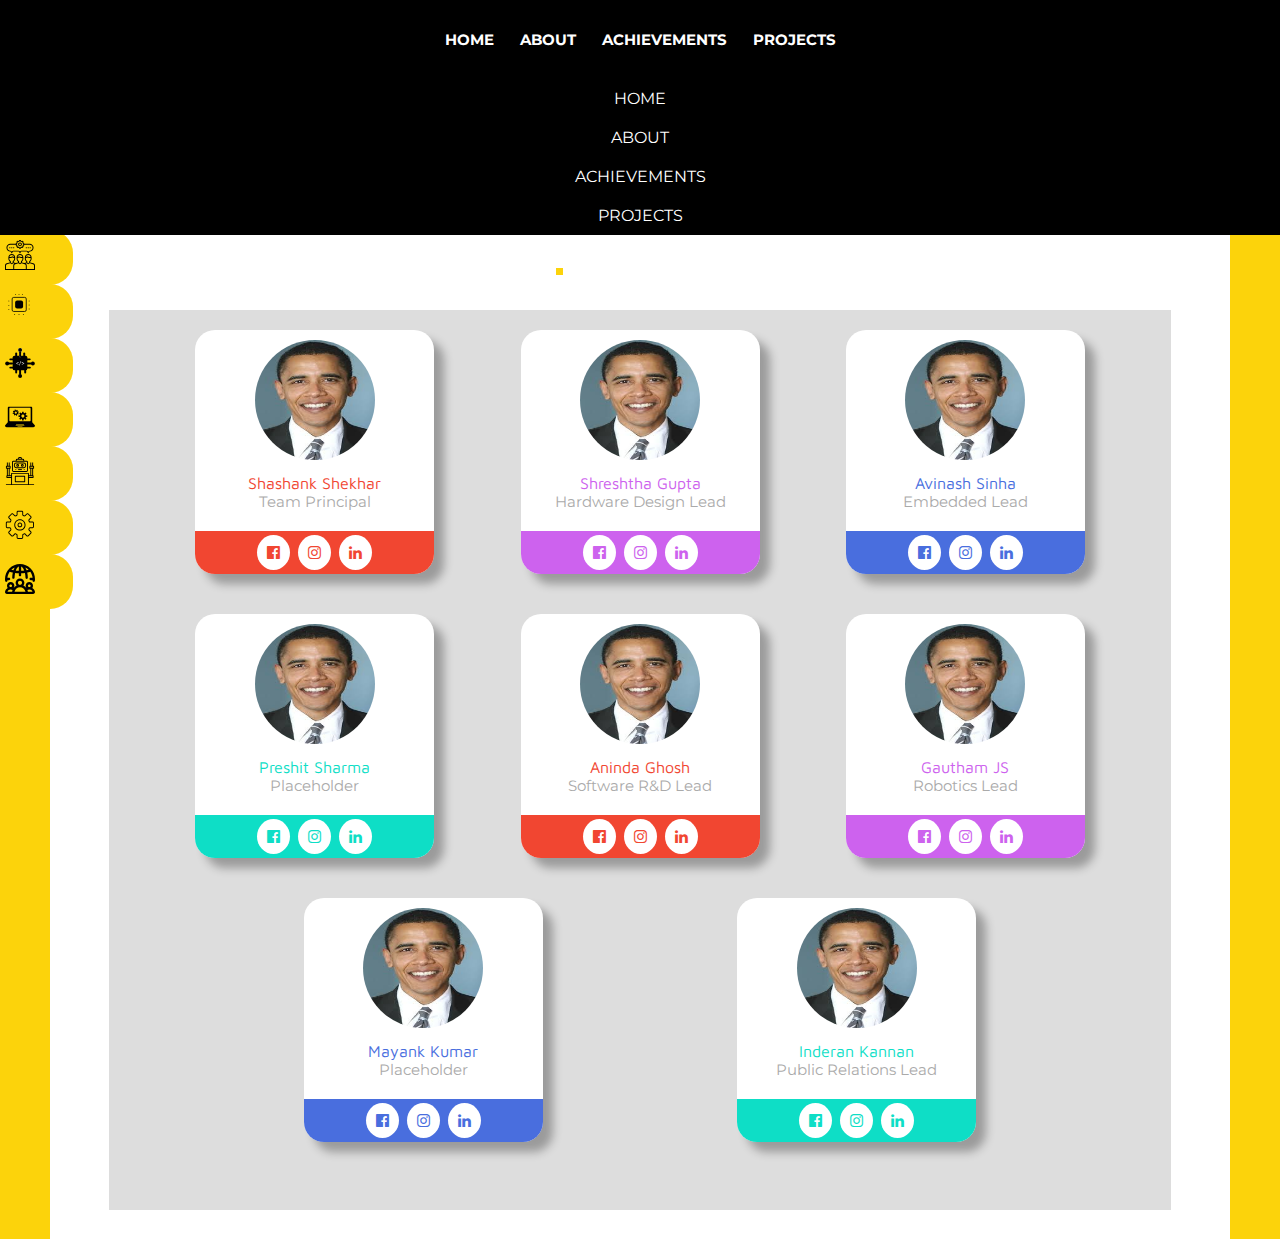
==== team.html @ 69b9c630 "new files added" ====
<!DOCTYPE html>
<html>
    <head>
        <meta charset="utf-8">
        <meta name="viewport" content="width=device-width,initial-scale=1.0">
        <meta http-equiv="X-UA-Compatible" content="ie-edge">
        <title>Team - Beeclust MRSL</title>
        <link rel="icon" type="image/png" href="include/logo.png">
        <link rel="stylesheet" type="text/css" href="include/team.css">
        <link href="https://fonts.googleapis.com/css?family=Montserrat&display=swap" rel="stylesheet">
        <link rel="stylesheet" href="https://cdnjs.cloudflare.com/ajax/libs/font-awesome/4.7.0/css/font-awesome.min.css">
        <link rel="stylesheet" href="https://stackpath.bootstrapcdn.com/font-awesome/4.7.0/css/font-awesome.min.css">
        <link href="https://fonts.googleapis.com/css?family=Maven+Pro:900&display=swap" rel="stylesheet">
    </head>
    <body>
       <div class="header">
           <div class="links">
               <a href="index.html">Home</a>
               <a href="index.html#about">About</a>
               <a href="index.html#achievements">Achievements</a>
               <a href="index.html#project">Projects</a>
           </div>
           <div class="hamburger_con">
                <svg class="burger-class" width="30" height="25" viewBox="0 0 30 25" fill="none" xmlns="http://www.w3.org/2000/svg">
                    <rect class="burger1" y="10" width="30" height="5" fill="white"/>
                    <rect class="burger2" width="30" height="5" fill="white"/>
                    <rect class="burger3" y="20" width="30" height="5" fill="white"/>
                </svg>        
            </div>
       </div>

       <div class="nav_links_con_reponsive">
            <a href="index.html">HOME</a>
            <a href="index.html#about">ABOUT</a>
            <a href="index.html#achievements">ACHIEVEMENTS</a>
            <a href="index.html#project">PROJECTS</a>
        </div>

       <div class="team_con">
            <div class="side">
                <div class="icons_con">

                    <!--Core Team-->
                    <div class="icon core">
                        <svg height="40" viewBox="0 0 496 496" width="40" xmlns="http://www.w3.org/2000/svg">
                            <path d="m248 104c17.648438 0 32-14.351562 32-32s-14.351562-32-32-32-32 14.351562-32 32 14.351562 32 32 32zm0-48c8.824219 0 16 7.175781 16 16s-7.175781 16-16 16-16-7.175781-16-16 7.175781-16 16-16zm0 0"/>
                            <path d="m467.496094 385.496094-51.496094-15.449219v-12.144531c14.910156-10.414063 24-27.605469 24-45.902344v-24c0-30.878906-25.121094-56-56-56s-56 25.121094-56 56v24c0 18.304688 9.089844 35.488281 24 45.902344v12.144531l-36 10.800781-36-10.800781v-12.144531c14.910156-10.414063 24-27.605469 24-45.902344v-24c0-30.878906-25.121094-56-56-56s-56 25.121094-56 56v24c0 18.304688 9.089844 35.488281 24 45.902344v12.144531l-36 10.800781-36-10.800781v-12.144531c14.910156-10.414063 24-27.605469 24-45.902344v-24c0-30.878906-25.121094-56-56-56s-56 25.121094-56 56v24c0 18.304688 9.089844 35.488281 24 45.902344v12.144531l-51.496094 15.449219c-17.046875 5.113281-28.503906 20.511718-28.503906 38.3125v72.191406h496v-72.191406c0-17.800782-11.457031-33.199219-28.503906-38.3125zm-83.496094-137.496094c19.3125 0 35.472656 13.769531 39.191406 32h-21.304687c-10.460938 0-20.941407-2.472656-30.3125-7.160156l-5.160157-2.574219-4.078124 4.078125c-3.582032 3.59375-8.566407 5.65625-13.648438 5.65625h-3.878906c3.71875-18.230469 19.878906-32 39.191406-32zm-40 64v-16h4.6875c7.496094 0 14.625-2.320312 20.585938-6.617188 10.285156 4.34375 21.453124 6.617188 32.613281 6.617188h22.113281v16c0 14.191406-7.664062 27.457031-20.007812 34.609375l-3.992188 2.3125v22.796875l-16 10.664062-16-10.664062v-22.796875l-3.992188-2.3125c-12.34375-7.152344-20.007812-20.417969-20.007812-34.609375zm-96-64c19.3125 0 35.472656 13.769531 39.191406 32h-21.304687c-10.460938 0-20.941407-2.472656-30.3125-7.160156l-5.160157-2.574219-4.078124 4.078125c-3.582032 3.59375-8.566407 5.65625-13.648438 5.65625h-3.878906c3.71875-18.230469 19.878906-32 39.191406-32zm-40 64v-16h4.6875c7.496094 0 14.625-2.320312 20.585938-6.617188 10.285156 4.34375 21.453124 6.617188 32.613281 6.617188h22.113281v16c0 14.191406-7.664062 27.457031-20.007812 34.609375l-3.992188 2.3125v22.796875l-16 10.664062-16-10.664062v-22.796875l-3.992188-2.3125c-12.34375-7.152344-20.007812-20.417969-20.007812-34.609375zm14.695312 72.742188 25.304688 16.875 25.304688-16.875 53.589843 16.074218c10.234375 3.070313 17.105469 12.3125 17.105469 22.992188v56.191406h-192v-56.191406c0-10.679688 6.871094-19.921875 17.105469-22.992188zm-110.695312-136.742188c19.3125 0 35.472656 13.769531 39.191406 32h-3.878906c-5.082031 0-10.066406-2.0625-13.65625-5.65625l-4.082031-4.078125-5.160157 2.574219c-9.359374 4.6875-19.839843 7.160156-30.300781 7.160156h-21.304687c3.71875-18.230469 19.878906-32 39.191406-32zm-40 64v-16h22.113281c11.160157 0 22.328125-2.273438 32.613281-6.617188 5.960938 4.296876 13.097657 6.617188 20.585938 6.617188h4.6875v16c0 14.191406-7.664062 27.457031-20.007812 34.609375l-3.992188 2.3125v22.796875l-16 10.664062-16-10.664062v-22.796875l-3.992188-2.3125c-12.34375-7.152344-20.007812-20.417969-20.007812-34.609375zm-56 111.808594c0-10.679688 6.871094-19.921875 17.105469-22.992188l53.589843-16.082031 25.304688 16.882813 25.304688-16.875 17.496093 5.25c-11.511719 7.160156-18.800781 19.6875-18.800781 33.816406v56.191406h-120zm464 56.191406h-120v-56.191406c0-14.128906-7.289062-26.65625-18.800781-33.816406l17.496093-5.25 25.304688 16.875 25.304688-16.875 53.589843 16.074218c10.234375 3.070313 17.105469 12.3125 17.105469 22.992188zm0 0"/>
                            <path d="m88 192c2.328125 0 4.488281 1.160156 5.785156 3.097656l18.214844 27.328125 18.214844-27.328125c1.296875-1.9375 3.457031-3.097656 5.785156-3.097656h88c2.328125 0 4.488281 1.160156 5.785156 3.097656l18.214844 27.328125 18.214844-27.328125c1.296875-1.9375 3.457031-3.097656 5.785156-3.097656h88c2.328125 0 4.488281 1.160156 5.785156 3.097656l18.214844 27.328125 18.214844-27.328125c1.296875-1.9375 3.457031-3.097656 5.785156-3.097656 35.289062 0 64-28.710938 64-64s-28.710938-64-64-64h-88v-5.769531l-10.351562-3.453125c-1.375-4.953125-3.34375-9.707032-5.886719-14.183594l4.886719-9.769531-19.472657-19.472657-9.769531 4.886719c-4.484375-2.535156-9.230469-4.503906-14.183594-5.886719l-3.453125-10.351562h-27.53125l-3.453125 10.351562c-4.953125 1.375-9.695312 3.34375-14.183594 5.886719l-9.769531-4.886719-19.472656 19.472657 4.886719 9.769531c-2.535156 4.484375-4.503906 9.230469-5.886719 14.183594l-10.359375 3.453125v5.769531h-88c-35.289062 0-64 28.710938-64 64s28.710938 64 64 64zm104-122.230469 8.03125-2.671875.914062-4.554687c1.222657-6.128907 3.613282-11.886719 7.09375-17.109375l2.578126-3.867188-3.792969-7.582031 3.160156-3.160156 7.582031 3.792969 3.867188-2.578126c5.230468-3.488281 10.992187-5.871093 17.109375-7.09375l4.554687-.914062 2.671875-8.03125h4.46875l2.671875 8.03125 4.554688.914062c6.121094 1.222657 11.878906 3.613282 17.109375 7.09375l3.867187 2.578126 7.582032-3.792969 3.160156 3.160156-3.792969 7.582031 2.578125 3.867188c3.488281 5.222656 5.871094 10.980468 7.09375 17.109375l.914062 4.554687 8.023438 2.671875v4.46875l-8.03125 2.671875-.914062 4.554688c-1.222657 6.121094-3.613282 11.878906-7.09375 17.109375l-2.578126 3.867187 3.792969 7.582032-3.160156 3.160156-7.582031-3.792969-3.867188 2.578125c-5.230468 3.488281-10.992187 5.871094-17.109375 7.09375l-4.554687.914062-2.671875 8.023438h-4.46875l-2.671875-8.03125-4.554688-.914062c-6.121094-1.222657-11.878906-3.613282-17.109375-7.09375l-3.867187-2.578126-7.582032 3.792969-3.160156-3.160156 3.792969-7.582031-2.578125-3.867188c-3.488281-5.230468-5.871094-10.992187-7.09375-17.109375l-.914062-4.554687-8.023438-2.671875zm-104 10.230469h88v5.769531l10.351562 3.453125c1.375 4.953125 3.34375 9.699219 5.886719 14.183594l-4.886719 9.769531 19.472657 19.472657 9.769531-4.886719c4.484375 2.535156 9.230469 4.503906 14.183594 5.886719l3.453125 10.351562h27.53125l3.453125-10.351562c4.953125-1.375 9.695312-3.34375 14.183594-5.886719l9.769531 4.886719 19.472656-19.472657-4.886719-9.769531c2.535156-4.484375 4.503906-9.230469 5.886719-14.183594l10.359375-3.453125v-5.769531h88c26.472656 0 48 21.527344 48 48s-21.527344 48-48 48c-7.6875 0-14.832031 3.824219-19.097656 10.214844l-4.902344 7.359375-4.902344-7.359375c-4.265625-6.390625-11.410156-10.214844-19.097656-10.214844h-88c-7.6875 0-14.832031 3.824219-19.097656 10.214844l-4.902344 7.359375-4.902344-7.359375c-4.265625-6.390625-11.410156-10.214844-19.097656-10.214844h-88c-7.6875 0-14.832031 3.824219-19.097656 10.214844l-4.902344 7.359375-4.902344-7.359375c-4.265625-6.390625-11.410156-10.214844-19.097656-10.214844-26.472656 0-48-21.527344-48-48s21.527344-48 48-48zm0 0"/>
                            <path d="m72 120h16v16h-16zm0 0"/><path d="m104 120h16v16h-16zm0 0"/><path d="m136 120h16v16h-16zm0 0"/><path d="m344 120h16v16h-16zm0 0"/><path d="m376 120h16v16h-16zm0 0"/><path d="m408 120h16v16h-16zm0 0"/>
                        </svg>
                    </div>

                    <!--Hardware Icon-->
                    <div class="icon hardware">
                        <svg width="40" height="40" viewBox="0 0 117 151" fill="none" xmlns="http://www.w3.org/2000/svg">
                            <rect x="34" y="33" width="40" height="40" rx="10" fill="black"/><rect x="19" y="17" width="71" height="71" rx="8" stroke="black" stroke-width="4"/>
                            <rect x="34" width="5" height="5" rx="2.5" fill="black"/><rect x="51" width="5" height="5" rx="2.5" fill="black"/><rect x="68" width="5" height="5" rx="2.5" fill="black"/>
                            <rect x="102" y="33" width="5" height="5" rx="2.5" fill="black"/><rect x="102" y="53" width="5" height="5" rx="2.5" fill="black"/><rect x="102" y="73" width="5" height="5" rx="2.5" fill="black"/>
                            <rect x="73" y="101" width="5" height="5" rx="2.5" fill="black"/><rect x="51" y="101" width="5" height="5" rx="2.5" fill="black"/><rect x="29" y="101" width="5" height="5" rx="2.5" fill="black"/>
                            <rect y="75" width="5" height="5" rx="2.5" fill="black"/><rect y="55" width="5" height="5" rx="2.5" fill="black"/><rect y="33" width="5" height="5" rx="2.5" fill="black"/>
                            </svg>
                    </div>

                    <!--Embedded Icon-->
                    <div class="icon embed">
                        <svg width="40" height="40" viewBox="0 0 151 153" fill="none" xmlns="http://www.w3.org/2000/svg">
                            <rect x="38" y="39" width="75" height="75" rx="10" fill="black"/>
                            <rect x="51" y="23" width="10" height="30" rx="5" fill="black"/>
                            <rect x="51" y="100" width="10" height="30" rx="5" fill="black"/>
                            <rect x="97" y="100" width="10" height="30" rx="5" fill="black"/>
                            <rect x="92" y="23" width="10" height="30" rx="5" fill="black"/>
                            <rect x="100" y="63" width="10" height="30" rx="5" transform="rotate(-90 100 63)" fill="black"/>
                            <rect x="51" y="53" width="10" height="30" rx="5" transform="rotate(90 51 53)" fill="black"/>
                            <rect x="101" y="105" width="10" height="30" rx="5" transform="rotate(-90 101 105)" fill="black"/>
                            <rect x="51" y="95" width="10" height="30" rx="5" transform="rotate(90 51 95)" fill="black"/>
                            <rect x="71" y="17" width="10" height="30" rx="5" fill="white"/>
                            <rect x="71" y="17" width="10" height="30" rx="5" fill="black"/>
                            <rect x="105" y="84" width="10" height="30" rx="5" transform="rotate(-90 105 84)" fill="black"/>
                            <rect x="40" y="74" width="10" height="30" rx="5" transform="rotate(90 40 74)" fill="black"/>
                            <rect x="81" y="137" width="10" height="30" rx="5" transform="rotate(-180 81 137)" fill="black"/>
                            <rect x="66" width="20" height="20" rx="10" fill="white"/>
                            <rect x="66" width="20" height="20" rx="10" fill="black"/>
                            <rect x="131" y="89" width="20" height="20" rx="10" transform="rotate(-90 131 89)" fill="black"/>
                            <rect x="20" y="69" width="20" height="20" rx="10" transform="rotate(90 20 69)" fill="black"/>
                            <rect x="86" y="153" width="20" height="20" rx="10" transform="rotate(-180 86 153)" fill="black"/>
                            <path d="M58.8672 78.5664L68.0371 82.2725V85.1436L56.0547 79.5918V77.4531L68.0371 71.916V74.7871L58.8672 78.5664ZM72.8564 89.8311H70.5273L79.4336 66.6719H81.748L72.8564 89.8311ZM94.2725 78.4785L84.5898 74.6846V71.9014L97.0996 77.4385V79.5771L84.5898 85.1289V82.3164L94.2725 78.4785Z" fill="white"/>
                            </svg>
                                                      
                    </div>

                    <!--Software Icon-->
                    <div class="icon software">
                        <svg version="1.1" id="Capa_1" xmlns="http://www.w3.org/2000/svg" xmlns:xlink="http://www.w3.org/1999/xlink" x="0px" y="0px" viewBox="0 0 378.308 378.308" style="enable-background:new 0 0 378.308 378.308;" xml:space="preserve">
                            <g><g><g>
                                <path style="fill:black;" d="M343.296,255.716V241.71v-84.076V73.557c0-7.693-6.297-14.006-14.023-14.006H49.048c-7.709,0-14.039,6.281-14.039,14.006v84.076v84.076v14.006L0,297.754c0,11.58,9.407,21.003,21.003,21.003h336.302c11.596,0,21.003-9.423,21.003-21.003L343.296,255.716z M217.184,311.777h-56.028c-1.934,0-3.521-1.555-3.521-3.505c0-1.95,1.587-3.505,3.521-3.505h56.028c1.934,0,3.521,1.555,3.521,3.505C220.673,310.222,219.118,311.777,217.184,311.777zM131.395,297.77l10.692-12.834h94.134l10.692,12.834H131.395z M323.563,230.937c0,6.757-5.504,12.231-12.215,12.231H66.958c-6.711,0-12.215-5.52-12.215-12.231V84.36c0-6.757,5.504-12.231,12.215-12.231h244.39c6.711,0,12.215,5.504,12.215,12.231C323.563,84.36,323.563,230.937,323.563,230.937z"/>
                                <path style="fill:black;" d="M260.444,160.108l10.692-16.053l-11.865-11.898l-16.07,10.692c-1.713-0.872-3.602-1.412-5.409-2.047l-3.825-19.115h-16.831l-3.822,19.115c-1.824,0.651-3.68,1.173-5.409,2.047l-16.07-10.692l-11.881,11.865l10.692,16.086c-0.888,1.73-1.619,3.57-2.238,5.442l-18.924,3.79v16.831l18.94,3.777c0.619,1.888,1.348,3.68,2.238,5.458l-10.709,16.037l11.898,11.898l16.07-10.725c1.697,0.904,3.586,1.428,5.409,2.047l3.822,19.147h16.831l3.822-19.147c1.808-0.619,3.664-1.143,5.409-2.047l16.053,10.725l11.898-11.898l-10.709-16.037c0.904-1.746,1.619-3.57,2.238-5.458l18.924-3.777l0.032-16.831l-18.956-3.79C262.06,163.678,261.348,161.854,260.444,160.108zM225.561,197.388c-10.851,0-19.607-8.788-19.607-19.639c0-10.819,8.788-19.591,19.607-19.591c10.819,0,19.639,8.788,19.639,19.591C245.197,188.584,236.409,197.388,225.561,197.388z"/>
                                <path style="fill:black;" d="M163.184,139.85c0.285-1.332,0.412-2.698,0.492-4.124l12.183-6.012l-3.029-11.405l-13.546,0.888c-0.761-1.189-1.619-2.316-2.507-3.33l4.331-12.834l-10.249-5.918l-8.931,10.2c-1.315-0.269-2.698-0.317-4.062-0.395l-6.093-12.28l-11.421,3.045l0.888,13.689c-1.095,0.777-2.3,1.49-3.301,2.348l-12.866-4.331l-5.902,10.249l10.184,8.947c-0.285,1.332-0.412,2.698-0.476,4.091l-12.215,6.012l3.045,11.454l13.546-0.888c0.761,1.173,1.603,2.284,2.491,3.284l-4.315,12.866l10.249,5.902l8.931-10.184c1.302,0.269,2.711,0.301,4.062,0.366l6.093,12.293l11.405-3.029l-0.872-13.689c1.079-0.777,2.268-1.474,3.301-2.348l12.85,4.298l5.918-10.232L163.184,139.85z M139.865,147.544c-7.376,1.966-14.91-2.394-16.879-9.756c-1.966-7.36,2.381-14.91,9.74-16.895c7.376-1.95,14.91,2.41,16.895,9.756C151.591,137.994,147.211,145.561,139.865,147.544z"/>
                            </g></g></g>
                        </svg>
                    </div>

                    <!--Robot Icon-->
                    <div class="icon robot">
                        <svg viewBox="0 0 64 64" xmlns="http://www.w3.org/2000/svg">
                            <g id="Robot"><path d="m18 34h28a3 3 0 0 0 3-3v-18a3 3 0 0 0 -3-3h-5v-1a3 3 0 0 0 -3-3h-2v-1a3 3 0 0 0 -3-3h-2a3 3 0 0 0 -3 3v1h-2a3 3 0 0 0 -3 3v1h-5a3 3 0 0 0 -3 3v18a3 3 0 0 0 3 3zm12-29a1 1 0 0 1 1-1h2a1 1 0 0 1 1 1v1h-4zm-5 4a1 1 0 0 1 1-1h12a1 1 0 0 1 1 1v1h-14zm-8 4a1 1 0 0 1 1-1h28a1 1 0 0 1 1 1v18a1 1 0 0 1 -1 1h-28a1 1 0 0 1 -1-1z"/>
                                <path d="m24 26h16a5.006 5.006 0 0 0 5-5v-2a5.006 5.006 0 0 0 -5-5h-16a5.006 5.006 0 0 0 -5 5v2a5.006 5.006 0 0 0 5 5zm-3-7a3 3 0 0 1 3-3h16a3 3 0 0 1 3 3v2a3 3 0 0 1 -3 3h-16a3 3 0 0 1 -3-3z"/>
                                <path d="m27 23a3 3 0 1 0 -3-3 3 3 0 0 0 3 3zm0-4a1 1 0 1 1 -1 1 1 1 0 0 1 1-1z"/><path d="m37 23a3 3 0 1 0 -3-3 3 3 0 0 0 3 3zm0-4a1 1 0 1 1 -1 1 1 1 0 0 1 1-1z"/>
                                <path d="m28 28h8v2h-8z"/><path d="m22 28h2v2h-2z"/><path d="m40 28h2v2h-2z"/>
                                <path d="m61 27a1 1 0 0 0 1-1v-4a1 1 0 0 0 -1-1h-1v-7h-2v7h-2v-7h-2v7h-1a1 1 0 0 0 -1 1v4a1 1 0 0 0 1 1h1v14h-3v-4a1 1 0 0 0 -1-1h-36a1 1 0 0 0 -1 1v4h-3v-14h1a1 1 0 0 0 1-1v-4a1 1 0 0 0 -1-1h-1v-7h-2v7h-2v-7h-2v7h-1a1 1 0 0 0 -1 1v4a1 1 0 0 0 1 1h1v14a1 1 0 0 0 -1 1v4a1 1 0 0 0 1 1h9v13h-11v2h60v-2h-11v-13h9a1 1 0 0 0 1-1v-4a1 1 0 0 0 -1-1v-14zm-7-4h6v2h-6zm-50 0h6v2h-6zm2 4h2v14h-2zm-1 18v-2h8v2zm44 15h-34v-22h34zm10-15h-8v-2h8zm-1-4h-2v-14h2z"/>
                                <path d="m42 42h-20a1 1 0 0 0 -1 1v12a1 1 0 0 0 1 1h20a1 1 0 0 0 1-1v-12a1 1 0 0 0 -1-1zm-1 12h-18v-10h18z"/>
                            </g>
                        </svg>
                    </div>

                    <!--Mechanical Icon-->
                    <div class="icon mech">
                        <svg viewBox="-24 -24 799.99998 799.99998" xmlns="http://www.w3.org/2000/svg">
                            <path d="m710.832031 285.832031h-65.253906c-5.117187.050781-9.734375-3.097656-11.554687-7.882812-2.628907-7.277344-5.617188-14.550781-8.863282-21.613281-2.089844-4.675782-1.054687-10.160157 2.597656-13.753907l46.113282-46.085937c14.644531-14.640625 14.644531-38.378906 0-53.027344l-70.726563-70.664062c-14.839843-14.160157-38.183593-14.160157-53.023437 0l-46.097656 46.089843c-3.570313 3.648438-9.03125 4.691407-13.691407 2.628907-7-3.238282-14.273437-6.25-21.597656-8.878907-4.796875-1.816406-7.949219-6.429687-7.902344-11.558593v-65.253907c0-20.707031-16.789062-37.5-37.5-37.5h-100c-20.707031 0-37.5 16.792969-37.5 37.5v65.253907c.050781 5.117187-3.097656 9.738281-7.882812 11.558593-7.339844 2.652344-14.617188 5.640625-21.613281 8.878907-4.664063 2.0625-10.121094 1.019531-13.691407-2.628907l-46.089843-46.074219c-14.832032-14.175781-38.191407-14.175781-53.03125 0l-70.726563 70.71875c-14.644531 14.636719-14.644531 38.378907 0 53.015626l46.097656 46.074218c3.648438 3.601563 4.683594 9.078125 2.601563 13.757813-3.25 7.058593-6.25 14.335937-8.859375 21.59375-1.832031 4.777343-6.441407 7.90625-11.550781 7.851562h-65.253907c-20.707031 0-37.5 16.792969-37.5 37.5v100c0 20.710938 16.792969 37.5 37.5 37.5h65.253907c5.117187-.046875 9.738281 3.101563 11.558593 7.886719 2.628907 7.277344 5.617188 14.550781 8.863281 21.613281 2.078126 4.679688 1.042969 10.15625-2.597656 13.753907l-46.113281 46.035156c-14.644531 14.644531-14.644531 38.378906 0 53.023437l70.707031 70.714844c14.84375 14.160156 38.1875 14.160156 53.027344 0l46.097656-46.085937c3.574219-3.640626 9.023438-4.683594 13.691406-2.628907 6.925782 3.214844 14.199219 6.25 21.601563 8.878907 4.796875 1.808593 7.960937 6.429687 7.910156 11.554687v65.253906c0 20.710938 16.792969 37.5 37.5 37.5h100c20.710938 0 37.5-16.789062 37.5-37.5v-65.253906c-.046875-5.125 3.105469-9.738281 7.902344-11.554687 7.402344-2.675782 14.675781-5.664063 21.597656-8.878907 4.660157-2.058593 10.121094-1.019531 13.691407 2.628907l46.085937 46.074218c14.835937 14.171875 38.195313 14.171875 53.035156 0l70.726563-70.730468c14.644531-14.640626 14.644531-38.378907 0-53.019532l-46.097656-46.074218c-3.660157-3.589844-4.6875-9.078126-2.605469-13.75 3.253906-7.066407 6.25-14.34375 8.863281-21.601563 1.839844-4.765625 6.441406-7.890625 11.546875-7.839844h65.253906c20.710938 0 37.5-16.789062 37.5-37.5v-100c0-20.707031-16.789062-37.5-37.5-37.5zm12.5 137.5c0 6.90625-5.59375 12.5-12.5 12.5h-65.253906c-15.613281 0-29.589844 9.726563-34.992187 24.390625-2.398438 6.613282-5.117188 13.21875-8.078126 19.648438-6.414062 14.175781-3.367187 30.839844 7.636719 41.839844l46.089844 46.074218c2.347656 2.34375 3.667969 5.523438 3.667969 8.84375 0 3.316406-1.320313 6.496094-3.667969 8.84375l-70.714844 70.699219c-4.941406 4.734375-12.734375 4.734375-17.675781 0l-46.097656-46.074219c-10.984375-11.03125-27.664063-14.078125-41.839844-7.636718-6.25 2.910156-12.910156 5.617187-19.648438 8.058593-14.6875 5.402344-24.449218 19.410157-24.425781 35.058594v65.253906c0 6.90625-5.59375 12.5-12.5 12.5h-100c-6.902343 0-12.5-5.59375-12.5-12.5v-65.253906c.007813-15.613281-9.71875-29.578125-24.375-34.992187-6.730469-2.507813-13.347656-5.152344-19.648437-8.0625-4.804688-2.21875-10.03125-3.359376-15.324219-3.355469-9.941406.003906-19.484375 3.957031-26.515625 10.988281l-46.113281 46.085938c-4.9375 4.726562-12.71875 4.726562-17.660157 0l-70.699218-70.769532c-2.347656-2.347656-3.667969-5.527344-3.667969-8.84375 0-3.320312 1.320313-6.5 3.667969-8.84375l46.089844-46.074218c11.011718-11 14.046874-27.664063 7.636718-41.839844-2.964844-6.429688-5.679687-13.035156-8.078125-19.664063-5.417969-14.667969-19.421875-24.398437-35.058593-24.375h-65.253907c-6.902343 0-12.5-5.59375-12.5-12.5v-100c0-6.902343 5.597657-12.5 12.5-12.5h65.253907c15.644531.03125 29.644531-9.710937 35.058593-24.386719 2.398438-6.613281 5.113281-13.21875 8.078125-19.648437 6.410156-14.175781 3.375-30.839844-7.636718-41.84375l-46.089844-46.074219c-2.347656-2.34375-3.667969-5.519531-3.667969-8.839844 0-3.316406 1.320313-6.496093 3.667969-8.84375l70.707031-70.699218c4.953125-4.722656 12.734375-4.722656 17.675781 0l46.105469 46.074218c10.976563 11.035157 27.664063 14.085938 41.835937 7.636719 6.363282-2.925781 12.976563-5.648437 19.648438-8.0625 14.671875-5.429687 24.394531-19.421875 24.363281-35.058593v-65.253907c0-6.902343 5.597657-12.5 12.5-12.5h100c6.90625 0 12.5 5.597657 12.5 12.5v65.253907c-.027343 15.644531 9.714844 29.644531 24.390625 35.058593 6.660156 2.414063 13.277344 5.136719 19.632813 8.0625 14.175781 6.429688 30.855469 3.390625 41.84375-7.636719l46.113281-46.089843c4.933594-4.714844 12.71875-4.714844 17.660156 0l70.699219 70.699219c2.347656 2.34375 3.664063 5.53125 3.664063 8.84375 0 3.320312-1.316407 6.503906-3.664063 8.847656l-46.089844 46.082031c-11.011719 11.003906-14.046875 27.667969-7.636719 41.84375 2.964844 6.429687 5.679688 13.035156 8.074219 19.660156 5.421875 14.667969 19.425781 24.402344 35.058594 24.375h65.253906c6.90625 0 12.5 5.597657 12.5 12.5zm0 0"/>
                            <path d="m373.332031 223.332031c-82.839843 0-150 67.160157-150 150 0 82.84375 67.160157 150 150 150 82.84375 0 150-67.15625 150-150-.089843-82.804687-67.191406-149.90625-150-150zm0 275c-69.035156 0-125-55.960937-125-125 0-69.035156 55.964844-125 125-125 69.039063 0 125 55.964844 125 125-.070312 69.003907-55.996093 124.929688-125 125zm0 0"/>
                            <path d="m373.332031 310.832031c-34.515625 0-62.5 27.984375-62.5 62.5 0 34.519531 27.984375 62.5 62.5 62.5 34.519531 0 62.5-27.980469 62.5-62.5-.042969-34.5-27.996093-62.453125-62.5-62.5zm0 100c-20.707031 0-37.5-16.789062-37.5-37.5 0-20.707031 16.792969-37.5 37.5-37.5 20.710938 0 37.5 16.792969 37.5 37.5 0 20.710938-16.789062 37.5-37.5 37.5zm0 0"/>
                        </svg>
                    </div>

                    <!--Public Relations Icon-->
                    <div class="icon pr">
                        <svg viewBox="0 0 512.00099 512" xmlns="http://www.w3.org/2000/svg">
                            <path d="m21.753906 305.089844c.8125 0 1.636719-.050782 2.464844-.152344 10.964844-1.347656 18.757812-11.328125 17.410156-22.289062-.269531-2.207032-.507812-4.421876-.710937-6.648438h28.085937c11.042969 0 20-8.953125 20-20s-8.957031-20-20-20h-28.066406c3.566406-38.691406 17.375-74.460938 38.691406-104.554688 16.0625 5.628907 34.109375 10.417969 53.597656 14.277344-5.847656 26.804688-9.296874 56.136719-10.058593 86.78125-.273438 11.042969 8.453125 20.214844 19.496093 20.488282.171876.003906.339844.007812.507813.007812 10.8125 0 19.714844-8.628906 19.984375-19.503906.730469-29.449219 4.113281-56.964844 9.632812-81.484375 20.238282 2.503906 41.464844 4.101562 63.210938 4.707031v33.28125c0 11.046875 8.953125 20 20 20s20-8.953125 20-20v-33.28125c22.019531-.617188 43.539062-2.25 64.039062-4.816406 5.761719 25.148437 9.136719 53.101562 9.824219 82.5625.253907 10.886718 9.15625 19.535156 19.988281 19.535156.15625 0 .316407-.003906.472657-.007812 11.042969-.257813 19.785156-9.417969 19.527343-20.460938-.722656-31.0625-4.253906-60.808594-10.289062-87.988281 19.195312-3.824219 36.976562-8.554688 52.804688-14.105469 21.320312 30.097656 35.125 65.867188 38.695312 104.5625h-33.066406c-11.042969 0-20 8.953125-20 20 0 11.042969 8.957031 20 20 20h33.085937c-.203125 2.222656-.441406 4.441406-.710937 6.648438-1.347656 10.960937 6.445312 20.941406 17.410156 22.289062.828125.101562 1.648438.152344 2.464844.152344 9.957031 0 18.578125-7.429688 19.824218-17.5625 1.277344-10.390625 1.925782-20.996094 1.925782-31.53125 0-68.378906-26.628906-132.664063-74.980469-181.015625-48.351563-48.351563-112.636719-74.980469-181.015625-74.980469s-132.667969 26.628906-181.019531 74.980469c-48.351563 48.351562-74.97656275 112.636719-74.97656275 181.015625 0 10.535156.64453175 21.140625 1.92187475 31.53125 1.25 10.136718 9.871094 17.5625 19.828125 17.5625zm86.464844-206.464844c16.847656-15.828125 36.222656-28.984375 57.449219-38.800781-2.144531 3.515625-4.230469 7.164062-6.242188 10.96875-5.816406 11.023437-10.996093 23.203125-15.496093 36.3125-12.65625-2.417969-24.617188-5.253907-35.710938-8.480469zm76.027344 14.503906c12.945312-34.4375 30.976562-58.921875 51.753906-68.566406v72.144531c-17.789062-.519531-35.136719-1.730469-51.753906-3.578125zm91.753906 3.574219v-72.117187c20.0625 9.355468 34.285156 30.992187 41.867188 45.246093 3.816406 7.171875 7.316406 14.941407 10.496093 23.222657-16.8125 1.890624-34.378906 3.121093-52.363281 3.648437zm77.179688-45.660156c-2.019532-3.796875-4.117188-7.4375-6.273438-10.949219 21 9.78125 40.175781 22.839844 56.863281 38.519531-10.90625 3.171875-22.652343 5.964844-35.074219 8.359375-4.515624-12.949218-9.699218-24.996094-15.515624-35.929687zm112.691406 337.054687c7.617187-10.414062 12.125-23.238281 12.125-37.097656 0-34.738281-28.261719-63-62.996094-63-34.738281 0-63 28.261719-63 63 0 13.824219 4.488281 26.617188 12.070312 37.019531-.316406.1875-.636718.363281-.953124.558594-6.136719-7.925781-13.160157-15.203125-20.964844-21.640625-8.75-7.214844-18.339844-13.253906-28.5-18.03125 10.824218-13 17.347656-29.707031 17.347656-47.90625 0-41.355469-33.644531-75-75-75s-75 33.644531-75 75c0 18.199219 6.523438 34.90625 17.347656 47.90625-10.160156 4.777344-19.75 10.8125-28.5 18.03125-7.808594 6.441406-14.828125 13.71875-20.972656 21.648438-.3125-.195313-.628906-.378907-.945312-.566407 7.582031-10.402343 12.070312-23.195312 12.070312-37.023437 0-34.738282-28.261719-63-62.996094-63-34.738281 0-63 28.261718-63 63 0 13.863281 4.507813 26.6875 12.125 37.101562-22.746094 13.742188-39.746094 36.523438-45.421875 63.851563-2.050781 9.871093.417969 20.007812 6.769531 27.816406 6.324219 7.769531 15.695313 12.230469 25.714844 12.230469h127.625c.132813 0 .265625-.019532.398438-.023438.242187.003906.484375.023438.726562.023438h187.488282c.375 0 .75-.023438 1.128906-.035156.210937.007812.414062.035156.628906.035156h127.625c10.015625 0 19.390625-4.460938 25.710938-12.230469 6.355468-7.808594 8.820312-17.945313 6.773437-27.816406-5.679687-27.328125-22.679687-50.109375-45.425781-63.851563zm-50.871094-60.097656c12.679688 0 23 10.316406 23 23 0 12.679688-10.320312 22.996094-23 22.996094-12.683594 0-23-10.316406-23-22.996094 0-12.683594 10.316406-23 23-23zm-194-27c0-19.300781 15.703125-35 35-35 19.300781 0 35 15.699219 35 35 0 19.296875-15.699219 35-35 35-19.296875 0-35-15.703125-35-35zm35 74.996094c44.925781 0 84.191406 31.867187 93.550781 75.832031-.058593.070313-.128906.132813-.191406.167969h-186.945313c9.292969-44.054688 48.601563-76 93.585938-76zm-158.996094-47.996094c12.679688 0 22.996094 10.316406 22.996094 23 0 12.679688-10.316406 22.996094-22.996094 22.996094-12.683594 0-23-10.316406-23-22.996094 0-12.683594 10.316406-23 23-23zm-.523437 85.996094h1.046875c11.390625 0 22.359375 3.339844 31.71875 9.511718-2.558594 6.695313-4.597656 13.601563-6.0625 20.660157-.539063 2.605469-.800782 5.226562-.824219 7.828125h-80.179687c8.230468-22.441406 29.882812-38 54.300781-38zm293.140625 38c.007812-2.691406-.25-5.398438-.804688-8.082032-.113281-.535156-.246094-1.0625-.398437-1.578124-1.425781-6.421876-3.320313-12.714844-5.65625-18.828126 9.363281-6.171874 20.339843-9.507812 31.710937-9.507812h1.046875c24.417969 0 46.070313 15.554688 54.300781 37.996094zm0 0"/>
                        </svg>
                    </div>
                </div>
            </div>
            
            <div class="team">

                <div class="domain core_team">
                    <div class="domain_con">
                        <p class="d_head">Core Team</p>

                        <div class="core_team_con">
                            <div class="core_con">
                                <div class="core_mem">
                                    <div class="core_img">
                                        <img src="include/member.jpg">
                                        <div class="core_info">
                                            <p  style="color:#F14631 ;">Shashank Shekhar</p>
                                            <p>Team Principal</p>
                                        </div>
                                    </div>
                                    <div class="core_social" style="background:#F14631 ;">  
                                        <ul>
                                            <li><a href="https://www.facebook.com/" target="_blank" style="color:#F14631 ;"><i class="fa fa-facebook-official" aria-hidden="true"></i></a></li>
                                            <li><a href="https://www.instagram.com/" target="_blank" style="color:#F14631 ;"><i class="fa fa-instagram" aria-hidden="true"></i></a></li>
                                            <li><a href="https://www.linkedin.com/" target="_blank" style="color:#F14631 ;"><i class="fa fa-linkedin" aria-hidden="true"></i></a></li>
                                        </ul> 
                                    </div>
                                </div>
                                <div class="core_mem">
                                    <div class="core_img">
                                        <img src="include/member.jpg">
                                        <div class="core_info">
                                            <p style="color:#CD62EE ;">Shreshtha Gupta</p>
                                            <p>Hardware Design Lead</p>
                                        </div>
                                    </div>
                                    <div class="core_social" style="background: #CD62EE;">
                                        <ul>
                                            <li><a href="https://www.facebook.com/" target="_blank" style="color:#CD62EE ;"><i class="fa fa-facebook-official" aria-hidden="true"></i></a></li>
                                            <li><a href="https://www.instagram.com/" target="_blank" style="color:#CD62EE ;"><i class="fa fa-instagram" aria-hidden="true"></i></a></li>
                                            <li><a href="https://www.linkedin.com/" target="_blank" style="color:#CD62EE ;"><i class="fa fa-linkedin" aria-hidden="true"></i></a></li>
                                        </ul> 
                                    </div>
                                </div>
                                <div class="core_mem">
                                    <div class="core_img">
                                        <img src="include/member.jpg">
                                        <div class="core_info">
                                            <p style="color:#496EDE ;">Avinash Sinha</p>
                                            <p>Embedded Lead</p>
                                        </div>
                                    </div>
                                    <div class="core_social" style="background: #496EDE;">
                                        <ul>
                                            <li><a href="https://www.facebook.com/" target="_blank" style="color:#496EDE ;""><i class="fa fa-facebook-official" aria-hidden="true"></i></a></li>
                                            <li><a href="https://www.instagram.com/" target="_blank" style="color:#496EDE ;""><i class="fa fa-instagram" aria-hidden="true"></i></a></li>
                                            <li><a href="https://www.linkedin.com/" target="_blank" style="color:#496EDE ;""><i class="fa fa-linkedin" aria-hidden="true"></i></a></li>
                                        </ul> 
                                    </div>
                                </div>
                                <div class="core_mem">
                                    <div class="core_img">
                                        <img src="include/member.jpg">
                                        <div class="core_info">
                                            <p style="color:#0EDEC6 ;">Preshit Sharma</p>
                                            <p>Placeholder</p>
                                        </div>
                                    </div>
                                    <div class="core_social" style="background: #0EDEC6;">
                                        <ul>
                                            <li><a href="https://www.facebook.com/" target="_blank" style="color:#0EDEC6 ;"><i class="fa fa-facebook-official" aria-hidden="true"></i></a></li>
                                            <li><a href="https://www.instagram.com/" target="_blank" style="color:#0EDEC6 ;"><i class="fa fa-instagram" aria-hidden="true"></i></a></li>
                                            <li><a href="https://www.linkedin.com/" target="_blank" style="color:#0EDEC6 ;"><i class="fa fa-linkedin" aria-hidden="true"></i></a></li>
                                        </ul> 
                                    </div>
                                </div>
                                <div class="core_mem">
                                    <div class="core_img">
                                        <img src="include/member.jpg">
                                        <div class="core_info">
                                            <p style="color:#F14631 ;">Aninda Ghosh</p>
                                            <p>Software R&D Lead</p>
                                        </div>
                                    </div>
                                    <div class="core_social" style="background:#F14631 ;">
                                        <ul>
                                            <li><a href="https://www.facebook.com/" target="_blank" style="color:#F14631 ;"><i class="fa fa-facebook-official" aria-hidden="true"></i></a></li>
                                            <li><a href="https://www.instagram.com/" target="_blank" style="color:#F14631 ;"><i class="fa fa-instagram" aria-hidden="true"></i></a></li>
                                            <li><a href="https://www.linkedin.com/" target="_blank" style="color:#F14631 ;"><i class="fa fa-linkedin" aria-hidden="true"></i></a></li>
                                        </ul> 
                                    </div>
                                </div>
                                <div class="core_mem">
                                    <div class="core_img">
                                        <img src="include/member.jpg">
                                        <div class="core_info">
                                            <p style="color:#CD62EE ;">Gautham JS</p>
                                            <p>Robotics Lead</p>
                                        </div>
                                    </div>
                                    <div class="core_social" style="background:#CD62EE ;">
                                        <ul>
                                            <li><a href="https://www.facebook.com/" target="_blank" style="color:#CD62EE ;"><i class="fa fa-facebook-official" aria-hidden="true"></i></a></li>
                                            <li><a href="https://www.instagram.com/" target="_blank" style="color:#CD62EE ;"><i class="fa fa-instagram" aria-hidden="true"></i></a></li>
                                            <li><a href="https://www.linkedin.com/" target="_blank" style="color:#CD62EE ;"><i class="fa fa-linkedin" aria-hidden="true"></i></a></li>
                                        </ul> 
                                    </div>
                                </div>
                            </div>

                            <div class="core_con core_con2">
                                <div class="core_mem">
                                    <div class="core_img">
                                        <img src="include/member.jpg">
                                        <div class="core_info">
                                            <p style="color:#496EDE ;">Mayank Kumar</p>
                                            <p>Placeholder</p>
                                        </div>
                                    </div>
                                    <div class="core_social" style="background:#496EDE ;">
                                        <ul>
                                            <li><a href="https://www.facebook.com/" target="_blank" style="color:#496EDE ;"><i class="fa fa-facebook-official" aria-hidden="true"></i></a></li>
                                            <li><a href="https://www.instagram.com/" target="_blank" style="color:#496EDE ;"><i class="fa fa-instagram" aria-hidden="true"></i></a></li>
                                            <li><a href="https://www.linkedin.com/" target="_blank" style="color:#496EDE ;"><i class="fa fa-linkedin" aria-hidden="true"></i></a></li>
                                        </ul> 
                                    </div>
                                </div>
                                <div class="core_mem">
                                    <div class="core_img">
                                        <img src="include/member.jpg">
                                        <div class="core_info">
                                            <p style="color:#0EDEC6 ;">Inderan Kannan</p>
                                            <p>Public Relations Lead</p>
                                        </div>
                                    </div>
                                    <div class="core_social" style="background:#0EDEC6 ;">
                                        <ul>
                                            <li><a href="https://www.facebook.com/" target="_blank" style="color:#0EDEC6 ;"><i class="fa fa-facebook-official" aria-hidden="true"></i></a></li>
                                            <li><a href="https://www.instagram.com/" target="_blank" style="color:#0EDEC6 ;"><i class="fa fa-instagram" aria-hidden="true"></i></a></li>
                                            <li><a href="https://www.linkedin.com/" target="_blank" style="color:#0EDEC6 ;"><i class="fa fa-linkedin" aria-hidden="true"></i></a></li>
                                        </ul> 
                                    </div>
                                </div>
                            </div>
                        
                        </div>

                    </div>
                </div>

                <div class="domain hardware_domain">
                    <div class="domain_con">
                        <p class="d_head">hardware design</p>

                        <div class="team_mem_con">

                            <div class="mem_con mem_hardware">
                                <div class="member">
                                    <div class="member_img" style="background: #F14631;"><img src="include/member.jpg"></div>
                                    <div class="member_info">
                                        <p style="color: #F14631;">Shreshtha</p>
                                        <p>Tech Lead</p>
                                    </div>
                                    <div class="social_links">
                                        <ul>
                                            <li style="background: #F14631;"><a href="https://www.facebook.com/" target="_blank"><i class="fa fa-facebook-official" aria-hidden="true"></i></a></li>
                                            <li style="background: #F14631;"><a href="https://www.instagram.com/" target="_blank"><i class="fa fa-instagram" aria-hidden="true"></i></a></li>
                                            <li style="background: #F14631;"><a href="https://www.linkedin.com/" target="_blank"><i class="fa fa-linkedin" aria-hidden="true"></i></a></li>
                                        </ul> 
                                    </div>
                                </div>
                                <div class="member">
                                    <div class="member_img" style="background: #CD62EE;"><img src="include/member.jpg"></div>
                                    <div class="member_info">
                                        <p style="color: #CD62EE;">Shashank</p>
                                        <p>Tech Lead</p>
                                    </div>
                                    <div class="social_links">
                                        <ul>
                                            <li style="background: #CD62EE;"><a href="https://www.facebook.com/" target="_blank"><i class="fa fa-facebook-official" aria-hidden="true"></i></a></li>
                                            <li style="background: #CD62EE;"><a href="https://www.instagram.com/" target="_blank"><i class="fa fa-instagram" aria-hidden="true"></i></a></li>
                                            <li style="background: #CD62EE;"><a href="https://www.linkedin.com/" target="_blank"><i class="fa fa-linkedin" aria-hidden="true"></i></a></li>
                                        </ul> 
                                    </div>
                                </div>
                                
                                <div class="member">
                                    <div class="member_img" style="background: #496EDE;"><img src="include/member.jpg"></div>
                                    <div class="member_info">
                                        <p style="color: #496EDE;">Hardik</p>
                                        <p>Tech Lead</p>
                                    </div>
                                    <div class="social_links">
                                        <ul>
                                            <li style="background: #496EDE;"><a href="https://www.facebook.com/" target="_blank"><i class="fa fa-facebook-official" aria-hidden="true"></i></a></li>
                                            <li style="background: #496EDE;"><a href="https://www.instagram.com/" target="_blank"><i class="fa fa-instagram" aria-hidden="true"></i></a></li>
                                            <li style="background: #496EDE;"><a href="https://www.linkedin.com/" target="_blank"><i class="fa fa-linkedin" aria-hidden="true"></i></a></li>
                                        </ul> 
                                    </div>
                                </div>
                                <div class="member">
                                    <div class="member_img" style="background: #0EDEC6;"><img src="include/member.jpg"></div>
                                    <div class="member_info">
                                        <p style="color: #0EDEC6">Anto</p>
                                        <p>Tech Lead</p>
                                    </div>
                                    <div class="social_links">
                                        <ul>
                                            <li style="background: #0EDEC6;"><a href="https://www.facebook.com/" target="_blank"><i class="fa fa-facebook-official" aria-hidden="true"></i></a></li>
                                            <li style="background: #0EDEC6;"><a href="https://www.instagram.com/" target="_blank"><i class="fa fa-instagram" aria-hidden="true"></i></a></li>
                                            <li style="background: #0EDEC6;"><a href="https://www.linkedin.com/" target="_blank"><i class="fa fa-linkedin" aria-hidden="true"></i></a></li>
                                        </ul> 
                                    </div>
                                </div>
                            </div>

                            <div class="mem_con mem_hardware2">
                                <div class="member">
                                    <div class="member_img" style="background: #F14631;"><img src="include/member.jpg"></div>
                                    <div class="member_info">
                                        <p style="color: #F14631;">Lakhan</p>
                                        <p>Tech Lead</p>
                                    </div>
                                    <div class="social_links">
                                        <ul>
                                            <li style="background: #F14631;"><a href="https://www.facebook.com/" target="_blank"><i class="fa fa-facebook-official" aria-hidden="true"></i></a></li>
                                            <li style="background: #F14631;"><a href="https://www.instagram.com/" target="_blank"><i class="fa fa-instagram" aria-hidden="true"></i></a></li>
                                            <li style="background: #F14631;"><a href="https://www.linkedin.com/" target="_blank"><i class="fa fa-linkedin" aria-hidden="true"></i></a></li>
                                        </ul> 
                                    </div>
                                </div>
                                <div class="member">
                                    <div class="member_img" style="background: #CD62EE;"><img src="include/member.jpg"></div>
                                    <div class="member_info">
                                        <p style="color: #CD62EE;">Nidhi</p>
                                        <p>Tech Lead</p>
                                    </div>
                                    <div class="social_links">
                                        <ul>
                                            <li style="background: #CD62EE;"><a href="https://www.facebook.com/" target="_blank"><i class="fa fa-facebook-official" aria-hidden="true"></i></a></li>
                                            <li style="background: #CD62EE;"><a href="https://www.instagram.com/" target="_blank"><i class="fa fa-instagram" aria-hidden="true"></i></a></li>
                                            <li style="background: #CD62EE;"><a href="https://www.linkedin.com/" target="_blank"><i class="fa fa-linkedin" aria-hidden="true"></i></a></li>
                                        </ul> 
                                    </div>
                                </div>
                                <div class="member">
                                    <div class="member_img" style="background: #496EDE;"><img src="include/member.jpg"></div>
                                    <div class="member_info">
                                        <p style="color: #496EDE;">Sidhi</p>
                                        <p>Tech Lead</p>
                                    </div>
                                    <div class="social_links">
                                        <ul>
                                            <li style="background: #496EDE;"><a href="https://www.facebook.com/" target="_blank"><i class="fa fa-facebook-official" aria-hidden="true"></i></a></li>
                                            <li style="background: #496EDE;"><a href="https://www.instagram.com/" target="_blank"><i class="fa fa-instagram" aria-hidden="true"></i></a></li>
                                            <li style="background: #496EDE;"><a href="https://www.linkedin.com/" target="_blank"><i class="fa fa-linkedin" aria-hidden="true"></i></a></li>
                                        </ul> 
                                    </div>
                                </div>
                            </div>

                        </div>
                    </div>
                </div>

                <div class="domain embed_domain">
                    <div class="domain_con">
                        <p class="d_head">Embedded Systems development</p>

                        <div class="team_mem_con">
                            <div class="mem_con mem_embed">
                                <div class="member">
                                    <div class="member_img" style="background: #F14631;"><img src="include/member.jpg"></div>
                                    <div class="member_info">
                                        <p style="color: #F14631;">Avinash</p>
                                        <p>Tech Lead</p>
                                    </div>
                                    <div class="social_links">
                                        <ul>
                                            <li style="background: #F14631;"><a href="https://www.facebook.com/" target="_blank"><i class="fa fa-facebook-official" aria-hidden="true"></i></a></li>
                                            <li style="background: #F14631;"><a href="https://www.instagram.com/" target="_blank"><i class="fa fa-instagram" aria-hidden="true"></i></a></li>
                                            <li style="background: #F14631;"><a href="https://www.linkedin.com/" target="_blank"><i class="fa fa-linkedin" aria-hidden="true"></i></a></li>
                                        </ul> 
                                    </div>
                                </div>
                                <div class="member">
                                    <div class="member_img" style="background: #CD62EE;"><img src="include/member.jpg"></div>
                                    <div class="member_info">
                                        <p style="color: #CD62EE;">Preshit</p>
                                        <p>Tech Lead</p>
                                    </div>
                                    <div class="social_links">
                                        <ul>
                                            <li style="background: #CD62EE;"><a href="https://www.facebook.com/" target="_blank"><i class="fa fa-facebook-official" aria-hidden="true"></i></a></li>
                                            <li style="background: #CD62EE;"><a href="https://www.instagram.com/" target="_blank"><i class="fa fa-instagram" aria-hidden="true"></i></a></li>
                                            <li style="background: #CD62EE;"><a href="https://www.linkedin.com/" target="_blank"><i class="fa fa-linkedin" aria-hidden="true"></i></a></li>
                                        </ul> 
                                    </div>
                                </div>
                                <div class="member">
                                    <div class="member_img" style="background: #496EDE;"><img src="include/member.jpg"></div>
                                    <div class="member_info">
                                        <p style="color: #496EDE;">Mayank</p>
                                        <p>Tech Lead</p>
                                    </div>
                                    <div class="social_links">
                                        <ul>
                                            <li style="background: #496EDE;"><a href="https://www.facebook.com/" target="_blank"><i class="fa fa-facebook-official" aria-hidden="true"></i></a></li>
                                            <li style="background: #496EDE;"><a href="https://www.instagram.com/" target="_blank"><i class="fa fa-instagram" aria-hidden="true"></i></a></li>
                                            <li style="background: #496EDE;"><a href="https://www.linkedin.com/" target="_blank"><i class="fa fa-linkedin" aria-hidden="true"></i></a></li>
                                        </ul> 
                                    </div>
                                </div>
                            </div>
                        </div>

                    </div>
                </div>

                <div class="domain software_domain">
                    <div class="domain_con">
                        <p class="d_head">software design and development</p>

                        <div class="team_mem_con">
                            <div class="mem_con mem_software">
                                <div class="member">
                                    <div class="member_img" style="background: #F14631;"><img src="include/member.jpg"></div>
                                    <div class="member_info">
                                        <p style="color: #F14631;">Aninda</p>
                                        <p>Tech Lead</p>
                                    </div>
                                    <div class="social_links">
                                        <ul>
                                            <li style="background: #F14631;"><a href="https://www.facebook.com/" target="_blank"><i class="fa fa-facebook-official" aria-hidden="true"></i></a></li>
                                            <li style="background: #F14631;"><a href="https://www.instagram.com/" target="_blank"><i class="fa fa-instagram" aria-hidden="true"></i></a></li>
                                            <li style="background: #F14631;"><a href="https://www.linkedin.com/" target="_blank"><i class="fa fa-linkedin" aria-hidden="true"></i></a></li>
                                        </ul> 
                                    </div>
                                </div>
                                <div class="member">
                                    <div class="member_img" style="background: #CD62EE;"><img src="include/member.jpg"></div>
                                    <div class="member_info">
                                        <p style="color: #CD62EE;">Kushagra</p>
                                        <p>Tech Lead</p>
                                    </div>
                                    <div class="social_links">
                                        <ul>
                                            <li style="background: #CD62EE;"><a href="https://www.facebook.com/" target="_blank"><i class="fa fa-facebook-official" aria-hidden="true"></i></a></li>
                                            <li style="background: #CD62EE;"><a href="https://www.instagram.com/" target="_blank"><i class="fa fa-instagram" aria-hidden="true"></i></a></li>
                                            <li style="background: #CD62EE;"><a href="https://www.linkedin.com/" target="_blank"><i class="fa fa-linkedin" aria-hidden="true"></i></a></li>
                                        </ul> 
                                    </div>
                                </div>
                                <div class="member">
                                    <div class="member_img" style="background: #496EDE;"><img src="include/member.jpg"></div>
                                    <div class="member_info">
                                        <p style="color: #496EDE;">Sivin</p>
                                        <p>Tech Lead</p>
                                    </div>
                                    <div class="social_links">
                                        <ul>
                                            <li style="background: #496EDE;"><a href="https://www.facebook.com/" target="_blank"><i class="fa fa-facebook-official" aria-hidden="true"></i></a></li>
                                            <li style="background: #496EDE;"><a href="https://www.instagram.com/" target="_blank"><i class="fa fa-instagram" aria-hidden="true"></i></a></li>
                                            <li style="background: #496EDE;"><a href="https://www.linkedin.com/" target="_blank"><i class="fa fa-linkedin" aria-hidden="true"></i></a></li>
                                        </ul> 
                                    </div>
                                </div>
                                <div class="member">
                                    <div class="member_img" style="background: #0EDEC6;"><img src="include/member.jpg"></div>
                                    <div class="member_info">
                                        <p style="color: #0EDEC6">Aakriti</p>
                                        <p>Tech Lead</p>
                                    </div>
                                    <div class="social_links">
                                        <ul>
                                            <li style="background: #0EDEC6;"><a href="https://www.facebook.com/" target="_blank"><i class="fa fa-facebook-official" aria-hidden="true"></i></a></li>
                                            <li style="background: #0EDEC6;"><a href="https://www.instagram.com/" target="_blank"><i class="fa fa-instagram" aria-hidden="true"></i></a></li>
                                            <li style="background: #0EDEC6;"><a href="https://www.linkedin.com/" target="_blank"><i class="fa fa-linkedin" aria-hidden="true"></i></a></li>
                                        </ul> 
                                    </div>
                                </div>
                                <div class="member">
                                    <div class="member_img" style="background: #F14631;"><img src="include/member.jpg"></div>
                                    <div class="member_info">
                                        <p style="color: #F14631;">Kusum</p>
                                        <p>Tech Lead</p>
                                    </div>
                                    <div class="social_links">
                                        <ul>
                                            <li style="background: #F14631;"><a href="https://www.facebook.com/" target="_blank"><i class="fa fa-facebook-official" aria-hidden="true"></i></a></li>
                                            <li style="background: #F14631;"><a href="https://www.instagram.com/" target="_blank"><i class="fa fa-instagram" aria-hidden="true"></i></a></li>
                                            <li style="background: #F14631;"><a href="https://www.linkedin.com/" target="_blank"><i class="fa fa-linkedin" aria-hidden="true"></i></a></li>
                                        </ul> 
                                    </div>
                                </div>
                                <div class="member">
                                    <div class="member_img" style="background: #CD62EE;"><img src="include/member.jpg"></div>
                                    <div class="member_info">
                                        <p style="color: #CD62EE;">Manik</p>
                                        <p>Tech Lead</p>
                                    </div>
                                    <div class="social_links">
                                        <ul>
                                            <li style="background: #CD62EE;"><a href="https://www.facebook.com/" target="_blank"><i class="fa fa-facebook-official" aria-hidden="true"></i></a></li>
                                            <li style="background: #CD62EE;"><a href="https://www.instagram.com/" target="_blank"><i class="fa fa-instagram" aria-hidden="true"></i></a></li>
                                            <li style="background: #CD62EE;"><a href="https://www.linkedin.com/" target="_blank"><i class="fa fa-linkedin" aria-hidden="true"></i></a></li>
                                        </ul> 
                                    </div>
                                </div>
                                <div class="member">
                                    <div class="member_img" style="background: #496EDE;"><img src="include/member.jpg"></div>
                                    <div class="member_info">
                                        <p style="color: #496EDE;">Ashish</p>
                                        <p>Tech Lead</p>
                                    </div>
                                    <div class="social_links">
                                        <ul>
                                            <li style="background: #496EDE;"><a href="https://www.facebook.com/" target="_blank"><i class="fa fa-facebook-official" aria-hidden="true"></i></a></li>
                                            <li style="background: #496EDE;"><a href="https://www.instagram.com/" target="_blank"><i class="fa fa-instagram" aria-hidden="true"></i></a></li>
                                            <li style="background: #496EDE;"><a href="https://www.linkedin.com/" target="_blank"><i class="fa fa-linkedin" aria-hidden="true"></i></a></li>
                                        </ul> 
                                    </div>
                                </div>
                                <div class="member">
                                    <div class="member_img" style="background: #0EDEC6;"><img src="include/member.jpg"></div>
                                    <div class="member_info">
                                        <p style="color: #0EDEC6">Avi</p>
                                        <p>Tech Lead</p>
                                    </div>
                                    <div class="social_links">
                                        <ul>
                                            <li style="background: #0EDEC6;"><a href="https://www.facebook.com/" target="_blank"><i class="fa fa-facebook-official" aria-hidden="true"></i></a></li>
                                            <li style="background: #0EDEC6;"><a href="https://www.instagram.com/" target="_blank"><i class="fa fa-instagram" aria-hidden="true"></i></a></li>
                                            <li style="background: #0EDEC6;"><a href="https://www.linkedin.com/" target="_blank"><i class="fa fa-linkedin" aria-hidden="true"></i></a></li>
                                        </ul> 
                                    </div>
                                </div>
                            </div>
                            <div class="mem_con mem_software2" >
                                <div class="member">
                                    <div class="member_img" style="background: #F14631;"><img src="include/member.jpg"></div>
                                    <div class="member_info">
                                        <p style="color: #F14631;">Vishal</p>
                                        <p>Tech Lead</p>
                                    </div>
                                    <div class="social_links">
                                        <ul>
                                            <li style="background: #F14631;"><a href="https://www.facebook.com/" target="_blank"><i class="fa fa-facebook-official" aria-hidden="true"></i></a></li>
                                            <li style="background: #F14631;"><a href="https://www.instagram.com/" target="_blank"><i class="fa fa-instagram" aria-hidden="true"></i></a></li>
                                            <li style="background: #F14631;"><a href="https://www.linkedin.com/" target="_blank"><i class="fa fa-linkedin" aria-hidden="true"></i></a></li>
                                        </ul> 
                                    </div>
                                </div>
                                <div class="member">
                                    <div class="member_img" style="background: #CD62EE;"><img src="include/member.jpg"></div>
                                    <div class="member_info">
                                        <p style="color: #CD62EE;">Aditi</p>
                                        <p>Tech Lead</p>
                                    </div>
                                    <div class="social_links">
                                        <ul>
                                            <li style="background: #CD62EE;"><a href="https://www.facebook.com/" target="_blank"><i class="fa fa-facebook-official" aria-hidden="true"></i></a></li>
                                            <li style="background: #CD62EE;"><a href="https://www.instagram.com/" target="_blank"><i class="fa fa-instagram" aria-hidden="true"></i></a></li>
                                            <li style="background: #CD62EE;"><a href="https://www.linkedin.com/" target="_blank"><i class="fa fa-linkedin" aria-hidden="true"></i></a></li>
                                        </ul> 
                                    </div>
                                </div>
                            </div>
                        </div>
                    </div>
                </div>

                <div class="domain robot_domain">
                    <div class="domain_con">
                        <p class="d_head">Robotics</p>

                        <div class="team_mem_con">
                            <div class="mem_con mem_robo">
                                <div class="member">
                                    <div class="member_img" style="background: #F14631;"><img src="include/member.jpg"></div>
                                    <div class="member_info">
                                        <p style="color: #F14631;">Gautham</p>
                                        <p>Tech Lead</p>
                                    </div>
                                    <div class="social_links">
                                        <ul>
                                            <li style="background: #F14631;"><a href="https://www.facebook.com/" target="_blank"><i class="fa fa-facebook-official" aria-hidden="true"></i></a></li>
                                            <li style="background: #F14631;"><a href="https://www.instagram.com/" target="_blank"><i class="fa fa-instagram" aria-hidden="true"></i></a></li>
                                            <li style="background: #F14631;"><a href="https://www.linkedin.com/" target="_blank"><i class="fa fa-linkedin" aria-hidden="true"></i></a></li>
                                        </ul> 
                                    </div>
                                </div>
                                <div class="member">
                                    <div class="member_img" style="background: #CD62EE;"><img src="include/member.jpg"></div>
                                    <div class="member_info">
                                        <p style="color: #CD62EE;">Shreyas</p>
                                        <p>Tech Lead</p>
                                    </div>
                                    <div class="social_links">
                                        <ul>
                                            <li style="background: #CD62EE;"><a href="https://www.facebook.com/" target="_blank"><i class="fa fa-facebook-official" aria-hidden="true"></i></a></li>
                                            <li style="background: #CD62EE;"><a href="https://www.instagram.com/" target="_blank"><i class="fa fa-instagram" aria-hidden="true"></i></a></li>
                                            <li style="background: #CD62EE;"><a href="https://www.linkedin.com/" target="_blank"><i class="fa fa-linkedin" aria-hidden="true"></i></a></li>
                                        </ul> 
                                    </div>
                                </div>
                            </div>
                        </div>

                    </div>
                </div>

                <div class="domain mech_domain">
                    <div class="domain_con">
                        <p class="d_head">Mechanical</p>

                        <div class="team_mem_con">
                            <div class="mem_con mem_mech">
                                <div class="member">
                                    <div class="member_img" style="background: #F14631;"><img src="include/member.jpg"></div>
                                    <div class="member_info">
                                        <p style="color: #F14631;">Sudhanv</p>
                                        <p>Tech Lead</p>
                                    </div>
                                    <div class="social_links">
                                        <ul>
                                            <li style="background: #F14631;"><a href="https://www.facebook.com/" target="_blank"><i class="fa fa-facebook-official" aria-hidden="true"></i></a></li>
                                            <li style="background: #F14631;"><a href="https://www.instagram.com/" target="_blank"><i class="fa fa-instagram" aria-hidden="true"></i></a></li>
                                            <li style="background: #F14631;"><a href="https://www.linkedin.com/" target="_blank"><i class="fa fa-linkedin" aria-hidden="true"></i></a></li>
                                        </ul> 
                                    </div>
                                </div>
                                <div class="member">
                                    <div class="member_img" style="background: #CD62EE;"><img src="include/member.jpg"></div>
                                    <div class="member_info">
                                        <p style="color: #CD62EE;">Panshul</p>
                                        <p>Tech Lead</p>
                                    </div>
                                    <div class="social_links">
                                        <ul>
                                            <li style="background: #CD62EE;"><a href="https://www.facebook.com/" target="_blank"><i class="fa fa-facebook-official" aria-hidden="true"></i></a></li>
                                            <li style="background: #CD62EE;"><a href="https://www.instagram.com/" target="_blank"><i class="fa fa-instagram" aria-hidden="true"></i></a></li>
                                            <li style="background: #CD62EE;"><a href="https://www.linkedin.com/" target="_blank"><i class="fa fa-linkedin" aria-hidden="true"></i></a></li>
                                        </ul> 
                                    </div>
                                </div>
                            </div>
                        </div>

                    </div>
                </div>

                <div class="domain pr_domain">
                    <div class="domain_con">
                        <p class="d_head">Public Relations</p>

                        <div class="team_mem_con">

                            <div class="mem_con mem_pr">
                                <div class="member">
                                    <div class="member_img" style="background: #F14631;"><img src="include/member.jpg"></div>
                                    <div class="member_info">
                                        <p style="color: #F14631;">Inderan</p>
                                        <p>Tech Lead</p>
                                    </div>
                                    <div class="social_links">
                                        <ul>
                                            <li style="background: #F14631;"><a href="https://www.facebook.com/" target="_blank"><i class="fa fa-facebook-official" aria-hidden="true"></i></a></li>
                                            <li style="background: #F14631;"><a href="https://www.instagram.com/" target="_blank"><i class="fa fa-instagram" aria-hidden="true"></i></a></li>
                                            <li style="background: #F14631;"><a href="https://www.linkedin.com/" target="_blank"><i class="fa fa-linkedin" aria-hidden="true"></i></a></li>
                                        </ul> 
                                    </div>
                                </div>
                                <div class="member">
                                    <div class="member_img" style="background: #CD62EE;"><img src="include/member.jpg"></div>
                                    <div class="member_info">
                                        <p style="color: #CD62EE;">Atul</p>
                                        <p>Tech Lead</p>
                                    </div>
                                    <div class="social_links">
                                        <ul>
                                            <li style="background: #CD62EE;"><a href="https://www.facebook.com/" target="_blank"><i class="fa fa-facebook-official" aria-hidden="true"></i></a></li>
                                            <li style="background: #CD62EE;"><a href="https://www.instagram.com/" target="_blank"><i class="fa fa-instagram" aria-hidden="true"></i></a></li>
                                            <li style="background: #CD62EE;"><a href="https://www.linkedin.com/" target="_blank"><i class="fa fa-linkedin" aria-hidden="true"></i></a></li>
                                        </ul> 
                                    </div>
                                </div>
                                <div class="member">
                                    <div class="member_img" style="background: #496EDE;"><img src="include/member.jpg"></div>
                                    <div class="member_info">
                                        <p style="color: #496EDE;">Sukriti</p>
                                        <p>Tech Lead</p>
                                    </div>
                                    <div class="social_links">
                                        <ul>
                                            <li style="background: #496EDE;"><a href="https://www.facebook.com/" target="_blank"><i class="fa fa-facebook-official" aria-hidden="true"></i></a></li>
                                            <li style="background: #496EDE;"><a href="https://www.instagram.com/" target="_blank"><i class="fa fa-instagram" aria-hidden="true"></i></a></li>
                                            <li style="background: #496EDE;"><a href="https://www.linkedin.com/" target="_blank"><i class="fa fa-linkedin" aria-hidden="true"></i></a></li>
                                        </ul> 
                                    </div>
                                </div>
                                <div class="member">
                                    <div class="member_img" style="background: #0EDEC6;"><img src="include/member.jpg"></div>
                                    <div class="member_info">
                                        <p style="color: #0EDEC6">Neha</p>
                                        <p>Tech Lead</p>
                                    </div>
                                    <div class="social_links">
                                        <ul>
                                            <li style="background: #0EDEC6;"><a href="https://www.facebook.com/" target="_blank"><i class="fa fa-facebook-official" aria-hidden="true"></i></a></li>
                                            <li style="background: #0EDEC6;"><a href="https://www.instagram.com/" target="_blank"><i class="fa fa-instagram" aria-hidden="true"></i></a></li>
                                            <li style="background: #0EDEC6;"><a href="https://www.linkedin.com/" target="_blank"><i class="fa fa-linkedin" aria-hidden="true"></i></a></li>
                                        </ul> 
                                    </div>
                                </div>
                            </div>
                            
                            <div class="mem_con mem_pr2">
                                <div class="member">
                                    <div class="member_img" style="background: #F14631;"><img src="include/member.jpg"></div>
                                    <div class="member_info">
                                        <p style="color: #F14631;">Harini</p>
                                        <p>Tech Lead</p>
                                    </div>
                                    <div class="social_links">
                                        <ul>
                                            <li style="background: #F14631;"><a href="https://www.facebook.com/" target="_blank"><i class="fa fa-facebook-official" aria-hidden="true"></i></a></li>
                                            <li style="background: #F14631;"><a href="https://www.instagram.com/" target="_blank"><i class="fa fa-instagram" aria-hidden="true"></i></a></li>
                                            <li style="background: #F14631;"><a href="https://www.linkedin.com/" target="_blank"><i class="fa fa-linkedin" aria-hidden="true"></i></a></li>
                                        </ul> 
                                    </div>
                                </div>
                            </div>

                        </div>

                    </div>
                </div>
            </div>

            <div class="side"></div>
       </div>

      <script src="include/team_java.js"></script>
    </body>
</html>
---- include/team.css ----
*{
    margin: 0;
    padding: 0;
}
html{
    scroll-behavior:smooth;
}
body{
    box-sizing:border-box;
    font-family: 'Montserrat', sans-serif;
    overflow-x: hidden;
}
a{
    text-decoration: none;
}
.header{
    width: 100%;
    background: black;
    text-align: center;
}
.links{
    padding: 30px;
}
.links a{
    padding: 5px 6px;
    margin: 0 5px;
    color:white;
    position: relative;
    text-transform: uppercase;
    font-weight: bolder;
    font-size: 15px;
    transition: 0.5s all ease;
}
.links a:hover{
    color: #FCD30B;
}
.links a::before{
    content: "";
    position: absolute;
    width:0%;
    height: 1px;
    background: #FCD30B;
    top:0;
    left: 0;
    transition: 0.5s all ease;
}
.links a::after{
    content: "";
    position: absolute;
    width:0%;
    height: 1.5px;
    background: #FCD30B;
    bottom:0;
    right: 0;
    transition: 0.5s all ease;
}
.links a:hover::before,.links a:hover::after{
    width:100%;
}
.team_con{
    display: flex;
    width: 100%;
    min-height: 100vh;
}
.footer{
    width: 100%;
    background: black;
    height: 50px;
    position: relative;
    z-index: 10;
}
.team{
    flex:1;
    width: 100%;
}
.side{
    width: 50px;
    background: #fcd30b;
    position: relative;
}
.icons_con{
    position: fixed;
    top:25%;
    height: 100%;
    width:50px;
    background: #fcd30b;    
}
.icon{
    padding: 5px ;
    position: relative;
    cursor: pointer;
    margin: 10px 0;
}

.icon::before{
    content: "";
    position: absolute;
    width: 5%;
    height: 80%;
    top: -5px;
    left: 100%;
    padding: 10px;
    background: #fcd30b;
    border-bottom-right-radius: 100px;
    border-top-right-radius: 100px;
    transition: 0.5s all ease;
    color: white;
}
.icon:hover::before{
    width:260%;
    border-bottom-right-radius: 10px;
    border-top-right-radius: 10px;
    color: black;
}
.core:hover::before{
    content: "Core Team";
}

.hardware:hover::before{
    content: "Hardware Design";
}
.software:hover::before{
    content: "Software Development";
}
.embed:hover::before{
    content: "Embedded System";
}
.robot:hover::before{
    content: "Robotics";
}
.mech:hover::before{
    content: "Mechanical";
}
.pr:hover::before{
    content: "Public  -  Relations";
}
.domain{
    width: 100%;
    min-height:100vh;
}
.icon svg{
    width:30px;
    height:30px;
}

.domain_con{
    width: 90%;
    margin: 10px auto;
    height: 100%;
    text-align: center;
}
.d_head{
    display: inline;
    padding: 5px;
    font-family: 'Maven Pro', sans-serif;
    font-size: 30px;
    text-transform: uppercase;
    padding-right: 0px;
    position: relative;
}
.d_head::before{
    content: '';
    position: absolute;
    top:0;
    right: 0;
    width: 100%;
    height: 100%;
    background: white;
    animation: text-reveal 1s ease forwards 0.5s;
}

@keyframes text-reveal{
    0%{
        width: 100%;
    }
    100%{
        width: 0;
    }
}

.d_head::after{
    content: '';
    position: absolute;
    bottom: 10px;
    left: 0;
    width:7px;
    height:7px;
    background: #FCD30B;
    z-index: 10000;
    animation: cursor 2s ease forwards;
}
@keyframes cursor{
    0%{
        height: 7px;
    }
    25%{
        height: 23px;
        left: 0;
    }
    66%{
        height: 23px;
        left: 101%;
    }
    100%{
        height: 7px;
        left: 101%;
    }
}
.team_mem_con,.core_mem_con{
    width: 100%;
    height: 100%;
    background: #ddd;
    margin: 20px 0;
    padding: 20px;
}
.mem_con{
    display: grid;
    width: 90%;
    margin: 0px auto;
    height: 100%;
    justify-content: space-around;
    text-align: center;
}

.member{
    flex: 1;
    display: flex;
    text-align: center;
    justify-content: center;
    align-items: center;
    flex-direction: column;
    margin: 30px 3px;
}
.member_img{
    width: 140px;
    height: 140px;
    background: black;
    border-radius: 50%;
    display: flex;
    justify-content: center;
    align-items: center;
    margin: 10px;
}
.link{
    padding: 5px;
}
li{
    list-style: none;
    margin: 4px 2px;
    display: inline-block;
    padding: 8px 10px;
    border-radius: 50%;
    font-size: 15px;
    color: white;
}
.social_links a{
    color: white;
}
.member_img img{
    width:100px;
    height: 100px;
    border-radius: 50%;
    transition: 0.3s filter ease;
    border:3px white solid;
    pointer-events: none;
}
.member_info p:nth-child(1){
    font-weight: bolder;
    font-family: 'Maven Pro', sans-serif;
}
.member_info p:nth-child(2){
    font-size: 13px;
}

.mem_hardware,.mem_software{
    grid-template-columns: repeat(4,auto);
}
.mem_hardware2,.mem_embed{
    grid-template-columns: repeat(3,auto);
}
.mem_software2,.mem_robo,.mem_mech,.mem_pr{
    grid-template-columns: repeat(2,auto);
}

.core_img img{
    height: 120px;
    width: 120px;
    border-radius: 50%;
    pointer-events: none;
}
.core_mem{
    background: white;
    padding:10px 30px;
    padding-bottom: 0;
    border-radius: 20px;
    display: flex;
    flex-direction: column;
    justify-content: center;
    align-items: center;
    text-align: center;
    box-shadow: 10px 10px 10px rgba(0,0,0,0.3);
    margin: 20px 0;
}
.core_con{
    display: grid;
    grid-template-columns: repeat(3,auto);
    justify-content: space-evenly;
}
.core_con2{
    grid-template-columns: repeat(2,auto);
}
.core_info{
    margin: 10px 0;
}
.core_info p:nth-child(1){
    font-family: 'Maven Pro', sans-serif;
}
.core_info p:nth-child(2){
    font-size: 15px;
    color:#aaa;
}
.core_social{
    width: 100%;
    padding: 0 30px;
    margin-top: 10px;
    border-bottom-left-radius: 20px;
    border-bottom-right-radius: 20px;
}
li{
    background: white;
}
.core_team_con{
    background: #ddd;
    min-height: 100vh;
    margin-top: 30px;
}
.hamburger_con{
    text-align: right;
    padding: 20px;
    display: none;
}
.hamburger_con svg{
    cursor: pointer;
}

.nav_links_con_reponsive{
    text-align: center;
    background: black;
    z-index: 100;
    position: relative;  
}
.nav_links_con_reponsive a{
    display: block;
    padding: 10px;
    color: white;
}

@media only screen and (max-width: 900px){
    .mem_hardware,.mem_hardware2,.mem_embed,.mem_software,.core_con{
        grid-template-columns: repeat(2,auto);
    }
    .domain_con{
        width: 100%;
    }
}

@media only screen and (max-width: 768px){
    .embed_domain .d_head , .software_domain .d_head{
        font-size: 20px;
    }
    .hamburger_con{
        display: block;
    }
    .header{
        height: 70px;
    }
    .links{
        display: none;
    }
}

@media only screen and (max-width: 660px){
    .core_con{
        grid-template-columns: repeat(1,auto);
    }
    .icon::before{
        width: 0;
        height: 0;
        padding: 0;
        content: '';
    }
    .icon:hover::before{
        content: '';
    }
}

@media only screen and (max-width: 520px){
    .mem_hardware,.mem_pr,.mem_hardware2,.mem_embed,.mem_software,.mem_software2,.mem_robo,.mem_mech{
        grid-template-columns: repeat(1,auto);
    }
    .mem_con{
        margin-left: 0;
    }
    .d_head{
        font-size: 15px;
    }
    .embed_domain .d_head , .software_domain .d_head{
        font-size: 15px;
    }
    .d_head::after{
        bottom: 7px;
        width:5px;
        height:5px;
    }
    @keyframes cursor{
        0%{
            height: 5px;
        }
        25%{
            height: 15px;
            left: 0;
        }
        66%{
            height: 15px;
            left: 101%;
        }
        100%{
            height: 5px;
            left: 101%;
        }
    }
}

@media only screen and (max-width: 420px){
    .embed_domain .d_head , .software_domain .d_head{
        font-size: 11px;
    }
    .side,.icons_con{
        width: 40px;
    }
    .core_mem{
        padding:10px;
    }
    .core_social{
        padding:0 10px;
        position: relative;
        top:10px;
    }
    .core_img img{
        width: 100px;
        height: 100px;
    }
}

@media only screen and (max-height: 570px){
    .icons_con{
        top: 20%;
    }
    .icon{
        padding: 5px;
    }
}
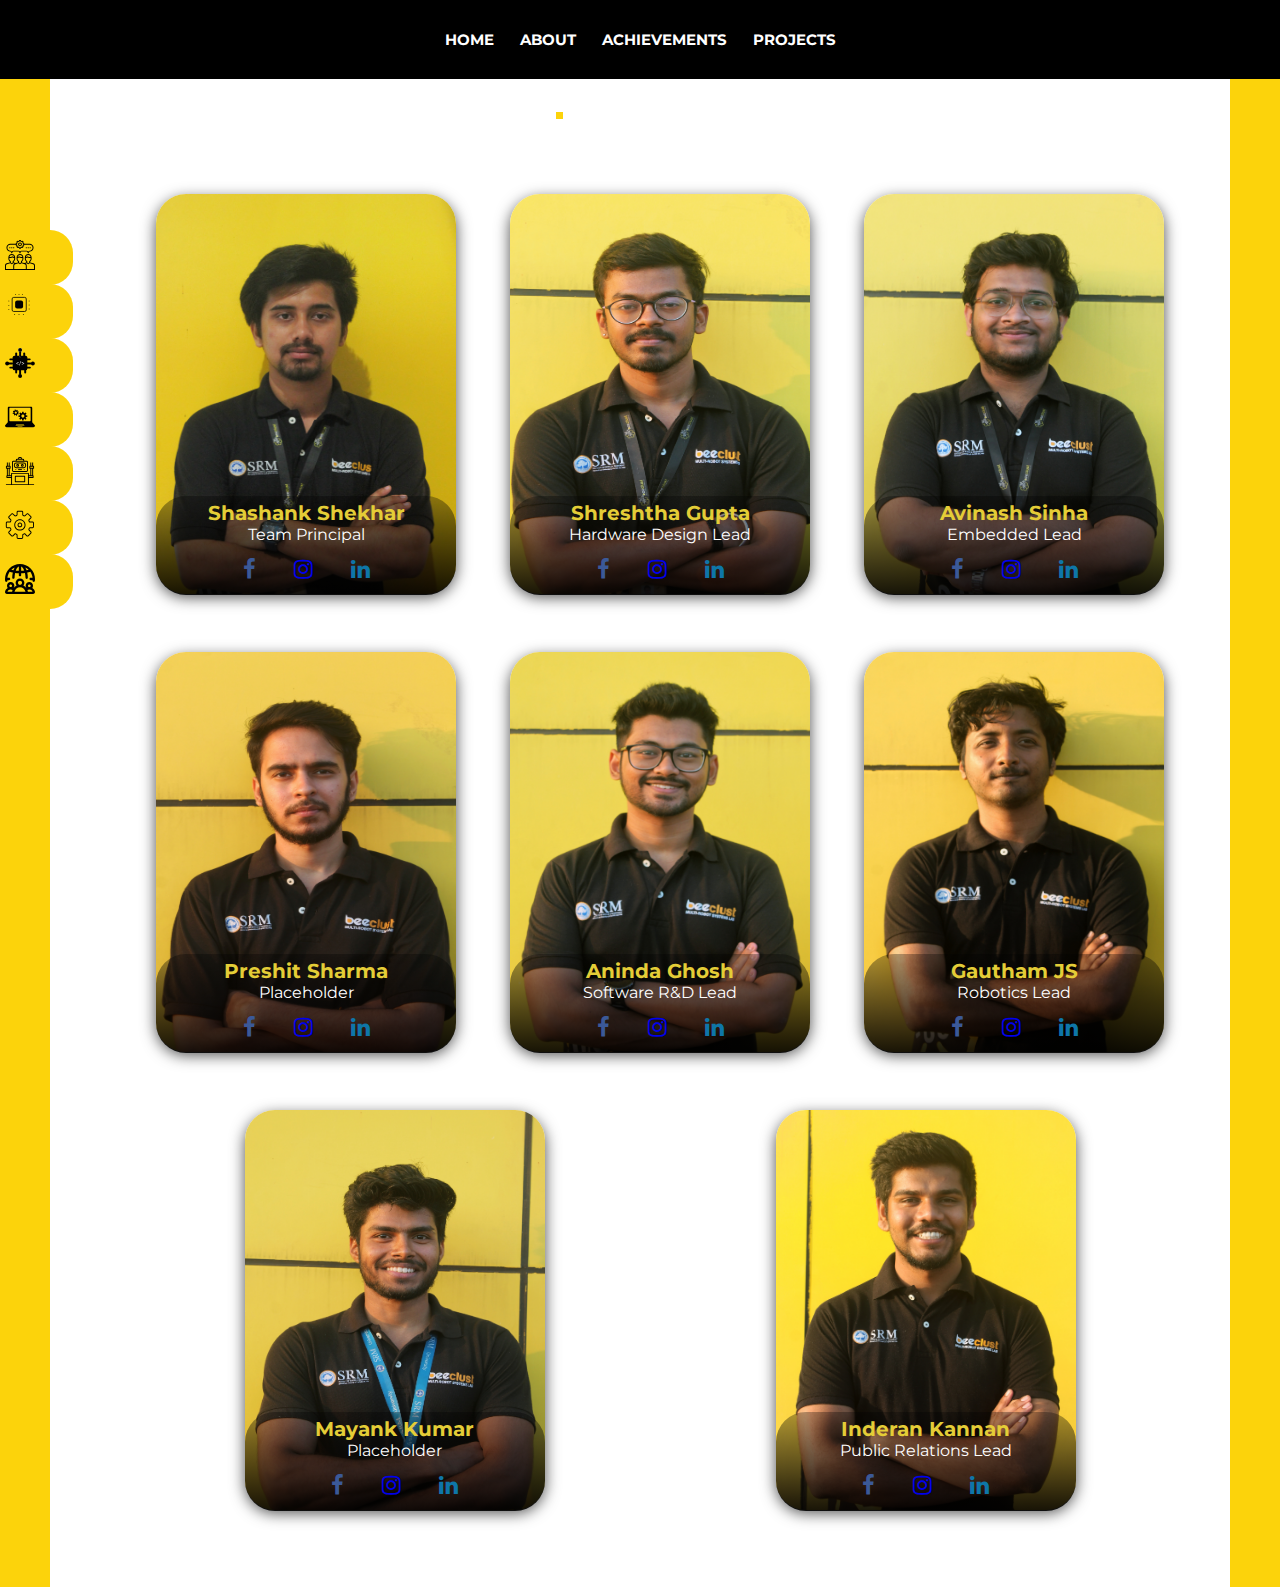
==== commit 0783690b: "team added" ====
--- a/team.html
+++ b/team.html
@@ -1,774 +1,769 @@
-<!DOCTYPE html>
-<html>
-    <head>
-        <meta charset="utf-8">
-        <meta name="viewport" content="width=device-width,initial-scale=1.0">
-        <meta http-equiv="X-UA-Compatible" content="ie-edge">
-        <title>Team - Beeclust MRSL</title>
-        <link rel="icon" type="image/png" href="include/logo.png">
-        <link rel="stylesheet" type="text/css" href="include/team.css">
-        <link href="https://fonts.googleapis.com/css?family=Montserrat&display=swap" rel="stylesheet">
-        <link rel="stylesheet" href="https://cdnjs.cloudflare.com/ajax/libs/font-awesome/4.7.0/css/font-awesome.min.css">
-        <link rel="stylesheet" href="https://stackpath.bootstrapcdn.com/font-awesome/4.7.0/css/font-awesome.min.css">
-        <link href="https://fonts.googleapis.com/css?family=Maven+Pro:900&display=swap" rel="stylesheet">
-    </head>
-    <body>
-       <div class="header">
-           <div class="links">
-               <a href="index.html">Home</a>
-               <a href="index.html#about">About</a>
-               <a href="index.html#achievements">Achievements</a>
-               <a href="index.html#project">Projects</a>
-           </div>
-           <div class="hamburger_con">
-                <svg class="burger-class" width="30" height="25" viewBox="0 0 30 25" fill="none" xmlns="http://www.w3.org/2000/svg">
-                    <rect class="burger1" y="10" width="30" height="5" fill="white"/>
-                    <rect class="burger2" width="30" height="5" fill="white"/>
-                    <rect class="burger3" y="20" width="30" height="5" fill="white"/>
-                </svg>        
-            </div>
-       </div>
-
-       <div class="nav_links_con_reponsive">
-            <a href="index.html">HOME</a>
-            <a href="index.html#about">ABOUT</a>
-            <a href="index.html#achievements">ACHIEVEMENTS</a>
-            <a href="index.html#project">PROJECTS</a>
-        </div>
-
-       <div class="team_con">
-            <div class="side">
-                <div class="icons_con">
-
-                    <!--Core Team-->
-                    <div class="icon core">
-                        <svg height="40" viewBox="0 0 496 496" width="40" xmlns="http://www.w3.org/2000/svg">
-                            <path d="m248 104c17.648438 0 32-14.351562 32-32s-14.351562-32-32-32-32 14.351562-32 32 14.351562 32 32 32zm0-48c8.824219 0 16 7.175781 16 16s-7.175781 16-16 16-16-7.175781-16-16 7.175781-16 16-16zm0 0"/>
-                            <path d="m467.496094 385.496094-51.496094-15.449219v-12.144531c14.910156-10.414063 24-27.605469 24-45.902344v-24c0-30.878906-25.121094-56-56-56s-56 25.121094-56 56v24c0 18.304688 9.089844 35.488281 24 45.902344v12.144531l-36 10.800781-36-10.800781v-12.144531c14.910156-10.414063 24-27.605469 24-45.902344v-24c0-30.878906-25.121094-56-56-56s-56 25.121094-56 56v24c0 18.304688 9.089844 35.488281 24 45.902344v12.144531l-36 10.800781-36-10.800781v-12.144531c14.910156-10.414063 24-27.605469 24-45.902344v-24c0-30.878906-25.121094-56-56-56s-56 25.121094-56 56v24c0 18.304688 9.089844 35.488281 24 45.902344v12.144531l-51.496094 15.449219c-17.046875 5.113281-28.503906 20.511718-28.503906 38.3125v72.191406h496v-72.191406c0-17.800782-11.457031-33.199219-28.503906-38.3125zm-83.496094-137.496094c19.3125 0 35.472656 13.769531 39.191406 32h-21.304687c-10.460938 0-20.941407-2.472656-30.3125-7.160156l-5.160157-2.574219-4.078124 4.078125c-3.582032 3.59375-8.566407 5.65625-13.648438 5.65625h-3.878906c3.71875-18.230469 19.878906-32 39.191406-32zm-40 64v-16h4.6875c7.496094 0 14.625-2.320312 20.585938-6.617188 10.285156 4.34375 21.453124 6.617188 32.613281 6.617188h22.113281v16c0 14.191406-7.664062 27.457031-20.007812 34.609375l-3.992188 2.3125v22.796875l-16 10.664062-16-10.664062v-22.796875l-3.992188-2.3125c-12.34375-7.152344-20.007812-20.417969-20.007812-34.609375zm-96-64c19.3125 0 35.472656 13.769531 39.191406 32h-21.304687c-10.460938 0-20.941407-2.472656-30.3125-7.160156l-5.160157-2.574219-4.078124 4.078125c-3.582032 3.59375-8.566407 5.65625-13.648438 5.65625h-3.878906c3.71875-18.230469 19.878906-32 39.191406-32zm-40 64v-16h4.6875c7.496094 0 14.625-2.320312 20.585938-6.617188 10.285156 4.34375 21.453124 6.617188 32.613281 6.617188h22.113281v16c0 14.191406-7.664062 27.457031-20.007812 34.609375l-3.992188 2.3125v22.796875l-16 10.664062-16-10.664062v-22.796875l-3.992188-2.3125c-12.34375-7.152344-20.007812-20.417969-20.007812-34.609375zm14.695312 72.742188 25.304688 16.875 25.304688-16.875 53.589843 16.074218c10.234375 3.070313 17.105469 12.3125 17.105469 22.992188v56.191406h-192v-56.191406c0-10.679688 6.871094-19.921875 17.105469-22.992188zm-110.695312-136.742188c19.3125 0 35.472656 13.769531 39.191406 32h-3.878906c-5.082031 0-10.066406-2.0625-13.65625-5.65625l-4.082031-4.078125-5.160157 2.574219c-9.359374 4.6875-19.839843 7.160156-30.300781 7.160156h-21.304687c3.71875-18.230469 19.878906-32 39.191406-32zm-40 64v-16h22.113281c11.160157 0 22.328125-2.273438 32.613281-6.617188 5.960938 4.296876 13.097657 6.617188 20.585938 6.617188h4.6875v16c0 14.191406-7.664062 27.457031-20.007812 34.609375l-3.992188 2.3125v22.796875l-16 10.664062-16-10.664062v-22.796875l-3.992188-2.3125c-12.34375-7.152344-20.007812-20.417969-20.007812-34.609375zm-56 111.808594c0-10.679688 6.871094-19.921875 17.105469-22.992188l53.589843-16.082031 25.304688 16.882813 25.304688-16.875 17.496093 5.25c-11.511719 7.160156-18.800781 19.6875-18.800781 33.816406v56.191406h-120zm464 56.191406h-120v-56.191406c0-14.128906-7.289062-26.65625-18.800781-33.816406l17.496093-5.25 25.304688 16.875 25.304688-16.875 53.589843 16.074218c10.234375 3.070313 17.105469 12.3125 17.105469 22.992188zm0 0"/>
-                            <path d="m88 192c2.328125 0 4.488281 1.160156 5.785156 3.097656l18.214844 27.328125 18.214844-27.328125c1.296875-1.9375 3.457031-3.097656 5.785156-3.097656h88c2.328125 0 4.488281 1.160156 5.785156 3.097656l18.214844 27.328125 18.214844-27.328125c1.296875-1.9375 3.457031-3.097656 5.785156-3.097656h88c2.328125 0 4.488281 1.160156 5.785156 3.097656l18.214844 27.328125 18.214844-27.328125c1.296875-1.9375 3.457031-3.097656 5.785156-3.097656 35.289062 0 64-28.710938 64-64s-28.710938-64-64-64h-88v-5.769531l-10.351562-3.453125c-1.375-4.953125-3.34375-9.707032-5.886719-14.183594l4.886719-9.769531-19.472657-19.472657-9.769531 4.886719c-4.484375-2.535156-9.230469-4.503906-14.183594-5.886719l-3.453125-10.351562h-27.53125l-3.453125 10.351562c-4.953125 1.375-9.695312 3.34375-14.183594 5.886719l-9.769531-4.886719-19.472656 19.472657 4.886719 9.769531c-2.535156 4.484375-4.503906 9.230469-5.886719 14.183594l-10.359375 3.453125v5.769531h-88c-35.289062 0-64 28.710938-64 64s28.710938 64 64 64zm104-122.230469 8.03125-2.671875.914062-4.554687c1.222657-6.128907 3.613282-11.886719 7.09375-17.109375l2.578126-3.867188-3.792969-7.582031 3.160156-3.160156 7.582031 3.792969 3.867188-2.578126c5.230468-3.488281 10.992187-5.871093 17.109375-7.09375l4.554687-.914062 2.671875-8.03125h4.46875l2.671875 8.03125 4.554688.914062c6.121094 1.222657 11.878906 3.613282 17.109375 7.09375l3.867187 2.578126 7.582032-3.792969 3.160156 3.160156-3.792969 7.582031 2.578125 3.867188c3.488281 5.222656 5.871094 10.980468 7.09375 17.109375l.914062 4.554687 8.023438 2.671875v4.46875l-8.03125 2.671875-.914062 4.554688c-1.222657 6.121094-3.613282 11.878906-7.09375 17.109375l-2.578126 3.867187 3.792969 7.582032-3.160156 3.160156-7.582031-3.792969-3.867188 2.578125c-5.230468 3.488281-10.992187 5.871094-17.109375 7.09375l-4.554687.914062-2.671875 8.023438h-4.46875l-2.671875-8.03125-4.554688-.914062c-6.121094-1.222657-11.878906-3.613282-17.109375-7.09375l-3.867187-2.578126-7.582032 3.792969-3.160156-3.160156 3.792969-7.582031-2.578125-3.867188c-3.488281-5.230468-5.871094-10.992187-7.09375-17.109375l-.914062-4.554687-8.023438-2.671875zm-104 10.230469h88v5.769531l10.351562 3.453125c1.375 4.953125 3.34375 9.699219 5.886719 14.183594l-4.886719 9.769531 19.472657 19.472657 9.769531-4.886719c4.484375 2.535156 9.230469 4.503906 14.183594 5.886719l3.453125 10.351562h27.53125l3.453125-10.351562c4.953125-1.375 9.695312-3.34375 14.183594-5.886719l9.769531 4.886719 19.472656-19.472657-4.886719-9.769531c2.535156-4.484375 4.503906-9.230469 5.886719-14.183594l10.359375-3.453125v-5.769531h88c26.472656 0 48 21.527344 48 48s-21.527344 48-48 48c-7.6875 0-14.832031 3.824219-19.097656 10.214844l-4.902344 7.359375-4.902344-7.359375c-4.265625-6.390625-11.410156-10.214844-19.097656-10.214844h-88c-7.6875 0-14.832031 3.824219-19.097656 10.214844l-4.902344 7.359375-4.902344-7.359375c-4.265625-6.390625-11.410156-10.214844-19.097656-10.214844h-88c-7.6875 0-14.832031 3.824219-19.097656 10.214844l-4.902344 7.359375-4.902344-7.359375c-4.265625-6.390625-11.410156-10.214844-19.097656-10.214844-26.472656 0-48-21.527344-48-48s21.527344-48 48-48zm0 0"/>
-                            <path d="m72 120h16v16h-16zm0 0"/><path d="m104 120h16v16h-16zm0 0"/><path d="m136 120h16v16h-16zm0 0"/><path d="m344 120h16v16h-16zm0 0"/><path d="m376 120h16v16h-16zm0 0"/><path d="m408 120h16v16h-16zm0 0"/>
-                        </svg>
-                    </div>
-
-                    <!--Hardware Icon-->
-                    <div class="icon hardware">
-                        <svg width="40" height="40" viewBox="0 0 117 151" fill="none" xmlns="http://www.w3.org/2000/svg">
-                            <rect x="34" y="33" width="40" height="40" rx="10" fill="black"/><rect x="19" y="17" width="71" height="71" rx="8" stroke="black" stroke-width="4"/>
-                            <rect x="34" width="5" height="5" rx="2.5" fill="black"/><rect x="51" width="5" height="5" rx="2.5" fill="black"/><rect x="68" width="5" height="5" rx="2.5" fill="black"/>
-                            <rect x="102" y="33" width="5" height="5" rx="2.5" fill="black"/><rect x="102" y="53" width="5" height="5" rx="2.5" fill="black"/><rect x="102" y="73" width="5" height="5" rx="2.5" fill="black"/>
-                            <rect x="73" y="101" width="5" height="5" rx="2.5" fill="black"/><rect x="51" y="101" width="5" height="5" rx="2.5" fill="black"/><rect x="29" y="101" width="5" height="5" rx="2.5" fill="black"/>
-                            <rect y="75" width="5" height="5" rx="2.5" fill="black"/><rect y="55" width="5" height="5" rx="2.5" fill="black"/><rect y="33" width="5" height="5" rx="2.5" fill="black"/>
-                            </svg>
-                    </div>
-
-                    <!--Embedded Icon-->
-                    <div class="icon embed">
-                        <svg width="40" height="40" viewBox="0 0 151 153" fill="none" xmlns="http://www.w3.org/2000/svg">
-                            <rect x="38" y="39" width="75" height="75" rx="10" fill="black"/>
-                            <rect x="51" y="23" width="10" height="30" rx="5" fill="black"/>
-                            <rect x="51" y="100" width="10" height="30" rx="5" fill="black"/>
-                            <rect x="97" y="100" width="10" height="30" rx="5" fill="black"/>
-                            <rect x="92" y="23" width="10" height="30" rx="5" fill="black"/>
-                            <rect x="100" y="63" width="10" height="30" rx="5" transform="rotate(-90 100 63)" fill="black"/>
-                            <rect x="51" y="53" width="10" height="30" rx="5" transform="rotate(90 51 53)" fill="black"/>
-                            <rect x="101" y="105" width="10" height="30" rx="5" transform="rotate(-90 101 105)" fill="black"/>
-                            <rect x="51" y="95" width="10" height="30" rx="5" transform="rotate(90 51 95)" fill="black"/>
-                            <rect x="71" y="17" width="10" height="30" rx="5" fill="white"/>
-                            <rect x="71" y="17" width="10" height="30" rx="5" fill="black"/>
-                            <rect x="105" y="84" width="10" height="30" rx="5" transform="rotate(-90 105 84)" fill="black"/>
-                            <rect x="40" y="74" width="10" height="30" rx="5" transform="rotate(90 40 74)" fill="black"/>
-                            <rect x="81" y="137" width="10" height="30" rx="5" transform="rotate(-180 81 137)" fill="black"/>
-                            <rect x="66" width="20" height="20" rx="10" fill="white"/>
-                            <rect x="66" width="20" height="20" rx="10" fill="black"/>
-                            <rect x="131" y="89" width="20" height="20" rx="10" transform="rotate(-90 131 89)" fill="black"/>
-                            <rect x="20" y="69" width="20" height="20" rx="10" transform="rotate(90 20 69)" fill="black"/>
-                            <rect x="86" y="153" width="20" height="20" rx="10" transform="rotate(-180 86 153)" fill="black"/>
-                            <path d="M58.8672 78.5664L68.0371 82.2725V85.1436L56.0547 79.5918V77.4531L68.0371 71.916V74.7871L58.8672 78.5664ZM72.8564 89.8311H70.5273L79.4336 66.6719H81.748L72.8564 89.8311ZM94.2725 78.4785L84.5898 74.6846V71.9014L97.0996 77.4385V79.5771L84.5898 85.1289V82.3164L94.2725 78.4785Z" fill="white"/>
-                            </svg>
-                                                      
-                    </div>
-
-                    <!--Software Icon-->
-                    <div class="icon software">
-                        <svg version="1.1" id="Capa_1" xmlns="http://www.w3.org/2000/svg" xmlns:xlink="http://www.w3.org/1999/xlink" x="0px" y="0px" viewBox="0 0 378.308 378.308" style="enable-background:new 0 0 378.308 378.308;" xml:space="preserve">
-                            <g><g><g>
-                                <path style="fill:black;" d="M343.296,255.716V241.71v-84.076V73.557c0-7.693-6.297-14.006-14.023-14.006H49.048c-7.709,0-14.039,6.281-14.039,14.006v84.076v84.076v14.006L0,297.754c0,11.58,9.407,21.003,21.003,21.003h336.302c11.596,0,21.003-9.423,21.003-21.003L343.296,255.716z M217.184,311.777h-56.028c-1.934,0-3.521-1.555-3.521-3.505c0-1.95,1.587-3.505,3.521-3.505h56.028c1.934,0,3.521,1.555,3.521,3.505C220.673,310.222,219.118,311.777,217.184,311.777zM131.395,297.77l10.692-12.834h94.134l10.692,12.834H131.395z M323.563,230.937c0,6.757-5.504,12.231-12.215,12.231H66.958c-6.711,0-12.215-5.52-12.215-12.231V84.36c0-6.757,5.504-12.231,12.215-12.231h244.39c6.711,0,12.215,5.504,12.215,12.231C323.563,84.36,323.563,230.937,323.563,230.937z"/>
-                                <path style="fill:black;" d="M260.444,160.108l10.692-16.053l-11.865-11.898l-16.07,10.692c-1.713-0.872-3.602-1.412-5.409-2.047l-3.825-19.115h-16.831l-3.822,19.115c-1.824,0.651-3.68,1.173-5.409,2.047l-16.07-10.692l-11.881,11.865l10.692,16.086c-0.888,1.73-1.619,3.57-2.238,5.442l-18.924,3.79v16.831l18.94,3.777c0.619,1.888,1.348,3.68,2.238,5.458l-10.709,16.037l11.898,11.898l16.07-10.725c1.697,0.904,3.586,1.428,5.409,2.047l3.822,19.147h16.831l3.822-19.147c1.808-0.619,3.664-1.143,5.409-2.047l16.053,10.725l11.898-11.898l-10.709-16.037c0.904-1.746,1.619-3.57,2.238-5.458l18.924-3.777l0.032-16.831l-18.956-3.79C262.06,163.678,261.348,161.854,260.444,160.108zM225.561,197.388c-10.851,0-19.607-8.788-19.607-19.639c0-10.819,8.788-19.591,19.607-19.591c10.819,0,19.639,8.788,19.639,19.591C245.197,188.584,236.409,197.388,225.561,197.388z"/>
-                                <path style="fill:black;" d="M163.184,139.85c0.285-1.332,0.412-2.698,0.492-4.124l12.183-6.012l-3.029-11.405l-13.546,0.888c-0.761-1.189-1.619-2.316-2.507-3.33l4.331-12.834l-10.249-5.918l-8.931,10.2c-1.315-0.269-2.698-0.317-4.062-0.395l-6.093-12.28l-11.421,3.045l0.888,13.689c-1.095,0.777-2.3,1.49-3.301,2.348l-12.866-4.331l-5.902,10.249l10.184,8.947c-0.285,1.332-0.412,2.698-0.476,4.091l-12.215,6.012l3.045,11.454l13.546-0.888c0.761,1.173,1.603,2.284,2.491,3.284l-4.315,12.866l10.249,5.902l8.931-10.184c1.302,0.269,2.711,0.301,4.062,0.366l6.093,12.293l11.405-3.029l-0.872-13.689c1.079-0.777,2.268-1.474,3.301-2.348l12.85,4.298l5.918-10.232L163.184,139.85z M139.865,147.544c-7.376,1.966-14.91-2.394-16.879-9.756c-1.966-7.36,2.381-14.91,9.74-16.895c7.376-1.95,14.91,2.41,16.895,9.756C151.591,137.994,147.211,145.561,139.865,147.544z"/>
-                            </g></g></g>
-                        </svg>
-                    </div>
-
-                    <!--Robot Icon-->
-                    <div class="icon robot">
-                        <svg viewBox="0 0 64 64" xmlns="http://www.w3.org/2000/svg">
-                            <g id="Robot"><path d="m18 34h28a3 3 0 0 0 3-3v-18a3 3 0 0 0 -3-3h-5v-1a3 3 0 0 0 -3-3h-2v-1a3 3 0 0 0 -3-3h-2a3 3 0 0 0 -3 3v1h-2a3 3 0 0 0 -3 3v1h-5a3 3 0 0 0 -3 3v18a3 3 0 0 0 3 3zm12-29a1 1 0 0 1 1-1h2a1 1 0 0 1 1 1v1h-4zm-5 4a1 1 0 0 1 1-1h12a1 1 0 0 1 1 1v1h-14zm-8 4a1 1 0 0 1 1-1h28a1 1 0 0 1 1 1v18a1 1 0 0 1 -1 1h-28a1 1 0 0 1 -1-1z"/>
-                                <path d="m24 26h16a5.006 5.006 0 0 0 5-5v-2a5.006 5.006 0 0 0 -5-5h-16a5.006 5.006 0 0 0 -5 5v2a5.006 5.006 0 0 0 5 5zm-3-7a3 3 0 0 1 3-3h16a3 3 0 0 1 3 3v2a3 3 0 0 1 -3 3h-16a3 3 0 0 1 -3-3z"/>
-                                <path d="m27 23a3 3 0 1 0 -3-3 3 3 0 0 0 3 3zm0-4a1 1 0 1 1 -1 1 1 1 0 0 1 1-1z"/><path d="m37 23a3 3 0 1 0 -3-3 3 3 0 0 0 3 3zm0-4a1 1 0 1 1 -1 1 1 1 0 0 1 1-1z"/>
-                                <path d="m28 28h8v2h-8z"/><path d="m22 28h2v2h-2z"/><path d="m40 28h2v2h-2z"/>
-                                <path d="m61 27a1 1 0 0 0 1-1v-4a1 1 0 0 0 -1-1h-1v-7h-2v7h-2v-7h-2v7h-1a1 1 0 0 0 -1 1v4a1 1 0 0 0 1 1h1v14h-3v-4a1 1 0 0 0 -1-1h-36a1 1 0 0 0 -1 1v4h-3v-14h1a1 1 0 0 0 1-1v-4a1 1 0 0 0 -1-1h-1v-7h-2v7h-2v-7h-2v7h-1a1 1 0 0 0 -1 1v4a1 1 0 0 0 1 1h1v14a1 1 0 0 0 -1 1v4a1 1 0 0 0 1 1h9v13h-11v2h60v-2h-11v-13h9a1 1 0 0 0 1-1v-4a1 1 0 0 0 -1-1v-14zm-7-4h6v2h-6zm-50 0h6v2h-6zm2 4h2v14h-2zm-1 18v-2h8v2zm44 15h-34v-22h34zm10-15h-8v-2h8zm-1-4h-2v-14h2z"/>
-                                <path d="m42 42h-20a1 1 0 0 0 -1 1v12a1 1 0 0 0 1 1h20a1 1 0 0 0 1-1v-12a1 1 0 0 0 -1-1zm-1 12h-18v-10h18z"/>
-                            </g>
-                        </svg>
-                    </div>
-
-                    <!--Mechanical Icon-->
-                    <div class="icon mech">
-                        <svg viewBox="-24 -24 799.99998 799.99998" xmlns="http://www.w3.org/2000/svg">
-                            <path d="m710.832031 285.832031h-65.253906c-5.117187.050781-9.734375-3.097656-11.554687-7.882812-2.628907-7.277344-5.617188-14.550781-8.863282-21.613281-2.089844-4.675782-1.054687-10.160157 2.597656-13.753907l46.113282-46.085937c14.644531-14.640625 14.644531-38.378906 0-53.027344l-70.726563-70.664062c-14.839843-14.160157-38.183593-14.160157-53.023437 0l-46.097656 46.089843c-3.570313 3.648438-9.03125 4.691407-13.691407 2.628907-7-3.238282-14.273437-6.25-21.597656-8.878907-4.796875-1.816406-7.949219-6.429687-7.902344-11.558593v-65.253907c0-20.707031-16.789062-37.5-37.5-37.5h-100c-20.707031 0-37.5 16.792969-37.5 37.5v65.253907c.050781 5.117187-3.097656 9.738281-7.882812 11.558593-7.339844 2.652344-14.617188 5.640625-21.613281 8.878907-4.664063 2.0625-10.121094 1.019531-13.691407-2.628907l-46.089843-46.074219c-14.832032-14.175781-38.191407-14.175781-53.03125 0l-70.726563 70.71875c-14.644531 14.636719-14.644531 38.378907 0 53.015626l46.097656 46.074218c3.648438 3.601563 4.683594 9.078125 2.601563 13.757813-3.25 7.058593-6.25 14.335937-8.859375 21.59375-1.832031 4.777343-6.441407 7.90625-11.550781 7.851562h-65.253907c-20.707031 0-37.5 16.792969-37.5 37.5v100c0 20.710938 16.792969 37.5 37.5 37.5h65.253907c5.117187-.046875 9.738281 3.101563 11.558593 7.886719 2.628907 7.277344 5.617188 14.550781 8.863281 21.613281 2.078126 4.679688 1.042969 10.15625-2.597656 13.753907l-46.113281 46.035156c-14.644531 14.644531-14.644531 38.378906 0 53.023437l70.707031 70.714844c14.84375 14.160156 38.1875 14.160156 53.027344 0l46.097656-46.085937c3.574219-3.640626 9.023438-4.683594 13.691406-2.628907 6.925782 3.214844 14.199219 6.25 21.601563 8.878907 4.796875 1.808593 7.960937 6.429687 7.910156 11.554687v65.253906c0 20.710938 16.792969 37.5 37.5 37.5h100c20.710938 0 37.5-16.789062 37.5-37.5v-65.253906c-.046875-5.125 3.105469-9.738281 7.902344-11.554687 7.402344-2.675782 14.675781-5.664063 21.597656-8.878907 4.660157-2.058593 10.121094-1.019531 13.691407 2.628907l46.085937 46.074218c14.835937 14.171875 38.195313 14.171875 53.035156 0l70.726563-70.730468c14.644531-14.640626 14.644531-38.378907 0-53.019532l-46.097656-46.074218c-3.660157-3.589844-4.6875-9.078126-2.605469-13.75 3.253906-7.066407 6.25-14.34375 8.863281-21.601563 1.839844-4.765625 6.441406-7.890625 11.546875-7.839844h65.253906c20.710938 0 37.5-16.789062 37.5-37.5v-100c0-20.707031-16.789062-37.5-37.5-37.5zm12.5 137.5c0 6.90625-5.59375 12.5-12.5 12.5h-65.253906c-15.613281 0-29.589844 9.726563-34.992187 24.390625-2.398438 6.613282-5.117188 13.21875-8.078126 19.648438-6.414062 14.175781-3.367187 30.839844 7.636719 41.839844l46.089844 46.074218c2.347656 2.34375 3.667969 5.523438 3.667969 8.84375 0 3.316406-1.320313 6.496094-3.667969 8.84375l-70.714844 70.699219c-4.941406 4.734375-12.734375 4.734375-17.675781 0l-46.097656-46.074219c-10.984375-11.03125-27.664063-14.078125-41.839844-7.636718-6.25 2.910156-12.910156 5.617187-19.648438 8.058593-14.6875 5.402344-24.449218 19.410157-24.425781 35.058594v65.253906c0 6.90625-5.59375 12.5-12.5 12.5h-100c-6.902343 0-12.5-5.59375-12.5-12.5v-65.253906c.007813-15.613281-9.71875-29.578125-24.375-34.992187-6.730469-2.507813-13.347656-5.152344-19.648437-8.0625-4.804688-2.21875-10.03125-3.359376-15.324219-3.355469-9.941406.003906-19.484375 3.957031-26.515625 10.988281l-46.113281 46.085938c-4.9375 4.726562-12.71875 4.726562-17.660157 0l-70.699218-70.769532c-2.347656-2.347656-3.667969-5.527344-3.667969-8.84375 0-3.320312 1.320313-6.5 3.667969-8.84375l46.089844-46.074218c11.011718-11 14.046874-27.664063 7.636718-41.839844-2.964844-6.429688-5.679687-13.035156-8.078125-19.664063-5.417969-14.667969-19.421875-24.398437-35.058593-24.375h-65.253907c-6.902343 0-12.5-5.59375-12.5-12.5v-100c0-6.902343 5.597657-12.5 12.5-12.5h65.253907c15.644531.03125 29.644531-9.710937 35.058593-24.386719 2.398438-6.613281 5.113281-13.21875 8.078125-19.648437 6.410156-14.175781 3.375-30.839844-7.636718-41.84375l-46.089844-46.074219c-2.347656-2.34375-3.667969-5.519531-3.667969-8.839844 0-3.316406 1.320313-6.496093 3.667969-8.84375l70.707031-70.699218c4.953125-4.722656 12.734375-4.722656 17.675781 0l46.105469 46.074218c10.976563 11.035157 27.664063 14.085938 41.835937 7.636719 6.363282-2.925781 12.976563-5.648437 19.648438-8.0625 14.671875-5.429687 24.394531-19.421875 24.363281-35.058593v-65.253907c0-6.902343 5.597657-12.5 12.5-12.5h100c6.90625 0 12.5 5.597657 12.5 12.5v65.253907c-.027343 15.644531 9.714844 29.644531 24.390625 35.058593 6.660156 2.414063 13.277344 5.136719 19.632813 8.0625 14.175781 6.429688 30.855469 3.390625 41.84375-7.636719l46.113281-46.089843c4.933594-4.714844 12.71875-4.714844 17.660156 0l70.699219 70.699219c2.347656 2.34375 3.664063 5.53125 3.664063 8.84375 0 3.320312-1.316407 6.503906-3.664063 8.847656l-46.089844 46.082031c-11.011719 11.003906-14.046875 27.667969-7.636719 41.84375 2.964844 6.429687 5.679688 13.035156 8.074219 19.660156 5.421875 14.667969 19.425781 24.402344 35.058594 24.375h65.253906c6.90625 0 12.5 5.597657 12.5 12.5zm0 0"/>
-                            <path d="m373.332031 223.332031c-82.839843 0-150 67.160157-150 150 0 82.84375 67.160157 150 150 150 82.84375 0 150-67.15625 150-150-.089843-82.804687-67.191406-149.90625-150-150zm0 275c-69.035156 0-125-55.960937-125-125 0-69.035156 55.964844-125 125-125 69.039063 0 125 55.964844 125 125-.070312 69.003907-55.996093 124.929688-125 125zm0 0"/>
-                            <path d="m373.332031 310.832031c-34.515625 0-62.5 27.984375-62.5 62.5 0 34.519531 27.984375 62.5 62.5 62.5 34.519531 0 62.5-27.980469 62.5-62.5-.042969-34.5-27.996093-62.453125-62.5-62.5zm0 100c-20.707031 0-37.5-16.789062-37.5-37.5 0-20.707031 16.792969-37.5 37.5-37.5 20.710938 0 37.5 16.792969 37.5 37.5 0 20.710938-16.789062 37.5-37.5 37.5zm0 0"/>
-                        </svg>
-                    </div>
-
-                    <!--Public Relations Icon-->
-                    <div class="icon pr">
-                        <svg viewBox="0 0 512.00099 512" xmlns="http://www.w3.org/2000/svg">
-                            <path d="m21.753906 305.089844c.8125 0 1.636719-.050782 2.464844-.152344 10.964844-1.347656 18.757812-11.328125 17.410156-22.289062-.269531-2.207032-.507812-4.421876-.710937-6.648438h28.085937c11.042969 0 20-8.953125 20-20s-8.957031-20-20-20h-28.066406c3.566406-38.691406 17.375-74.460938 38.691406-104.554688 16.0625 5.628907 34.109375 10.417969 53.597656 14.277344-5.847656 26.804688-9.296874 56.136719-10.058593 86.78125-.273438 11.042969 8.453125 20.214844 19.496093 20.488282.171876.003906.339844.007812.507813.007812 10.8125 0 19.714844-8.628906 19.984375-19.503906.730469-29.449219 4.113281-56.964844 9.632812-81.484375 20.238282 2.503906 41.464844 4.101562 63.210938 4.707031v33.28125c0 11.046875 8.953125 20 20 20s20-8.953125 20-20v-33.28125c22.019531-.617188 43.539062-2.25 64.039062-4.816406 5.761719 25.148437 9.136719 53.101562 9.824219 82.5625.253907 10.886718 9.15625 19.535156 19.988281 19.535156.15625 0 .316407-.003906.472657-.007812 11.042969-.257813 19.785156-9.417969 19.527343-20.460938-.722656-31.0625-4.253906-60.808594-10.289062-87.988281 19.195312-3.824219 36.976562-8.554688 52.804688-14.105469 21.320312 30.097656 35.125 65.867188 38.695312 104.5625h-33.066406c-11.042969 0-20 8.953125-20 20 0 11.042969 8.957031 20 20 20h33.085937c-.203125 2.222656-.441406 4.441406-.710937 6.648438-1.347656 10.960937 6.445312 20.941406 17.410156 22.289062.828125.101562 1.648438.152344 2.464844.152344 9.957031 0 18.578125-7.429688 19.824218-17.5625 1.277344-10.390625 1.925782-20.996094 1.925782-31.53125 0-68.378906-26.628906-132.664063-74.980469-181.015625-48.351563-48.351563-112.636719-74.980469-181.015625-74.980469s-132.667969 26.628906-181.019531 74.980469c-48.351563 48.351562-74.97656275 112.636719-74.97656275 181.015625 0 10.535156.64453175 21.140625 1.92187475 31.53125 1.25 10.136718 9.871094 17.5625 19.828125 17.5625zm86.464844-206.464844c16.847656-15.828125 36.222656-28.984375 57.449219-38.800781-2.144531 3.515625-4.230469 7.164062-6.242188 10.96875-5.816406 11.023437-10.996093 23.203125-15.496093 36.3125-12.65625-2.417969-24.617188-5.253907-35.710938-8.480469zm76.027344 14.503906c12.945312-34.4375 30.976562-58.921875 51.753906-68.566406v72.144531c-17.789062-.519531-35.136719-1.730469-51.753906-3.578125zm91.753906 3.574219v-72.117187c20.0625 9.355468 34.285156 30.992187 41.867188 45.246093 3.816406 7.171875 7.316406 14.941407 10.496093 23.222657-16.8125 1.890624-34.378906 3.121093-52.363281 3.648437zm77.179688-45.660156c-2.019532-3.796875-4.117188-7.4375-6.273438-10.949219 21 9.78125 40.175781 22.839844 56.863281 38.519531-10.90625 3.171875-22.652343 5.964844-35.074219 8.359375-4.515624-12.949218-9.699218-24.996094-15.515624-35.929687zm112.691406 337.054687c7.617187-10.414062 12.125-23.238281 12.125-37.097656 0-34.738281-28.261719-63-62.996094-63-34.738281 0-63 28.261719-63 63 0 13.824219 4.488281 26.617188 12.070312 37.019531-.316406.1875-.636718.363281-.953124.558594-6.136719-7.925781-13.160157-15.203125-20.964844-21.640625-8.75-7.214844-18.339844-13.253906-28.5-18.03125 10.824218-13 17.347656-29.707031 17.347656-47.90625 0-41.355469-33.644531-75-75-75s-75 33.644531-75 75c0 18.199219 6.523438 34.90625 17.347656 47.90625-10.160156 4.777344-19.75 10.8125-28.5 18.03125-7.808594 6.441406-14.828125 13.71875-20.972656 21.648438-.3125-.195313-.628906-.378907-.945312-.566407 7.582031-10.402343 12.070312-23.195312 12.070312-37.023437 0-34.738282-28.261719-63-62.996094-63-34.738281 0-63 28.261718-63 63 0 13.863281 4.507813 26.6875 12.125 37.101562-22.746094 13.742188-39.746094 36.523438-45.421875 63.851563-2.050781 9.871093.417969 20.007812 6.769531 27.816406 6.324219 7.769531 15.695313 12.230469 25.714844 12.230469h127.625c.132813 0 .265625-.019532.398438-.023438.242187.003906.484375.023438.726562.023438h187.488282c.375 0 .75-.023438 1.128906-.035156.210937.007812.414062.035156.628906.035156h127.625c10.015625 0 19.390625-4.460938 25.710938-12.230469 6.355468-7.808594 8.820312-17.945313 6.773437-27.816406-5.679687-27.328125-22.679687-50.109375-45.425781-63.851563zm-50.871094-60.097656c12.679688 0 23 10.316406 23 23 0 12.679688-10.320312 22.996094-23 22.996094-12.683594 0-23-10.316406-23-22.996094 0-12.683594 10.316406-23 23-23zm-194-27c0-19.300781 15.703125-35 35-35 19.300781 0 35 15.699219 35 35 0 19.296875-15.699219 35-35 35-19.296875 0-35-15.703125-35-35zm35 74.996094c44.925781 0 84.191406 31.867187 93.550781 75.832031-.058593.070313-.128906.132813-.191406.167969h-186.945313c9.292969-44.054688 48.601563-76 93.585938-76zm-158.996094-47.996094c12.679688 0 22.996094 10.316406 22.996094 23 0 12.679688-10.316406 22.996094-22.996094 22.996094-12.683594 0-23-10.316406-23-22.996094 0-12.683594 10.316406-23 23-23zm-.523437 85.996094h1.046875c11.390625 0 22.359375 3.339844 31.71875 9.511718-2.558594 6.695313-4.597656 13.601563-6.0625 20.660157-.539063 2.605469-.800782 5.226562-.824219 7.828125h-80.179687c8.230468-22.441406 29.882812-38 54.300781-38zm293.140625 38c.007812-2.691406-.25-5.398438-.804688-8.082032-.113281-.535156-.246094-1.0625-.398437-1.578124-1.425781-6.421876-3.320313-12.714844-5.65625-18.828126 9.363281-6.171874 20.339843-9.507812 31.710937-9.507812h1.046875c24.417969 0 46.070313 15.554688 54.300781 37.996094zm0 0"/>
-                        </svg>
-                    </div>
-                </div>
-            </div>
-            
-            <div class="team">
-
-                <div class="domain core_team">
-                    <div class="domain_con">
-                        <p class="d_head">Core Team</p>
-
-                        <div class="core_team_con">
-                            <div class="core_con">
-                                <div class="core_mem">
-                                    <div class="core_img">
-                                        <img src="include/member.jpg">
-                                        <div class="core_info">
-                                            <p  style="color:#F14631 ;">Shashank Shekhar</p>
-                                            <p>Team Principal</p>
-                                        </div>
-                                    </div>
-                                    <div class="core_social" style="background:#F14631 ;">  
-                                        <ul>
-                                            <li><a href="https://www.facebook.com/" target="_blank" style="color:#F14631 ;"><i class="fa fa-facebook-official" aria-hidden="true"></i></a></li>
-                                            <li><a href="https://www.instagram.com/" target="_blank" style="color:#F14631 ;"><i class="fa fa-instagram" aria-hidden="true"></i></a></li>
-                                            <li><a href="https://www.linkedin.com/" target="_blank" style="color:#F14631 ;"><i class="fa fa-linkedin" aria-hidden="true"></i></a></li>
-                                        </ul> 
-                                    </div>
-                                </div>
-                                <div class="core_mem">
-                                    <div class="core_img">
-                                        <img src="include/member.jpg">
-                                        <div class="core_info">
-                                            <p style="color:#CD62EE ;">Shreshtha Gupta</p>
-                                            <p>Hardware Design Lead</p>
-                                        </div>
-                                    </div>
-                                    <div class="core_social" style="background: #CD62EE;">
-                                        <ul>
-                                            <li><a href="https://www.facebook.com/" target="_blank" style="color:#CD62EE ;"><i class="fa fa-facebook-official" aria-hidden="true"></i></a></li>
-                                            <li><a href="https://www.instagram.com/" target="_blank" style="color:#CD62EE ;"><i class="fa fa-instagram" aria-hidden="true"></i></a></li>
-                                            <li><a href="https://www.linkedin.com/" target="_blank" style="color:#CD62EE ;"><i class="fa fa-linkedin" aria-hidden="true"></i></a></li>
-                                        </ul> 
-                                    </div>
-                                </div>
-                                <div class="core_mem">
-                                    <div class="core_img">
-                                        <img src="include/member.jpg">
-                                        <div class="core_info">
-                                            <p style="color:#496EDE ;">Avinash Sinha</p>
-                                            <p>Embedded Lead</p>
-                                        </div>
-                                    </div>
-                                    <div class="core_social" style="background: #496EDE;">
-                                        <ul>
-                                            <li><a href="https://www.facebook.com/" target="_blank" style="color:#496EDE ;""><i class="fa fa-facebook-official" aria-hidden="true"></i></a></li>
-                                            <li><a href="https://www.instagram.com/" target="_blank" style="color:#496EDE ;""><i class="fa fa-instagram" aria-hidden="true"></i></a></li>
-                                            <li><a href="https://www.linkedin.com/" target="_blank" style="color:#496EDE ;""><i class="fa fa-linkedin" aria-hidden="true"></i></a></li>
-                                        </ul> 
-                                    </div>
-                                </div>
-                                <div class="core_mem">
-                                    <div class="core_img">
-                                        <img src="include/member.jpg">
-                                        <div class="core_info">
-                                            <p style="color:#0EDEC6 ;">Preshit Sharma</p>
-                                            <p>Placeholder</p>
-                                        </div>
-                                    </div>
-                                    <div class="core_social" style="background: #0EDEC6;">
-                                        <ul>
-                                            <li><a href="https://www.facebook.com/" target="_blank" style="color:#0EDEC6 ;"><i class="fa fa-facebook-official" aria-hidden="true"></i></a></li>
-                                            <li><a href="https://www.instagram.com/" target="_blank" style="color:#0EDEC6 ;"><i class="fa fa-instagram" aria-hidden="true"></i></a></li>
-                                            <li><a href="https://www.linkedin.com/" target="_blank" style="color:#0EDEC6 ;"><i class="fa fa-linkedin" aria-hidden="true"></i></a></li>
-                                        </ul> 
-                                    </div>
-                                </div>
-                                <div class="core_mem">
-                                    <div class="core_img">
-                                        <img src="include/member.jpg">
-                                        <div class="core_info">
-                                            <p style="color:#F14631 ;">Aninda Ghosh</p>
-                                            <p>Software R&D Lead</p>
-                                        </div>
-                                    </div>
-                                    <div class="core_social" style="background:#F14631 ;">
-                                        <ul>
-                                            <li><a href="https://www.facebook.com/" target="_blank" style="color:#F14631 ;"><i class="fa fa-facebook-official" aria-hidden="true"></i></a></li>
-                                            <li><a href="https://www.instagram.com/" target="_blank" style="color:#F14631 ;"><i class="fa fa-instagram" aria-hidden="true"></i></a></li>
-                                            <li><a href="https://www.linkedin.com/" target="_blank" style="color:#F14631 ;"><i class="fa fa-linkedin" aria-hidden="true"></i></a></li>
-                                        </ul> 
-                                    </div>
-                                </div>
-                                <div class="core_mem">
-                                    <div class="core_img">
-                                        <img src="include/member.jpg">
-                                        <div class="core_info">
-                                            <p style="color:#CD62EE ;">Gautham JS</p>
-                                            <p>Robotics Lead</p>
-                                        </div>
-                                    </div>
-                                    <div class="core_social" style="background:#CD62EE ;">
-                                        <ul>
-                                            <li><a href="https://www.facebook.com/" target="_blank" style="color:#CD62EE ;"><i class="fa fa-facebook-official" aria-hidden="true"></i></a></li>
-                                            <li><a href="https://www.instagram.com/" target="_blank" style="color:#CD62EE ;"><i class="fa fa-instagram" aria-hidden="true"></i></a></li>
-                                            <li><a href="https://www.linkedin.com/" target="_blank" style="color:#CD62EE ;"><i class="fa fa-linkedin" aria-hidden="true"></i></a></li>
-                                        </ul> 
-                                    </div>
-                                </div>
-                            </div>
-
-                            <div class="core_con core_con2">
-                                <div class="core_mem">
-                                    <div class="core_img">
-                                        <img src="include/member.jpg">
-                                        <div class="core_info">
-                                            <p style="color:#496EDE ;">Mayank Kumar</p>
-                                            <p>Placeholder</p>
-                                        </div>
-                                    </div>
-                                    <div class="core_social" style="background:#496EDE ;">
-                                        <ul>
-                                            <li><a href="https://www.facebook.com/" target="_blank" style="color:#496EDE ;"><i class="fa fa-facebook-official" aria-hidden="true"></i></a></li>
-                                            <li><a href="https://www.instagram.com/" target="_blank" style="color:#496EDE ;"><i class="fa fa-instagram" aria-hidden="true"></i></a></li>
-                                            <li><a href="https://www.linkedin.com/" target="_blank" style="color:#496EDE ;"><i class="fa fa-linkedin" aria-hidden="true"></i></a></li>
-                                        </ul> 
-                                    </div>
-                                </div>
-                                <div class="core_mem">
-                                    <div class="core_img">
-                                        <img src="include/member.jpg">
-                                        <div class="core_info">
-                                            <p style="color:#0EDEC6 ;">Inderan Kannan</p>
-                                            <p>Public Relations Lead</p>
-                                        </div>
-                                    </div>
-                                    <div class="core_social" style="background:#0EDEC6 ;">
-                                        <ul>
-                                            <li><a href="https://www.facebook.com/" target="_blank" style="color:#0EDEC6 ;"><i class="fa fa-facebook-official" aria-hidden="true"></i></a></li>
-                                            <li><a href="https://www.instagram.com/" target="_blank" style="color:#0EDEC6 ;"><i class="fa fa-instagram" aria-hidden="true"></i></a></li>
-                                            <li><a href="https://www.linkedin.com/" target="_blank" style="color:#0EDEC6 ;"><i class="fa fa-linkedin" aria-hidden="true"></i></a></li>
-                                        </ul> 
-                                    </div>
-                                </div>
-                            </div>
-                        
-                        </div>
-
-                    </div>
-                </div>
-
-                <div class="domain hardware_domain">
-                    <div class="domain_con">
-                        <p class="d_head">hardware design</p>
-
-                        <div class="team_mem_con">
-
-                            <div class="mem_con mem_hardware">
-                                <div class="member">
-                                    <div class="member_img" style="background: #F14631;"><img src="include/member.jpg"></div>
-                                    <div class="member_info">
-                                        <p style="color: #F14631;">Shreshtha</p>
-                                        <p>Tech Lead</p>
-                                    </div>
-                                    <div class="social_links">
-                                        <ul>
-                                            <li style="background: #F14631;"><a href="https://www.facebook.com/" target="_blank"><i class="fa fa-facebook-official" aria-hidden="true"></i></a></li>
-                                            <li style="background: #F14631;"><a href="https://www.instagram.com/" target="_blank"><i class="fa fa-instagram" aria-hidden="true"></i></a></li>
-                                            <li style="background: #F14631;"><a href="https://www.linkedin.com/" target="_blank"><i class="fa fa-linkedin" aria-hidden="true"></i></a></li>
-                                        </ul> 
-                                    </div>
-                                </div>
-                                <div class="member">
-                                    <div class="member_img" style="background: #CD62EE;"><img src="include/member.jpg"></div>
-                                    <div class="member_info">
-                                        <p style="color: #CD62EE;">Shashank</p>
-                                        <p>Tech Lead</p>
-                                    </div>
-                                    <div class="social_links">
-                                        <ul>
-                                            <li style="background: #CD62EE;"><a href="https://www.facebook.com/" target="_blank"><i class="fa fa-facebook-official" aria-hidden="true"></i></a></li>
-                                            <li style="background: #CD62EE;"><a href="https://www.instagram.com/" target="_blank"><i class="fa fa-instagram" aria-hidden="true"></i></a></li>
-                                            <li style="background: #CD62EE;"><a href="https://www.linkedin.com/" target="_blank"><i class="fa fa-linkedin" aria-hidden="true"></i></a></li>
-                                        </ul> 
-                                    </div>
-                                </div>
-                                
-                                <div class="member">
-                                    <div class="member_img" style="background: #496EDE;"><img src="include/member.jpg"></div>
-                                    <div class="member_info">
-                                        <p style="color: #496EDE;">Hardik</p>
-                                        <p>Tech Lead</p>
-                                    </div>
-                                    <div class="social_links">
-                                        <ul>
-                                            <li style="background: #496EDE;"><a href="https://www.facebook.com/" target="_blank"><i class="fa fa-facebook-official" aria-hidden="true"></i></a></li>
-                                            <li style="background: #496EDE;"><a href="https://www.instagram.com/" target="_blank"><i class="fa fa-instagram" aria-hidden="true"></i></a></li>
-                                            <li style="background: #496EDE;"><a href="https://www.linkedin.com/" target="_blank"><i class="fa fa-linkedin" aria-hidden="true"></i></a></li>
-                                        </ul> 
-                                    </div>
-                                </div>
-                                <div class="member">
-                                    <div class="member_img" style="background: #0EDEC6;"><img src="include/member.jpg"></div>
-                                    <div class="member_info">
-                                        <p style="color: #0EDEC6">Anto</p>
-                                        <p>Tech Lead</p>
-                                    </div>
-                                    <div class="social_links">
-                                        <ul>
-                                            <li style="background: #0EDEC6;"><a href="https://www.facebook.com/" target="_blank"><i class="fa fa-facebook-official" aria-hidden="true"></i></a></li>
-                                            <li style="background: #0EDEC6;"><a href="https://www.instagram.com/" target="_blank"><i class="fa fa-instagram" aria-hidden="true"></i></a></li>
-                                            <li style="background: #0EDEC6;"><a href="https://www.linkedin.com/" target="_blank"><i class="fa fa-linkedin" aria-hidden="true"></i></a></li>
-                                        </ul> 
-                                    </div>
-                                </div>
-                            </div>
-
-                            <div class="mem_con mem_hardware2">
-                                <div class="member">
-                                    <div class="member_img" style="background: #F14631;"><img src="include/member.jpg"></div>
-                                    <div class="member_info">
-                                        <p style="color: #F14631;">Lakhan</p>
-                                        <p>Tech Lead</p>
-                                    </div>
-                                    <div class="social_links">
-                                        <ul>
-                                            <li style="background: #F14631;"><a href="https://www.facebook.com/" target="_blank"><i class="fa fa-facebook-official" aria-hidden="true"></i></a></li>
-                                            <li style="background: #F14631;"><a href="https://www.instagram.com/" target="_blank"><i class="fa fa-instagram" aria-hidden="true"></i></a></li>
-                                            <li style="background: #F14631;"><a href="https://www.linkedin.com/" target="_blank"><i class="fa fa-linkedin" aria-hidden="true"></i></a></li>
-                                        </ul> 
-                                    </div>
-                                </div>
-                                <div class="member">
-                                    <div class="member_img" style="background: #CD62EE;"><img src="include/member.jpg"></div>
-                                    <div class="member_info">
-                                        <p style="color: #CD62EE;">Nidhi</p>
-                                        <p>Tech Lead</p>
-                                    </div>
-                                    <div class="social_links">
-                                        <ul>
-                                            <li style="background: #CD62EE;"><a href="https://www.facebook.com/" target="_blank"><i class="fa fa-facebook-official" aria-hidden="true"></i></a></li>
-                                            <li style="background: #CD62EE;"><a href="https://www.instagram.com/" target="_blank"><i class="fa fa-instagram" aria-hidden="true"></i></a></li>
-                                            <li style="background: #CD62EE;"><a href="https://www.linkedin.com/" target="_blank"><i class="fa fa-linkedin" aria-hidden="true"></i></a></li>
-                                        </ul> 
-                                    </div>
-                                </div>
-                                <div class="member">
-                                    <div class="member_img" style="background: #496EDE;"><img src="include/member.jpg"></div>
-                                    <div class="member_info">
-                                        <p style="color: #496EDE;">Sidhi</p>
-                                        <p>Tech Lead</p>
-                                    </div>
-                                    <div class="social_links">
-                                        <ul>
-                                            <li style="background: #496EDE;"><a href="https://www.facebook.com/" target="_blank"><i class="fa fa-facebook-official" aria-hidden="true"></i></a></li>
-                                            <li style="background: #496EDE;"><a href="https://www.instagram.com/" target="_blank"><i class="fa fa-instagram" aria-hidden="true"></i></a></li>
-                                            <li style="background: #496EDE;"><a href="https://www.linkedin.com/" target="_blank"><i class="fa fa-linkedin" aria-hidden="true"></i></a></li>
-                                        </ul> 
-                                    </div>
-                                </div>
-                            </div>
-
-                        </div>
-                    </div>
-                </div>
-
-                <div class="domain embed_domain">
-                    <div class="domain_con">
-                        <p class="d_head">Embedded Systems development</p>
-
-                        <div class="team_mem_con">
-                            <div class="mem_con mem_embed">
-                                <div class="member">
-                                    <div class="member_img" style="background: #F14631;"><img src="include/member.jpg"></div>
-                                    <div class="member_info">
-                                        <p style="color: #F14631;">Avinash</p>
-                                        <p>Tech Lead</p>
-                                    </div>
-                                    <div class="social_links">
-                                        <ul>
-                                            <li style="background: #F14631;"><a href="https://www.facebook.com/" target="_blank"><i class="fa fa-facebook-official" aria-hidden="true"></i></a></li>
-                                            <li style="background: #F14631;"><a href="https://www.instagram.com/" target="_blank"><i class="fa fa-instagram" aria-hidden="true"></i></a></li>
-                                            <li style="background: #F14631;"><a href="https://www.linkedin.com/" target="_blank"><i class="fa fa-linkedin" aria-hidden="true"></i></a></li>
-                                        </ul> 
-                                    </div>
-                                </div>
-                                <div class="member">
-                                    <div class="member_img" style="background: #CD62EE;"><img src="include/member.jpg"></div>
-                                    <div class="member_info">
-                                        <p style="color: #CD62EE;">Preshit</p>
-                                        <p>Tech Lead</p>
-                                    </div>
-                                    <div class="social_links">
-                                        <ul>
-                                            <li style="background: #CD62EE;"><a href="https://www.facebook.com/" target="_blank"><i class="fa fa-facebook-official" aria-hidden="true"></i></a></li>
-                                            <li style="background: #CD62EE;"><a href="https://www.instagram.com/" target="_blank"><i class="fa fa-instagram" aria-hidden="true"></i></a></li>
-                                            <li style="background: #CD62EE;"><a href="https://www.linkedin.com/" target="_blank"><i class="fa fa-linkedin" aria-hidden="true"></i></a></li>
-                                        </ul> 
-                                    </div>
-                                </div>
-                                <div class="member">
-                                    <div class="member_img" style="background: #496EDE;"><img src="include/member.jpg"></div>
-                                    <div class="member_info">
-                                        <p style="color: #496EDE;">Mayank</p>
-                                        <p>Tech Lead</p>
-                                    </div>
-                                    <div class="social_links">
-                                        <ul>
-                                            <li style="background: #496EDE;"><a href="https://www.facebook.com/" target="_blank"><i class="fa fa-facebook-official" aria-hidden="true"></i></a></li>
-                                            <li style="background: #496EDE;"><a href="https://www.instagram.com/" target="_blank"><i class="fa fa-instagram" aria-hidden="true"></i></a></li>
-                                            <li style="background: #496EDE;"><a href="https://www.linkedin.com/" target="_blank"><i class="fa fa-linkedin" aria-hidden="true"></i></a></li>
-                                        </ul> 
-                                    </div>
-                                </div>
-                            </div>
-                        </div>
-
-                    </div>
-                </div>
-
-                <div class="domain software_domain">
-                    <div class="domain_con">
-                        <p class="d_head">software design and development</p>
-
-                        <div class="team_mem_con">
-                            <div class="mem_con mem_software">
-                                <div class="member">
-                                    <div class="member_img" style="background: #F14631;"><img src="include/member.jpg"></div>
-                                    <div class="member_info">
-                                        <p style="color: #F14631;">Aninda</p>
-                                        <p>Tech Lead</p>
-                                    </div>
-                                    <div class="social_links">
-                                        <ul>
-                                            <li style="background: #F14631;"><a href="https://www.facebook.com/" target="_blank"><i class="fa fa-facebook-official" aria-hidden="true"></i></a></li>
-                                            <li style="background: #F14631;"><a href="https://www.instagram.com/" target="_blank"><i class="fa fa-instagram" aria-hidden="true"></i></a></li>
-                                            <li style="background: #F14631;"><a href="https://www.linkedin.com/" target="_blank"><i class="fa fa-linkedin" aria-hidden="true"></i></a></li>
-                                        </ul> 
-                                    </div>
-                                </div>
-                                <div class="member">
-                                    <div class="member_img" style="background: #CD62EE;"><img src="include/member.jpg"></div>
-                                    <div class="member_info">
-                                        <p style="color: #CD62EE;">Kushagra</p>
-                                        <p>Tech Lead</p>
-                                    </div>
-                                    <div class="social_links">
-                                        <ul>
-                                            <li style="background: #CD62EE;"><a href="https://www.facebook.com/" target="_blank"><i class="fa fa-facebook-official" aria-hidden="true"></i></a></li>
-                                            <li style="background: #CD62EE;"><a href="https://www.instagram.com/" target="_blank"><i class="fa fa-instagram" aria-hidden="true"></i></a></li>
-                                            <li style="background: #CD62EE;"><a href="https://www.linkedin.com/" target="_blank"><i class="fa fa-linkedin" aria-hidden="true"></i></a></li>
-                                        </ul> 
-                                    </div>
-                                </div>
-                                <div class="member">
-                                    <div class="member_img" style="background: #496EDE;"><img src="include/member.jpg"></div>
-                                    <div class="member_info">
-                                        <p style="color: #496EDE;">Sivin</p>
-                                        <p>Tech Lead</p>
-                                    </div>
-                                    <div class="social_links">
-                                        <ul>
-                                            <li style="background: #496EDE;"><a href="https://www.facebook.com/" target="_blank"><i class="fa fa-facebook-official" aria-hidden="true"></i></a></li>
-                                            <li style="background: #496EDE;"><a href="https://www.instagram.com/" target="_blank"><i class="fa fa-instagram" aria-hidden="true"></i></a></li>
-                                            <li style="background: #496EDE;"><a href="https://www.linkedin.com/" target="_blank"><i class="fa fa-linkedin" aria-hidden="true"></i></a></li>
-                                        </ul> 
-                                    </div>
-                                </div>
-                                <div class="member">
-                                    <div class="member_img" style="background: #0EDEC6;"><img src="include/member.jpg"></div>
-                                    <div class="member_info">
-                                        <p style="color: #0EDEC6">Aakriti</p>
-                                        <p>Tech Lead</p>
-                                    </div>
-                                    <div class="social_links">
-                                        <ul>
-                                            <li style="background: #0EDEC6;"><a href="https://www.facebook.com/" target="_blank"><i class="fa fa-facebook-official" aria-hidden="true"></i></a></li>
-                                            <li style="background: #0EDEC6;"><a href="https://www.instagram.com/" target="_blank"><i class="fa fa-instagram" aria-hidden="true"></i></a></li>
-                                            <li style="background: #0EDEC6;"><a href="https://www.linkedin.com/" target="_blank"><i class="fa fa-linkedin" aria-hidden="true"></i></a></li>
-                                        </ul> 
-                                    </div>
-                                </div>
-                                <div class="member">
-                                    <div class="member_img" style="background: #F14631;"><img src="include/member.jpg"></div>
-                                    <div class="member_info">
-                                        <p style="color: #F14631;">Kusum</p>
-                                        <p>Tech Lead</p>
-                                    </div>
-                                    <div class="social_links">
-                                        <ul>
-                                            <li style="background: #F14631;"><a href="https://www.facebook.com/" target="_blank"><i class="fa fa-facebook-official" aria-hidden="true"></i></a></li>
-                                            <li style="background: #F14631;"><a href="https://www.instagram.com/" target="_blank"><i class="fa fa-instagram" aria-hidden="true"></i></a></li>
-                                            <li style="background: #F14631;"><a href="https://www.linkedin.com/" target="_blank"><i class="fa fa-linkedin" aria-hidden="true"></i></a></li>
-                                        </ul> 
-                                    </div>
-                                </div>
-                                <div class="member">
-                                    <div class="member_img" style="background: #CD62EE;"><img src="include/member.jpg"></div>
-                                    <div class="member_info">
-                                        <p style="color: #CD62EE;">Manik</p>
-                                        <p>Tech Lead</p>
-                                    </div>
-                                    <div class="social_links">
-                                        <ul>
-                                            <li style="background: #CD62EE;"><a href="https://www.facebook.com/" target="_blank"><i class="fa fa-facebook-official" aria-hidden="true"></i></a></li>
-                                            <li style="background: #CD62EE;"><a href="https://www.instagram.com/" target="_blank"><i class="fa fa-instagram" aria-hidden="true"></i></a></li>
-                                            <li style="background: #CD62EE;"><a href="https://www.linkedin.com/" target="_blank"><i class="fa fa-linkedin" aria-hidden="true"></i></a></li>
-                                        </ul> 
-                                    </div>
-                                </div>
-                                <div class="member">
-                                    <div class="member_img" style="background: #496EDE;"><img src="include/member.jpg"></div>
-                                    <div class="member_info">
-                                        <p style="color: #496EDE;">Ashish</p>
-                                        <p>Tech Lead</p>
-                                    </div>
-                                    <div class="social_links">
-                                        <ul>
-                                            <li style="background: #496EDE;"><a href="https://www.facebook.com/" target="_blank"><i class="fa fa-facebook-official" aria-hidden="true"></i></a></li>
-                                            <li style="background: #496EDE;"><a href="https://www.instagram.com/" target="_blank"><i class="fa fa-instagram" aria-hidden="true"></i></a></li>
-                                            <li style="background: #496EDE;"><a href="https://www.linkedin.com/" target="_blank"><i class="fa fa-linkedin" aria-hidden="true"></i></a></li>
-                                        </ul> 
-                                    </div>
-                                </div>
-                                <div class="member">
-                                    <div class="member_img" style="background: #0EDEC6;"><img src="include/member.jpg"></div>
-                                    <div class="member_info">
-                                        <p style="color: #0EDEC6">Avi</p>
-                                        <p>Tech Lead</p>
-                                    </div>
-                                    <div class="social_links">
-                                        <ul>
-                                            <li style="background: #0EDEC6;"><a href="https://www.facebook.com/" target="_blank"><i class="fa fa-facebook-official" aria-hidden="true"></i></a></li>
-                                            <li style="background: #0EDEC6;"><a href="https://www.instagram.com/" target="_blank"><i class="fa fa-instagram" aria-hidden="true"></i></a></li>
-                                            <li style="background: #0EDEC6;"><a href="https://www.linkedin.com/" target="_blank"><i class="fa fa-linkedin" aria-hidden="true"></i></a></li>
-                                        </ul> 
-                                    </div>
-                                </div>
-                            </div>
-                            <div class="mem_con mem_software2" >
-                                <div class="member">
-                                    <div class="member_img" style="background: #F14631;"><img src="include/member.jpg"></div>
-                                    <div class="member_info">
-                                        <p style="color: #F14631;">Vishal</p>
-                                        <p>Tech Lead</p>
-                                    </div>
-                                    <div class="social_links">
-                                        <ul>
-                                            <li style="background: #F14631;"><a href="https://www.facebook.com/" target="_blank"><i class="fa fa-facebook-official" aria-hidden="true"></i></a></li>
-                                            <li style="background: #F14631;"><a href="https://www.instagram.com/" target="_blank"><i class="fa fa-instagram" aria-hidden="true"></i></a></li>
-                                            <li style="background: #F14631;"><a href="https://www.linkedin.com/" target="_blank"><i class="fa fa-linkedin" aria-hidden="true"></i></a></li>
-                                        </ul> 
-                                    </div>
-                                </div>
-                                <div class="member">
-                                    <div class="member_img" style="background: #CD62EE;"><img src="include/member.jpg"></div>
-                                    <div class="member_info">
-                                        <p style="color: #CD62EE;">Aditi</p>
-                                        <p>Tech Lead</p>
-                                    </div>
-                                    <div class="social_links">
-                                        <ul>
-                                            <li style="background: #CD62EE;"><a href="https://www.facebook.com/" target="_blank"><i class="fa fa-facebook-official" aria-hidden="true"></i></a></li>
-                                            <li style="background: #CD62EE;"><a href="https://www.instagram.com/" target="_blank"><i class="fa fa-instagram" aria-hidden="true"></i></a></li>
-                                            <li style="background: #CD62EE;"><a href="https://www.linkedin.com/" target="_blank"><i class="fa fa-linkedin" aria-hidden="true"></i></a></li>
-                                        </ul> 
-                                    </div>
-                                </div>
-                            </div>
-                        </div>
-                    </div>
-                </div>
-
-                <div class="domain robot_domain">
-                    <div class="domain_con">
-                        <p class="d_head">Robotics</p>
-
-                        <div class="team_mem_con">
-                            <div class="mem_con mem_robo">
-                                <div class="member">
-                                    <div class="member_img" style="background: #F14631;"><img src="include/member.jpg"></div>
-                                    <div class="member_info">
-                                        <p style="color: #F14631;">Gautham</p>
-                                        <p>Tech Lead</p>
-                                    </div>
-                                    <div class="social_links">
-                                        <ul>
-                                            <li style="background: #F14631;"><a href="https://www.facebook.com/" target="_blank"><i class="fa fa-facebook-official" aria-hidden="true"></i></a></li>
-                                            <li style="background: #F14631;"><a href="https://www.instagram.com/" target="_blank"><i class="fa fa-instagram" aria-hidden="true"></i></a></li>
-                                            <li style="background: #F14631;"><a href="https://www.linkedin.com/" target="_blank"><i class="fa fa-linkedin" aria-hidden="true"></i></a></li>
-                                        </ul> 
-                                    </div>
-                                </div>
-                                <div class="member">
-                                    <div class="member_img" style="background: #CD62EE;"><img src="include/member.jpg"></div>
-                                    <div class="member_info">
-                                        <p style="color: #CD62EE;">Shreyas</p>
-                                        <p>Tech Lead</p>
-                                    </div>
-                                    <div class="social_links">
-                                        <ul>
-                                            <li style="background: #CD62EE;"><a href="https://www.facebook.com/" target="_blank"><i class="fa fa-facebook-official" aria-hidden="true"></i></a></li>
-                                            <li style="background: #CD62EE;"><a href="https://www.instagram.com/" target="_blank"><i class="fa fa-instagram" aria-hidden="true"></i></a></li>
-                                            <li style="background: #CD62EE;"><a href="https://www.linkedin.com/" target="_blank"><i class="fa fa-linkedin" aria-hidden="true"></i></a></li>
-                                        </ul> 
-                                    </div>
-                                </div>
-                            </div>
-                        </div>
-
-                    </div>
-                </div>
-
-                <div class="domain mech_domain">
-                    <div class="domain_con">
-                        <p class="d_head">Mechanical</p>
-
-                        <div class="team_mem_con">
-                            <div class="mem_con mem_mech">
-                                <div class="member">
-                                    <div class="member_img" style="background: #F14631;"><img src="include/member.jpg"></div>
-                                    <div class="member_info">
-                                        <p style="color: #F14631;">Sudhanv</p>
-                                        <p>Tech Lead</p>
-                                    </div>
-                                    <div class="social_links">
-                                        <ul>
-                                            <li style="background: #F14631;"><a href="https://www.facebook.com/" target="_blank"><i class="fa fa-facebook-official" aria-hidden="true"></i></a></li>
-                                            <li style="background: #F14631;"><a href="https://www.instagram.com/" target="_blank"><i class="fa fa-instagram" aria-hidden="true"></i></a></li>
-                                            <li style="background: #F14631;"><a href="https://www.linkedin.com/" target="_blank"><i class="fa fa-linkedin" aria-hidden="true"></i></a></li>
-                                        </ul> 
-                                    </div>
-                                </div>
-                                <div class="member">
-                                    <div class="member_img" style="background: #CD62EE;"><img src="include/member.jpg"></div>
-                                    <div class="member_info">
-                                        <p style="color: #CD62EE;">Panshul</p>
-                                        <p>Tech Lead</p>
-                                    </div>
-                                    <div class="social_links">
-                                        <ul>
-                                            <li style="background: #CD62EE;"><a href="https://www.facebook.com/" target="_blank"><i class="fa fa-facebook-official" aria-hidden="true"></i></a></li>
-                                            <li style="background: #CD62EE;"><a href="https://www.instagram.com/" target="_blank"><i class="fa fa-instagram" aria-hidden="true"></i></a></li>
-                                            <li style="background: #CD62EE;"><a href="https://www.linkedin.com/" target="_blank"><i class="fa fa-linkedin" aria-hidden="true"></i></a></li>
-                                        </ul> 
-                                    </div>
-                                </div>
-                            </div>
-                        </div>
-
-                    </div>
-                </div>
-
-                <div class="domain pr_domain">
-                    <div class="domain_con">
-                        <p class="d_head">Public Relations</p>
-
-                        <div class="team_mem_con">
-
-                            <div class="mem_con mem_pr">
-                                <div class="member">
-                                    <div class="member_img" style="background: #F14631;"><img src="include/member.jpg"></div>
-                                    <div class="member_info">
-                                        <p style="color: #F14631;">Inderan</p>
-                                        <p>Tech Lead</p>
-                                    </div>
-                                    <div class="social_links">
-                                        <ul>
-                                            <li style="background: #F14631;"><a href="https://www.facebook.com/" target="_blank"><i class="fa fa-facebook-official" aria-hidden="true"></i></a></li>
-                                            <li style="background: #F14631;"><a href="https://www.instagram.com/" target="_blank"><i class="fa fa-instagram" aria-hidden="true"></i></a></li>
-                                            <li style="background: #F14631;"><a href="https://www.linkedin.com/" target="_blank"><i class="fa fa-linkedin" aria-hidden="true"></i></a></li>
-                                        </ul> 
-                                    </div>
-                                </div>
-                                <div class="member">
-                                    <div class="member_img" style="background: #CD62EE;"><img src="include/member.jpg"></div>
-                                    <div class="member_info">
-                                        <p style="color: #CD62EE;">Atul</p>
-                                        <p>Tech Lead</p>
-                                    </div>
-                                    <div class="social_links">
-                                        <ul>
-                                            <li style="background: #CD62EE;"><a href="https://www.facebook.com/" target="_blank"><i class="fa fa-facebook-official" aria-hidden="true"></i></a></li>
-                                            <li style="background: #CD62EE;"><a href="https://www.instagram.com/" target="_blank"><i class="fa fa-instagram" aria-hidden="true"></i></a></li>
-                                            <li style="background: #CD62EE;"><a href="https://www.linkedin.com/" target="_blank"><i class="fa fa-linkedin" aria-hidden="true"></i></a></li>
-                                        </ul> 
-                                    </div>
-                                </div>
-                                <div class="member">
-                                    <div class="member_img" style="background: #496EDE;"><img src="include/member.jpg"></div>
-                                    <div class="member_info">
-                                        <p style="color: #496EDE;">Sukriti</p>
-                                        <p>Tech Lead</p>
-                                    </div>
-                                    <div class="social_links">
-                                        <ul>
-                                            <li style="background: #496EDE;"><a href="https://www.facebook.com/" target="_blank"><i class="fa fa-facebook-official" aria-hidden="true"></i></a></li>
-                                            <li style="background: #496EDE;"><a href="https://www.instagram.com/" target="_blank"><i class="fa fa-instagram" aria-hidden="true"></i></a></li>
-                                            <li style="background: #496EDE;"><a href="https://www.linkedin.com/" target="_blank"><i class="fa fa-linkedin" aria-hidden="true"></i></a></li>
-                                        </ul> 
-                                    </div>
-                                </div>
-                                <div class="member">
-                                    <div class="member_img" style="background: #0EDEC6;"><img src="include/member.jpg"></div>
-                                    <div class="member_info">
-                                        <p style="color: #0EDEC6">Neha</p>
-                                        <p>Tech Lead</p>
-                                    </div>
-                                    <div class="social_links">
-                                        <ul>
-                                            <li style="background: #0EDEC6;"><a href="https://www.facebook.com/" target="_blank"><i class="fa fa-facebook-official" aria-hidden="true"></i></a></li>
-                                            <li style="background: #0EDEC6;"><a href="https://www.instagram.com/" target="_blank"><i class="fa fa-instagram" aria-hidden="true"></i></a></li>
-                                            <li style="background: #0EDEC6;"><a href="https://www.linkedin.com/" target="_blank"><i class="fa fa-linkedin" aria-hidden="true"></i></a></li>
-                                        </ul> 
-                                    </div>
-                                </div>
-                            </div>
-                            
-                            <div class="mem_con mem_pr2">
-                                <div class="member">
-                                    <div class="member_img" style="background: #F14631;"><img src="include/member.jpg"></div>
-                                    <div class="member_info">
-                                        <p style="color: #F14631;">Harini</p>
-                                        <p>Tech Lead</p>
-                                    </div>
-                                    <div class="social_links">
-                                        <ul>
-                                            <li style="background: #F14631;"><a href="https://www.facebook.com/" target="_blank"><i class="fa fa-facebook-official" aria-hidden="true"></i></a></li>
-                                            <li style="background: #F14631;"><a href="https://www.instagram.com/" target="_blank"><i class="fa fa-instagram" aria-hidden="true"></i></a></li>
-                                            <li style="background: #F14631;"><a href="https://www.linkedin.com/" target="_blank"><i class="fa fa-linkedin" aria-hidden="true"></i></a></li>
-                                        </ul> 
-                                    </div>
-                                </div>
-                            </div>
-
-                        </div>
-
-                    </div>
-                </div>
-            </div>
-
-            <div class="side"></div>
-       </div>
-
-      <script src="include/team_java.js"></script>
-    </body>
+<!DOCTYPE html>
+<html>
+    <head>
+        <meta charset="utf-8">
+        <meta name="viewport" content="width=device-width,initial-scale=1.0">
+        <meta http-equiv="X-UA-Compatible" content="ie-edge">
+        <title>Team - Beeclust MRSL</title>
+        <link rel="icon" type="image/png" href="include2/logo.png">
+        <link rel="stylesheet" type="text/css" href="include2/team.css">
+        <link href="https://fonts.googleapis.com/css?family=Montserrat&display=swap" rel="stylesheet">
+        <link rel="stylesheet" href="https://cdnjs.cloudflare.com/ajax/libs/font-awesome/4.7.0/css/font-awesome.min.css">
+        <link href="https://fonts.googleapis.com/css?family=Maven+Pro:900&display=swap" rel="stylesheet">
+    </head>
+    <body>
+       <div class="header">
+           <div class="links">
+               <a href="index.html">Home</a>
+               <a href="index.html#about">About</a>
+               <a href="index.html#achievements">Achievements</a>
+               <a href="index.html#project">Projects</a>
+           </div>
+           <div class="hamburger_con">
+                <svg class="burger-class" width="30" height="25" viewBox="0 0 30 25" fill="none" xmlns="http://www.w3.org/2000/svg">
+                    <rect class="burger1" y="10" width="30" height="5" fill="white"/>
+                    <rect class="burger2" width="30" height="5" fill="white"/>
+                    <rect class="burger3" y="20" width="30" height="5" fill="white"/>
+                </svg>        
+            </div>
+       </div>
+
+       <div class="nav_links_con_reponsive">
+            <a href="index.html">HOME</a>
+            <a href="index.html#about">ABOUT</a>
+            <a href="index.html#achievements">ACHIEVEMENTS</a>
+            <a href="index.html#project">PROJECTS</a>
+        </div>
+
+       <div class="team_con">
+            <div class="side">
+                <div class="icons_con">
+
+                    <!--Core Team-->
+                    <div class="icon core">
+                        <svg height="40" viewBox="0 0 496 496" width="40" xmlns="http://www.w3.org/2000/svg">
+                            <path d="m248 104c17.648438 0 32-14.351562 32-32s-14.351562-32-32-32-32 14.351562-32 32 14.351562 32 32 32zm0-48c8.824219 0 16 7.175781 16 16s-7.175781 16-16 16-16-7.175781-16-16 7.175781-16 16-16zm0 0"/>
+                            <path d="m467.496094 385.496094-51.496094-15.449219v-12.144531c14.910156-10.414063 24-27.605469 24-45.902344v-24c0-30.878906-25.121094-56-56-56s-56 25.121094-56 56v24c0 18.304688 9.089844 35.488281 24 45.902344v12.144531l-36 10.800781-36-10.800781v-12.144531c14.910156-10.414063 24-27.605469 24-45.902344v-24c0-30.878906-25.121094-56-56-56s-56 25.121094-56 56v24c0 18.304688 9.089844 35.488281 24 45.902344v12.144531l-36 10.800781-36-10.800781v-12.144531c14.910156-10.414063 24-27.605469 24-45.902344v-24c0-30.878906-25.121094-56-56-56s-56 25.121094-56 56v24c0 18.304688 9.089844 35.488281 24 45.902344v12.144531l-51.496094 15.449219c-17.046875 5.113281-28.503906 20.511718-28.503906 38.3125v72.191406h496v-72.191406c0-17.800782-11.457031-33.199219-28.503906-38.3125zm-83.496094-137.496094c19.3125 0 35.472656 13.769531 39.191406 32h-21.304687c-10.460938 0-20.941407-2.472656-30.3125-7.160156l-5.160157-2.574219-4.078124 4.078125c-3.582032 3.59375-8.566407 5.65625-13.648438 5.65625h-3.878906c3.71875-18.230469 19.878906-32 39.191406-32zm-40 64v-16h4.6875c7.496094 0 14.625-2.320312 20.585938-6.617188 10.285156 4.34375 21.453124 6.617188 32.613281 6.617188h22.113281v16c0 14.191406-7.664062 27.457031-20.007812 34.609375l-3.992188 2.3125v22.796875l-16 10.664062-16-10.664062v-22.796875l-3.992188-2.3125c-12.34375-7.152344-20.007812-20.417969-20.007812-34.609375zm-96-64c19.3125 0 35.472656 13.769531 39.191406 32h-21.304687c-10.460938 0-20.941407-2.472656-30.3125-7.160156l-5.160157-2.574219-4.078124 4.078125c-3.582032 3.59375-8.566407 5.65625-13.648438 5.65625h-3.878906c3.71875-18.230469 19.878906-32 39.191406-32zm-40 64v-16h4.6875c7.496094 0 14.625-2.320312 20.585938-6.617188 10.285156 4.34375 21.453124 6.617188 32.613281 6.617188h22.113281v16c0 14.191406-7.664062 27.457031-20.007812 34.609375l-3.992188 2.3125v22.796875l-16 10.664062-16-10.664062v-22.796875l-3.992188-2.3125c-12.34375-7.152344-20.007812-20.417969-20.007812-34.609375zm14.695312 72.742188 25.304688 16.875 25.304688-16.875 53.589843 16.074218c10.234375 3.070313 17.105469 12.3125 17.105469 22.992188v56.191406h-192v-56.191406c0-10.679688 6.871094-19.921875 17.105469-22.992188zm-110.695312-136.742188c19.3125 0 35.472656 13.769531 39.191406 32h-3.878906c-5.082031 0-10.066406-2.0625-13.65625-5.65625l-4.082031-4.078125-5.160157 2.574219c-9.359374 4.6875-19.839843 7.160156-30.300781 7.160156h-21.304687c3.71875-18.230469 19.878906-32 39.191406-32zm-40 64v-16h22.113281c11.160157 0 22.328125-2.273438 32.613281-6.617188 5.960938 4.296876 13.097657 6.617188 20.585938 6.617188h4.6875v16c0 14.191406-7.664062 27.457031-20.007812 34.609375l-3.992188 2.3125v22.796875l-16 10.664062-16-10.664062v-22.796875l-3.992188-2.3125c-12.34375-7.152344-20.007812-20.417969-20.007812-34.609375zm-56 111.808594c0-10.679688 6.871094-19.921875 17.105469-22.992188l53.589843-16.082031 25.304688 16.882813 25.304688-16.875 17.496093 5.25c-11.511719 7.160156-18.800781 19.6875-18.800781 33.816406v56.191406h-120zm464 56.191406h-120v-56.191406c0-14.128906-7.289062-26.65625-18.800781-33.816406l17.496093-5.25 25.304688 16.875 25.304688-16.875 53.589843 16.074218c10.234375 3.070313 17.105469 12.3125 17.105469 22.992188zm0 0"/>
+                            <path d="m88 192c2.328125 0 4.488281 1.160156 5.785156 3.097656l18.214844 27.328125 18.214844-27.328125c1.296875-1.9375 3.457031-3.097656 5.785156-3.097656h88c2.328125 0 4.488281 1.160156 5.785156 3.097656l18.214844 27.328125 18.214844-27.328125c1.296875-1.9375 3.457031-3.097656 5.785156-3.097656h88c2.328125 0 4.488281 1.160156 5.785156 3.097656l18.214844 27.328125 18.214844-27.328125c1.296875-1.9375 3.457031-3.097656 5.785156-3.097656 35.289062 0 64-28.710938 64-64s-28.710938-64-64-64h-88v-5.769531l-10.351562-3.453125c-1.375-4.953125-3.34375-9.707032-5.886719-14.183594l4.886719-9.769531-19.472657-19.472657-9.769531 4.886719c-4.484375-2.535156-9.230469-4.503906-14.183594-5.886719l-3.453125-10.351562h-27.53125l-3.453125 10.351562c-4.953125 1.375-9.695312 3.34375-14.183594 5.886719l-9.769531-4.886719-19.472656 19.472657 4.886719 9.769531c-2.535156 4.484375-4.503906 9.230469-5.886719 14.183594l-10.359375 3.453125v5.769531h-88c-35.289062 0-64 28.710938-64 64s28.710938 64 64 64zm104-122.230469 8.03125-2.671875.914062-4.554687c1.222657-6.128907 3.613282-11.886719 7.09375-17.109375l2.578126-3.867188-3.792969-7.582031 3.160156-3.160156 7.582031 3.792969 3.867188-2.578126c5.230468-3.488281 10.992187-5.871093 17.109375-7.09375l4.554687-.914062 2.671875-8.03125h4.46875l2.671875 8.03125 4.554688.914062c6.121094 1.222657 11.878906 3.613282 17.109375 7.09375l3.867187 2.578126 7.582032-3.792969 3.160156 3.160156-3.792969 7.582031 2.578125 3.867188c3.488281 5.222656 5.871094 10.980468 7.09375 17.109375l.914062 4.554687 8.023438 2.671875v4.46875l-8.03125 2.671875-.914062 4.554688c-1.222657 6.121094-3.613282 11.878906-7.09375 17.109375l-2.578126 3.867187 3.792969 7.582032-3.160156 3.160156-7.582031-3.792969-3.867188 2.578125c-5.230468 3.488281-10.992187 5.871094-17.109375 7.09375l-4.554687.914062-2.671875 8.023438h-4.46875l-2.671875-8.03125-4.554688-.914062c-6.121094-1.222657-11.878906-3.613282-17.109375-7.09375l-3.867187-2.578126-7.582032 3.792969-3.160156-3.160156 3.792969-7.582031-2.578125-3.867188c-3.488281-5.230468-5.871094-10.992187-7.09375-17.109375l-.914062-4.554687-8.023438-2.671875zm-104 10.230469h88v5.769531l10.351562 3.453125c1.375 4.953125 3.34375 9.699219 5.886719 14.183594l-4.886719 9.769531 19.472657 19.472657 9.769531-4.886719c4.484375 2.535156 9.230469 4.503906 14.183594 5.886719l3.453125 10.351562h27.53125l3.453125-10.351562c4.953125-1.375 9.695312-3.34375 14.183594-5.886719l9.769531 4.886719 19.472656-19.472657-4.886719-9.769531c2.535156-4.484375 4.503906-9.230469 5.886719-14.183594l10.359375-3.453125v-5.769531h88c26.472656 0 48 21.527344 48 48s-21.527344 48-48 48c-7.6875 0-14.832031 3.824219-19.097656 10.214844l-4.902344 7.359375-4.902344-7.359375c-4.265625-6.390625-11.410156-10.214844-19.097656-10.214844h-88c-7.6875 0-14.832031 3.824219-19.097656 10.214844l-4.902344 7.359375-4.902344-7.359375c-4.265625-6.390625-11.410156-10.214844-19.097656-10.214844h-88c-7.6875 0-14.832031 3.824219-19.097656 10.214844l-4.902344 7.359375-4.902344-7.359375c-4.265625-6.390625-11.410156-10.214844-19.097656-10.214844-26.472656 0-48-21.527344-48-48s21.527344-48 48-48zm0 0"/>
+                            <path d="m72 120h16v16h-16zm0 0"/><path d="m104 120h16v16h-16zm0 0"/><path d="m136 120h16v16h-16zm0 0"/><path d="m344 120h16v16h-16zm0 0"/><path d="m376 120h16v16h-16zm0 0"/><path d="m408 120h16v16h-16zm0 0"/>
+                        </svg>
+                    </div>
+
+                    <!--Hardware Icon-->
+                    <div class="icon hardware">
+                        <svg width="40" height="40" viewBox="0 0 117 151" fill="none" xmlns="http://www.w3.org/2000/svg">
+                            <rect x="34" y="33" width="40" height="40" rx="10" fill="black"/><rect x="19" y="17" width="71" height="71" rx="8" stroke="black" stroke-width="4"/>
+                            <rect x="34" width="5" height="5" rx="2.5" fill="black"/><rect x="51" width="5" height="5" rx="2.5" fill="black"/><rect x="68" width="5" height="5" rx="2.5" fill="black"/>
+                            <rect x="102" y="33" width="5" height="5" rx="2.5" fill="black"/><rect x="102" y="53" width="5" height="5" rx="2.5" fill="black"/><rect x="102" y="73" width="5" height="5" rx="2.5" fill="black"/>
+                            <rect x="73" y="101" width="5" height="5" rx="2.5" fill="black"/><rect x="51" y="101" width="5" height="5" rx="2.5" fill="black"/><rect x="29" y="101" width="5" height="5" rx="2.5" fill="black"/>
+                            <rect y="75" width="5" height="5" rx="2.5" fill="black"/><rect y="55" width="5" height="5" rx="2.5" fill="black"/><rect y="33" width="5" height="5" rx="2.5" fill="black"/>
+                            </svg>
+                    </div>
+
+                    <!--Embedded Icon-->
+                    <div class="icon embed">
+                        <svg width="40" height="40" viewBox="0 0 151 153" fill="none" xmlns="http://www.w3.org/2000/svg">
+                            <rect x="38" y="39" width="75" height="75" rx="10" fill="black"/>
+                            <rect x="51" y="23" width="10" height="30" rx="5" fill="black"/>
+                            <rect x="51" y="100" width="10" height="30" rx="5" fill="black"/>
+                            <rect x="97" y="100" width="10" height="30" rx="5" fill="black"/>
+                            <rect x="92" y="23" width="10" height="30" rx="5" fill="black"/>
+                            <rect x="100" y="63" width="10" height="30" rx="5" transform="rotate(-90 100 63)" fill="black"/>
+                            <rect x="51" y="53" width="10" height="30" rx="5" transform="rotate(90 51 53)" fill="black"/>
+                            <rect x="101" y="105" width="10" height="30" rx="5" transform="rotate(-90 101 105)" fill="black"/>
+                            <rect x="51" y="95" width="10" height="30" rx="5" transform="rotate(90 51 95)" fill="black"/>
+                            <rect x="71" y="17" width="10" height="30" rx="5" fill="white"/>
+                            <rect x="71" y="17" width="10" height="30" rx="5" fill="black"/>
+                            <rect x="105" y="84" width="10" height="30" rx="5" transform="rotate(-90 105 84)" fill="black"/>
+                            <rect x="40" y="74" width="10" height="30" rx="5" transform="rotate(90 40 74)" fill="black"/>
+                            <rect x="81" y="137" width="10" height="30" rx="5" transform="rotate(-180 81 137)" fill="black"/>
+                            <rect x="66" width="20" height="20" rx="10" fill="white"/>
+                            <rect x="66" width="20" height="20" rx="10" fill="black"/>
+                            <rect x="131" y="89" width="20" height="20" rx="10" transform="rotate(-90 131 89)" fill="black"/>
+                            <rect x="20" y="69" width="20" height="20" rx="10" transform="rotate(90 20 69)" fill="black"/>
+                            <rect x="86" y="153" width="20" height="20" rx="10" transform="rotate(-180 86 153)" fill="black"/>
+                            <path d="M58.8672 78.5664L68.0371 82.2725V85.1436L56.0547 79.5918V77.4531L68.0371 71.916V74.7871L58.8672 78.5664ZM72.8564 89.8311H70.5273L79.4336 66.6719H81.748L72.8564 89.8311ZM94.2725 78.4785L84.5898 74.6846V71.9014L97.0996 77.4385V79.5771L84.5898 85.1289V82.3164L94.2725 78.4785Z" fill="white"/>
+                            </svg>
+                                                      
+                    </div>
+
+                    <!--Software Icon-->
+                    <div class="icon software">
+                        <svg version="1.1" id="Capa_1" xmlns="http://www.w3.org/2000/svg" xmlns:xlink="http://www.w3.org/1999/xlink" x="0px" y="0px" viewBox="0 0 378.308 378.308" style="enable-background:new 0 0 378.308 378.308;" xml:space="preserve">
+                            <g><g><g>
+                                <path style="fill:black;" d="M343.296,255.716V241.71v-84.076V73.557c0-7.693-6.297-14.006-14.023-14.006H49.048c-7.709,0-14.039,6.281-14.039,14.006v84.076v84.076v14.006L0,297.754c0,11.58,9.407,21.003,21.003,21.003h336.302c11.596,0,21.003-9.423,21.003-21.003L343.296,255.716z M217.184,311.777h-56.028c-1.934,0-3.521-1.555-3.521-3.505c0-1.95,1.587-3.505,3.521-3.505h56.028c1.934,0,3.521,1.555,3.521,3.505C220.673,310.222,219.118,311.777,217.184,311.777zM131.395,297.77l10.692-12.834h94.134l10.692,12.834H131.395z M323.563,230.937c0,6.757-5.504,12.231-12.215,12.231H66.958c-6.711,0-12.215-5.52-12.215-12.231V84.36c0-6.757,5.504-12.231,12.215-12.231h244.39c6.711,0,12.215,5.504,12.215,12.231C323.563,84.36,323.563,230.937,323.563,230.937z"/>
+                                <path style="fill:black;" d="M260.444,160.108l10.692-16.053l-11.865-11.898l-16.07,10.692c-1.713-0.872-3.602-1.412-5.409-2.047l-3.825-19.115h-16.831l-3.822,19.115c-1.824,0.651-3.68,1.173-5.409,2.047l-16.07-10.692l-11.881,11.865l10.692,16.086c-0.888,1.73-1.619,3.57-2.238,5.442l-18.924,3.79v16.831l18.94,3.777c0.619,1.888,1.348,3.68,2.238,5.458l-10.709,16.037l11.898,11.898l16.07-10.725c1.697,0.904,3.586,1.428,5.409,2.047l3.822,19.147h16.831l3.822-19.147c1.808-0.619,3.664-1.143,5.409-2.047l16.053,10.725l11.898-11.898l-10.709-16.037c0.904-1.746,1.619-3.57,2.238-5.458l18.924-3.777l0.032-16.831l-18.956-3.79C262.06,163.678,261.348,161.854,260.444,160.108zM225.561,197.388c-10.851,0-19.607-8.788-19.607-19.639c0-10.819,8.788-19.591,19.607-19.591c10.819,0,19.639,8.788,19.639,19.591C245.197,188.584,236.409,197.388,225.561,197.388z"/>
+                                <path style="fill:black;" d="M163.184,139.85c0.285-1.332,0.412-2.698,0.492-4.124l12.183-6.012l-3.029-11.405l-13.546,0.888c-0.761-1.189-1.619-2.316-2.507-3.33l4.331-12.834l-10.249-5.918l-8.931,10.2c-1.315-0.269-2.698-0.317-4.062-0.395l-6.093-12.28l-11.421,3.045l0.888,13.689c-1.095,0.777-2.3,1.49-3.301,2.348l-12.866-4.331l-5.902,10.249l10.184,8.947c-0.285,1.332-0.412,2.698-0.476,4.091l-12.215,6.012l3.045,11.454l13.546-0.888c0.761,1.173,1.603,2.284,2.491,3.284l-4.315,12.866l10.249,5.902l8.931-10.184c1.302,0.269,2.711,0.301,4.062,0.366l6.093,12.293l11.405-3.029l-0.872-13.689c1.079-0.777,2.268-1.474,3.301-2.348l12.85,4.298l5.918-10.232L163.184,139.85z M139.865,147.544c-7.376,1.966-14.91-2.394-16.879-9.756c-1.966-7.36,2.381-14.91,9.74-16.895c7.376-1.95,14.91,2.41,16.895,9.756C151.591,137.994,147.211,145.561,139.865,147.544z"/>
+                            </g></g></g>
+                        </svg>
+                    </div>
+
+                    <!--Robot Icon-->
+                    <div class="icon robot">
+                        <svg viewBox="0 0 64 64" xmlns="http://www.w3.org/2000/svg">
+                            <g id="Robot"><path d="m18 34h28a3 3 0 0 0 3-3v-18a3 3 0 0 0 -3-3h-5v-1a3 3 0 0 0 -3-3h-2v-1a3 3 0 0 0 -3-3h-2a3 3 0 0 0 -3 3v1h-2a3 3 0 0 0 -3 3v1h-5a3 3 0 0 0 -3 3v18a3 3 0 0 0 3 3zm12-29a1 1 0 0 1 1-1h2a1 1 0 0 1 1 1v1h-4zm-5 4a1 1 0 0 1 1-1h12a1 1 0 0 1 1 1v1h-14zm-8 4a1 1 0 0 1 1-1h28a1 1 0 0 1 1 1v18a1 1 0 0 1 -1 1h-28a1 1 0 0 1 -1-1z"/>
+                                <path d="m24 26h16a5.006 5.006 0 0 0 5-5v-2a5.006 5.006 0 0 0 -5-5h-16a5.006 5.006 0 0 0 -5 5v2a5.006 5.006 0 0 0 5 5zm-3-7a3 3 0 0 1 3-3h16a3 3 0 0 1 3 3v2a3 3 0 0 1 -3 3h-16a3 3 0 0 1 -3-3z"/>
+                                <path d="m27 23a3 3 0 1 0 -3-3 3 3 0 0 0 3 3zm0-4a1 1 0 1 1 -1 1 1 1 0 0 1 1-1z"/><path d="m37 23a3 3 0 1 0 -3-3 3 3 0 0 0 3 3zm0-4a1 1 0 1 1 -1 1 1 1 0 0 1 1-1z"/>
+                                <path d="m28 28h8v2h-8z"/><path d="m22 28h2v2h-2z"/><path d="m40 28h2v2h-2z"/>
+                                <path d="m61 27a1 1 0 0 0 1-1v-4a1 1 0 0 0 -1-1h-1v-7h-2v7h-2v-7h-2v7h-1a1 1 0 0 0 -1 1v4a1 1 0 0 0 1 1h1v14h-3v-4a1 1 0 0 0 -1-1h-36a1 1 0 0 0 -1 1v4h-3v-14h1a1 1 0 0 0 1-1v-4a1 1 0 0 0 -1-1h-1v-7h-2v7h-2v-7h-2v7h-1a1 1 0 0 0 -1 1v4a1 1 0 0 0 1 1h1v14a1 1 0 0 0 -1 1v4a1 1 0 0 0 1 1h9v13h-11v2h60v-2h-11v-13h9a1 1 0 0 0 1-1v-4a1 1 0 0 0 -1-1v-14zm-7-4h6v2h-6zm-50 0h6v2h-6zm2 4h2v14h-2zm-1 18v-2h8v2zm44 15h-34v-22h34zm10-15h-8v-2h8zm-1-4h-2v-14h2z"/>
+                                <path d="m42 42h-20a1 1 0 0 0 -1 1v12a1 1 0 0 0 1 1h20a1 1 0 0 0 1-1v-12a1 1 0 0 0 -1-1zm-1 12h-18v-10h18z"/>
+                            </g>
+                        </svg>
+                    </div>
+
+                    <!--Mechanical Icon-->
+                    <div class="icon mech">
+                        <svg viewBox="-24 -24 799.99998 799.99998" xmlns="http://www.w3.org/2000/svg">
+                            <path d="m710.832031 285.832031h-65.253906c-5.117187.050781-9.734375-3.097656-11.554687-7.882812-2.628907-7.277344-5.617188-14.550781-8.863282-21.613281-2.089844-4.675782-1.054687-10.160157 2.597656-13.753907l46.113282-46.085937c14.644531-14.640625 14.644531-38.378906 0-53.027344l-70.726563-70.664062c-14.839843-14.160157-38.183593-14.160157-53.023437 0l-46.097656 46.089843c-3.570313 3.648438-9.03125 4.691407-13.691407 2.628907-7-3.238282-14.273437-6.25-21.597656-8.878907-4.796875-1.816406-7.949219-6.429687-7.902344-11.558593v-65.253907c0-20.707031-16.789062-37.5-37.5-37.5h-100c-20.707031 0-37.5 16.792969-37.5 37.5v65.253907c.050781 5.117187-3.097656 9.738281-7.882812 11.558593-7.339844 2.652344-14.617188 5.640625-21.613281 8.878907-4.664063 2.0625-10.121094 1.019531-13.691407-2.628907l-46.089843-46.074219c-14.832032-14.175781-38.191407-14.175781-53.03125 0l-70.726563 70.71875c-14.644531 14.636719-14.644531 38.378907 0 53.015626l46.097656 46.074218c3.648438 3.601563 4.683594 9.078125 2.601563 13.757813-3.25 7.058593-6.25 14.335937-8.859375 21.59375-1.832031 4.777343-6.441407 7.90625-11.550781 7.851562h-65.253907c-20.707031 0-37.5 16.792969-37.5 37.5v100c0 20.710938 16.792969 37.5 37.5 37.5h65.253907c5.117187-.046875 9.738281 3.101563 11.558593 7.886719 2.628907 7.277344 5.617188 14.550781 8.863281 21.613281 2.078126 4.679688 1.042969 10.15625-2.597656 13.753907l-46.113281 46.035156c-14.644531 14.644531-14.644531 38.378906 0 53.023437l70.707031 70.714844c14.84375 14.160156 38.1875 14.160156 53.027344 0l46.097656-46.085937c3.574219-3.640626 9.023438-4.683594 13.691406-2.628907 6.925782 3.214844 14.199219 6.25 21.601563 8.878907 4.796875 1.808593 7.960937 6.429687 7.910156 11.554687v65.253906c0 20.710938 16.792969 37.5 37.5 37.5h100c20.710938 0 37.5-16.789062 37.5-37.5v-65.253906c-.046875-5.125 3.105469-9.738281 7.902344-11.554687 7.402344-2.675782 14.675781-5.664063 21.597656-8.878907 4.660157-2.058593 10.121094-1.019531 13.691407 2.628907l46.085937 46.074218c14.835937 14.171875 38.195313 14.171875 53.035156 0l70.726563-70.730468c14.644531-14.640626 14.644531-38.378907 0-53.019532l-46.097656-46.074218c-3.660157-3.589844-4.6875-9.078126-2.605469-13.75 3.253906-7.066407 6.25-14.34375 8.863281-21.601563 1.839844-4.765625 6.441406-7.890625 11.546875-7.839844h65.253906c20.710938 0 37.5-16.789062 37.5-37.5v-100c0-20.707031-16.789062-37.5-37.5-37.5zm12.5 137.5c0 6.90625-5.59375 12.5-12.5 12.5h-65.253906c-15.613281 0-29.589844 9.726563-34.992187 24.390625-2.398438 6.613282-5.117188 13.21875-8.078126 19.648438-6.414062 14.175781-3.367187 30.839844 7.636719 41.839844l46.089844 46.074218c2.347656 2.34375 3.667969 5.523438 3.667969 8.84375 0 3.316406-1.320313 6.496094-3.667969 8.84375l-70.714844 70.699219c-4.941406 4.734375-12.734375 4.734375-17.675781 0l-46.097656-46.074219c-10.984375-11.03125-27.664063-14.078125-41.839844-7.636718-6.25 2.910156-12.910156 5.617187-19.648438 8.058593-14.6875 5.402344-24.449218 19.410157-24.425781 35.058594v65.253906c0 6.90625-5.59375 12.5-12.5 12.5h-100c-6.902343 0-12.5-5.59375-12.5-12.5v-65.253906c.007813-15.613281-9.71875-29.578125-24.375-34.992187-6.730469-2.507813-13.347656-5.152344-19.648437-8.0625-4.804688-2.21875-10.03125-3.359376-15.324219-3.355469-9.941406.003906-19.484375 3.957031-26.515625 10.988281l-46.113281 46.085938c-4.9375 4.726562-12.71875 4.726562-17.660157 0l-70.699218-70.769532c-2.347656-2.347656-3.667969-5.527344-3.667969-8.84375 0-3.320312 1.320313-6.5 3.667969-8.84375l46.089844-46.074218c11.011718-11 14.046874-27.664063 7.636718-41.839844-2.964844-6.429688-5.679687-13.035156-8.078125-19.664063-5.417969-14.667969-19.421875-24.398437-35.058593-24.375h-65.253907c-6.902343 0-12.5-5.59375-12.5-12.5v-100c0-6.902343 5.597657-12.5 12.5-12.5h65.253907c15.644531.03125 29.644531-9.710937 35.058593-24.386719 2.398438-6.613281 5.113281-13.21875 8.078125-19.648437 6.410156-14.175781 3.375-30.839844-7.636718-41.84375l-46.089844-46.074219c-2.347656-2.34375-3.667969-5.519531-3.667969-8.839844 0-3.316406 1.320313-6.496093 3.667969-8.84375l70.707031-70.699218c4.953125-4.722656 12.734375-4.722656 17.675781 0l46.105469 46.074218c10.976563 11.035157 27.664063 14.085938 41.835937 7.636719 6.363282-2.925781 12.976563-5.648437 19.648438-8.0625 14.671875-5.429687 24.394531-19.421875 24.363281-35.058593v-65.253907c0-6.902343 5.597657-12.5 12.5-12.5h100c6.90625 0 12.5 5.597657 12.5 12.5v65.253907c-.027343 15.644531 9.714844 29.644531 24.390625 35.058593 6.660156 2.414063 13.277344 5.136719 19.632813 8.0625 14.175781 6.429688 30.855469 3.390625 41.84375-7.636719l46.113281-46.089843c4.933594-4.714844 12.71875-4.714844 17.660156 0l70.699219 70.699219c2.347656 2.34375 3.664063 5.53125 3.664063 8.84375 0 3.320312-1.316407 6.503906-3.664063 8.847656l-46.089844 46.082031c-11.011719 11.003906-14.046875 27.667969-7.636719 41.84375 2.964844 6.429687 5.679688 13.035156 8.074219 19.660156 5.421875 14.667969 19.425781 24.402344 35.058594 24.375h65.253906c6.90625 0 12.5 5.597657 12.5 12.5zm0 0"/>
+                            <path d="m373.332031 223.332031c-82.839843 0-150 67.160157-150 150 0 82.84375 67.160157 150 150 150 82.84375 0 150-67.15625 150-150-.089843-82.804687-67.191406-149.90625-150-150zm0 275c-69.035156 0-125-55.960937-125-125 0-69.035156 55.964844-125 125-125 69.039063 0 125 55.964844 125 125-.070312 69.003907-55.996093 124.929688-125 125zm0 0"/>
+                            <path d="m373.332031 310.832031c-34.515625 0-62.5 27.984375-62.5 62.5 0 34.519531 27.984375 62.5 62.5 62.5 34.519531 0 62.5-27.980469 62.5-62.5-.042969-34.5-27.996093-62.453125-62.5-62.5zm0 100c-20.707031 0-37.5-16.789062-37.5-37.5 0-20.707031 16.792969-37.5 37.5-37.5 20.710938 0 37.5 16.792969 37.5 37.5 0 20.710938-16.789062 37.5-37.5 37.5zm0 0"/>
+                        </svg>
+                    </div>
+
+                    <!--Public Relations Icon-->
+                    <div class="icon pr">
+                        <svg viewBox="0 0 512.00099 512" xmlns="http://www.w3.org/2000/svg">
+                            <path d="m21.753906 305.089844c.8125 0 1.636719-.050782 2.464844-.152344 10.964844-1.347656 18.757812-11.328125 17.410156-22.289062-.269531-2.207032-.507812-4.421876-.710937-6.648438h28.085937c11.042969 0 20-8.953125 20-20s-8.957031-20-20-20h-28.066406c3.566406-38.691406 17.375-74.460938 38.691406-104.554688 16.0625 5.628907 34.109375 10.417969 53.597656 14.277344-5.847656 26.804688-9.296874 56.136719-10.058593 86.78125-.273438 11.042969 8.453125 20.214844 19.496093 20.488282.171876.003906.339844.007812.507813.007812 10.8125 0 19.714844-8.628906 19.984375-19.503906.730469-29.449219 4.113281-56.964844 9.632812-81.484375 20.238282 2.503906 41.464844 4.101562 63.210938 4.707031v33.28125c0 11.046875 8.953125 20 20 20s20-8.953125 20-20v-33.28125c22.019531-.617188 43.539062-2.25 64.039062-4.816406 5.761719 25.148437 9.136719 53.101562 9.824219 82.5625.253907 10.886718 9.15625 19.535156 19.988281 19.535156.15625 0 .316407-.003906.472657-.007812 11.042969-.257813 19.785156-9.417969 19.527343-20.460938-.722656-31.0625-4.253906-60.808594-10.289062-87.988281 19.195312-3.824219 36.976562-8.554688 52.804688-14.105469 21.320312 30.097656 35.125 65.867188 38.695312 104.5625h-33.066406c-11.042969 0-20 8.953125-20 20 0 11.042969 8.957031 20 20 20h33.085937c-.203125 2.222656-.441406 4.441406-.710937 6.648438-1.347656 10.960937 6.445312 20.941406 17.410156 22.289062.828125.101562 1.648438.152344 2.464844.152344 9.957031 0 18.578125-7.429688 19.824218-17.5625 1.277344-10.390625 1.925782-20.996094 1.925782-31.53125 0-68.378906-26.628906-132.664063-74.980469-181.015625-48.351563-48.351563-112.636719-74.980469-181.015625-74.980469s-132.667969 26.628906-181.019531 74.980469c-48.351563 48.351562-74.97656275 112.636719-74.97656275 181.015625 0 10.535156.64453175 21.140625 1.92187475 31.53125 1.25 10.136718 9.871094 17.5625 19.828125 17.5625zm86.464844-206.464844c16.847656-15.828125 36.222656-28.984375 57.449219-38.800781-2.144531 3.515625-4.230469 7.164062-6.242188 10.96875-5.816406 11.023437-10.996093 23.203125-15.496093 36.3125-12.65625-2.417969-24.617188-5.253907-35.710938-8.480469zm76.027344 14.503906c12.945312-34.4375 30.976562-58.921875 51.753906-68.566406v72.144531c-17.789062-.519531-35.136719-1.730469-51.753906-3.578125zm91.753906 3.574219v-72.117187c20.0625 9.355468 34.285156 30.992187 41.867188 45.246093 3.816406 7.171875 7.316406 14.941407 10.496093 23.222657-16.8125 1.890624-34.378906 3.121093-52.363281 3.648437zm77.179688-45.660156c-2.019532-3.796875-4.117188-7.4375-6.273438-10.949219 21 9.78125 40.175781 22.839844 56.863281 38.519531-10.90625 3.171875-22.652343 5.964844-35.074219 8.359375-4.515624-12.949218-9.699218-24.996094-15.515624-35.929687zm112.691406 337.054687c7.617187-10.414062 12.125-23.238281 12.125-37.097656 0-34.738281-28.261719-63-62.996094-63-34.738281 0-63 28.261719-63 63 0 13.824219 4.488281 26.617188 12.070312 37.019531-.316406.1875-.636718.363281-.953124.558594-6.136719-7.925781-13.160157-15.203125-20.964844-21.640625-8.75-7.214844-18.339844-13.253906-28.5-18.03125 10.824218-13 17.347656-29.707031 17.347656-47.90625 0-41.355469-33.644531-75-75-75s-75 33.644531-75 75c0 18.199219 6.523438 34.90625 17.347656 47.90625-10.160156 4.777344-19.75 10.8125-28.5 18.03125-7.808594 6.441406-14.828125 13.71875-20.972656 21.648438-.3125-.195313-.628906-.378907-.945312-.566407 7.582031-10.402343 12.070312-23.195312 12.070312-37.023437 0-34.738282-28.261719-63-62.996094-63-34.738281 0-63 28.261718-63 63 0 13.863281 4.507813 26.6875 12.125 37.101562-22.746094 13.742188-39.746094 36.523438-45.421875 63.851563-2.050781 9.871093.417969 20.007812 6.769531 27.816406 6.324219 7.769531 15.695313 12.230469 25.714844 12.230469h127.625c.132813 0 .265625-.019532.398438-.023438.242187.003906.484375.023438.726562.023438h187.488282c.375 0 .75-.023438 1.128906-.035156.210937.007812.414062.035156.628906.035156h127.625c10.015625 0 19.390625-4.460938 25.710938-12.230469 6.355468-7.808594 8.820312-17.945313 6.773437-27.816406-5.679687-27.328125-22.679687-50.109375-45.425781-63.851563zm-50.871094-60.097656c12.679688 0 23 10.316406 23 23 0 12.679688-10.320312 22.996094-23 22.996094-12.683594 0-23-10.316406-23-22.996094 0-12.683594 10.316406-23 23-23zm-194-27c0-19.300781 15.703125-35 35-35 19.300781 0 35 15.699219 35 35 0 19.296875-15.699219 35-35 35-19.296875 0-35-15.703125-35-35zm35 74.996094c44.925781 0 84.191406 31.867187 93.550781 75.832031-.058593.070313-.128906.132813-.191406.167969h-186.945313c9.292969-44.054688 48.601563-76 93.585938-76zm-158.996094-47.996094c12.679688 0 22.996094 10.316406 22.996094 23 0 12.679688-10.316406 22.996094-22.996094 22.996094-12.683594 0-23-10.316406-23-22.996094 0-12.683594 10.316406-23 23-23zm-.523437 85.996094h1.046875c11.390625 0 22.359375 3.339844 31.71875 9.511718-2.558594 6.695313-4.597656 13.601563-6.0625 20.660157-.539063 2.605469-.800782 5.226562-.824219 7.828125h-80.179687c8.230468-22.441406 29.882812-38 54.300781-38zm293.140625 38c.007812-2.691406-.25-5.398438-.804688-8.082032-.113281-.535156-.246094-1.0625-.398437-1.578124-1.425781-6.421876-3.320313-12.714844-5.65625-18.828126 9.363281-6.171874 20.339843-9.507812 31.710937-9.507812h1.046875c24.417969 0 46.070313 15.554688 54.300781 37.996094zm0 0"/>
+                        </svg>
+                    </div>
+                </div>
+            </div>
+            
+            <div class="team">
+
+                <div class="domain core_team">
+                    <div class="domain_con">
+                        <p class="d_head">Core Team</p>
+
+                        <div class="core_team_con">
+                            <div class="core_con">
+
+                                <div class="core_mem">
+                                    <div class="core_img"><img src="assets/shashank.jpeg"></div>
+                                    <div class="info_core_mem">
+                                        <p class="core_name">Shashank Shekhar</p>
+                                        <p style="color:white;">Team Principal</p>
+                                        <div class="social_link">
+                                            <ul>
+                                                <li><a href="https://www.facebook.com/" target="_blank"><i class="fa fa-facebook" aria-hidden="true"></i></a></li>
+                                                <li><a href="https://www.instagram.com/" target="_blank"><i class="fa fa-instagram" aria-hidden="true"></i></a></li>
+                                                <li><a href="https://www.linkedin.com/" target="_blank"><i class="fa fa-linkedin" aria-hidden="true"></i></a></li>
+                                            </ul>
+                                        </div>
+                                    </div>
+                                </div>
+
+                                <div class="core_mem">
+                                    <div class="core_img"><img src="assets/shreshtha.jpeg"></div>
+                                    <div class="info_core_mem">
+                                        <p class="core_name">Shreshtha Gupta</p>
+                                        <p style="color:white;">Hardware Design Lead</p>
+                                        <div class="social_link">
+                                            <ul>
+                                                <li><a href="https://www.facebook.com/" target="_blank"><i class="fa fa-facebook" aria-hidden="true"></i></a></li>
+                                                <li><a href="https://www.instagram.com/" target="_blank"><i class="fa fa-instagram" aria-hidden="true"></i></a></li>
+                                                <li><a href="https://www.linkedin.com/" target="_blank"><i class="fa fa-linkedin" aria-hidden="true"></i></a></li>
+                                            </ul>
+                                        </div>
+                                    </div>
+                                </div>
+
+                                <div class="core_mem">
+                                    <div class="core_img"><img src="assets/avinash.jpeg"></div>
+                                    <div class="info_core_mem">
+                                        <p class="core_name">Avinash Sinha</p>
+                                        <p style="color:white;">Embedded Lead</p>
+                                        <div class="social_link">
+                                            <ul>
+                                                <li><a href="https://www.facebook.com/" target="_blank"><i class="fa fa-facebook" aria-hidden="true"></i></a></li>
+                                                <li><a href="https://www.instagram.com/" target="_blank"><i class="fa fa-instagram" aria-hidden="true"></i></a></li>
+                                                <li><a href="https://www.linkedin.com/" target="_blank"><i class="fa fa-linkedin" aria-hidden="true"></i></a></li>
+                                            </ul>
+                                        </div>
+                                    </div>
+                                </div>
+
+                                <div class="core_mem">
+                                    <div class="core_img"><img src="assets/preshit.jpeg"></div>
+                                    <div class="info_core_mem">
+                                        <p class="core_name">Preshit Sharma</p>
+                                        <p style="color:white;">Placeholder</p>
+                                        <div class="social_link">
+                                            <ul>
+                                                <li><a href="https://www.facebook.com/" target="_blank"><i class="fa fa-facebook" aria-hidden="true"></i></a></li>
+                                                <li><a href="https://www.instagram.com/" target="_blank"><i class="fa fa-instagram" aria-hidden="true"></i></a></li>
+                                                <li><a href="https://www.linkedin.com/" target="_blank"><i class="fa fa-linkedin" aria-hidden="true"></i></a></li>
+                                            </ul>
+                                        </div>
+                                    </div>
+                                </div>
+
+                                <div class="core_mem">
+                                    <div class="core_img"><img src="assets/aninda.jpeg"></div>
+                                    <div class="info_core_mem">
+                                        <p class="core_name">Aninda Ghosh</p>
+                                        <p style="color:white;">Software R&D Lead</p>
+                                        <div class="social_link">
+                                            <ul>
+                                                <li><a href="https://www.facebook.com/" target="_blank"><i class="fa fa-facebook" aria-hidden="true"></i></a></li>
+                                                <li><a href="https://www.instagram.com/" target="_blank"><i class="fa fa-instagram" aria-hidden="true"></i></a></li>
+                                                <li><a href="https://www.linkedin.com/" target="_blank"><i class="fa fa-linkedin" aria-hidden="true"></i></a></li>
+                                            </ul>
+                                        </div>
+                                    </div>
+                                </div>
+
+                                <div class="core_mem">
+                                    <div class="core_img"><img src="assets/gautham.jpeg"></div>
+                                    <div class="info_core_mem">
+                                        <p class="core_name">Gautham JS</p>
+                                        <p style="color:white;">Robotics Lead</p>
+                                        <div class="social_link">
+                                            <ul>
+                                                <li><a href="https://www.facebook.com/" target="_blank"><i class="fa fa-facebook" aria-hidden="true"></i></a></li>
+                                                <li><a href="https://www.instagram.com/" target="_blank"><i class="fa fa-instagram" aria-hidden="true"></i></a></li>
+                                                <li><a href="https://www.linkedin.com/" target="_blank"><i class="fa fa-linkedin" aria-hidden="true"></i></a></li>
+                                            </ul>
+                                        </div>
+                                    </div>
+                                </div>
+
+                            </div>
+
+                            <div class="core_con2">
+
+                                <div class="core_mem">
+                                    <div class="core_img"><img src="assets/mayank.jpeg"></div>
+                                    <div class="info_core_mem">
+                                        <p class="core_name">Mayank Kumar</p>
+                                        <p style="color:white;">Placeholder</p>
+                                        <div class="social_link">
+                                            <ul>
+                                                <li><a href="https://www.facebook.com/" target="_blank"><i class="fa fa-facebook" aria-hidden="true"></i></a></li>
+                                                <li><a href="https://www.instagram.com/" target="_blank"><i class="fa fa-instagram" aria-hidden="true"></i></a></li>
+                                                <li><a href="https://www.linkedin.com/" target="_blank"><i class="fa fa-linkedin" aria-hidden="true"></i></a></li>
+                                            </ul>
+                                        </div>
+                                    </div>
+                                </div>
+
+                                <div class="core_mem">
+                                    <div class="core_img"><img src="assets/inderan.jpeg"></div>
+                                    <div class="info_core_mem">
+                                        <p class="core_name">Inderan Kannan</p>
+                                        <p style="color:white;">Public Relations Lead</p>
+                                        <div class="social_link">
+                                            <ul>
+                                                <li><a href="https://www.facebook.com/" target="_blank"><i class="fa fa-facebook" aria-hidden="true"></i></a></li>
+                                                <li><a href="https://www.instagram.com/" target="_blank"><i class="fa fa-instagram" aria-hidden="true"></i></a></li>
+                                                <li><a href="https://www.linkedin.com/" target="_blank"><i class="fa fa-linkedin" aria-hidden="true"></i></a></li>
+                                            </ul>
+                                        </div>
+                                    </div>
+                                </div>
+
+                            </div>
+
+                        </div>
+
+                    </div>
+                </div>
+
+                <div class="domain hardware_domain">
+                    <div class="domain_con">
+                        <p class="d_head">hardware design</p>
+
+                        <div class="team_mem_con">
+
+                            <div class="mem_con mem_hardware">
+
+                                <div class="core_mem">
+                                    <div class="core_img"><img src="assets/shreshtha.jpeg"></div>
+                                    <div class="info_core_mem">
+                                        <p class="core_name">Shreshtha</p>
+                                        <p style="color:white;">Hardware Design Lead</p>
+                                        <div class="social_link">
+                                            <ul>
+                                                <li><a href="https://www.facebook.com/" target="_blank"><i class="fa fa-facebook" aria-hidden="true"></i></a></li>
+                                                <li><a href="https://www.instagram.com/" target="_blank"><i class="fa fa-instagram" aria-hidden="true"></i></a></li>
+                                                <li><a href="https://www.linkedin.com/" target="_blank"><i class="fa fa-linkedin" aria-hidden="true"></i></a></li>
+                                            </ul>
+                                        </div>
+                                    </div>
+                                </div>
+
+                                <div class="core_mem">
+                                    <div class="core_img"><img src="assets/shashank.jpeg"></div>
+                                    <div class="info_core_mem">
+                                        <p class="core_name">Shashank</p>
+                                        <p style="color:white;">Team Principal</p>
+                                        <div class="social_link">
+                                            <ul>
+                                                <li><a href="https://www.facebook.com/" target="_blank"><i class="fa fa-facebook" aria-hidden="true"></i></a></li>
+                                                <li><a href="https://www.instagram.com/" target="_blank"><i class="fa fa-instagram" aria-hidden="true"></i></a></li>
+                                                <li><a href="https://www.linkedin.com/" target="_blank"><i class="fa fa-linkedin" aria-hidden="true"></i></a></li>
+                                            </ul>
+                                        </div>
+                                    </div>
+                                </div>
+
+                                <div class="core_mem">
+                                    <div class="core_img"><img src="assets/anto.jpeg"></div>
+                                    <div class="info_core_mem">
+                                        <p class="core_name">Anto</p>
+                                        <p style="color:white;">Tech</p>
+                                        <div class="social_link">
+                                            <ul>
+                                                <li><a href="https://www.facebook.com/" target="_blank"><i class="fa fa-facebook" aria-hidden="true"></i></a></li>
+                                                <li><a href="https://www.instagram.com/" target="_blank"><i class="fa fa-instagram" aria-hidden="true"></i></a></li>
+                                                <li><a href="https://www.linkedin.com/" target="_blank"><i class="fa fa-linkedin" aria-hidden="true"></i></a></li>
+                                            </ul>
+                                        </div>
+                                    </div>
+                                </div>
+
+                                <div class="core_mem">
+                                    <div class="core_img"><img src="assets/lakhan.jpeg"></div>
+                                    <div class="info_core_mem">
+                                        <p class="core_name">Lakhan</p>
+                                        <p style="color:white;">Tech</p>
+                                        <div class="social_link">
+                                            <ul>
+                                                <li><a href="https://www.facebook.com/" target="_blank"><i class="fa fa-facebook" aria-hidden="true"></i></a></li>
+                                                <li><a href="https://www.instagram.com/" target="_blank"><i class="fa fa-instagram" aria-hidden="true"></i></a></li>
+                                                <li><a href="https://www.linkedin.com/" target="_blank"><i class="fa fa-linkedin" aria-hidden="true"></i></a></li>
+                                            </ul>
+                                        </div>
+                                    </div>
+                                </div>
+
+                                <div class="core_mem">
+                                    <div class="core_img"><img src="assets/sidhi.jpeg"></div>
+                                    <div class="info_core_mem">
+                                        <p class="core_name">Sidhi</p>
+                                        <p style="color:white;">Tech</p>
+                                        <div class="social_link">
+                                            <ul>
+                                                <li><a href="https://www.facebook.com/" target="_blank"><i class="fa fa-facebook" aria-hidden="true"></i></a></li>
+                                                <li><a href="https://www.instagram.com/" target="_blank"><i class="fa fa-instagram" aria-hidden="true"></i></a></li>
+                                                <li><a href="https://www.linkedin.com/" target="_blank"><i class="fa fa-linkedin" aria-hidden="true"></i></a></li>
+                                            </ul>
+                                        </div>
+                                    </div>
+                                </div>
+
+                                <div class="core_mem">
+                                    <div class="core_img"><img src="assets/nidhi.jpeg"></div>
+                                    <div class="info_core_mem">
+                                        <p class="core_name">Nidhi</p>
+                                        <p style="color:white;">Tech</p>
+                                        <div class="social_link">
+                                            <ul>
+                                                <li><a href="https://www.facebook.com/" target="_blank"><i class="fa fa-facebook" aria-hidden="true"></i></a></li>
+                                                <li><a href="https://www.instagram.com/" target="_blank"><i class="fa fa-instagram" aria-hidden="true"></i></a></li>
+                                                <li><a href="https://www.linkedin.com/" target="_blank"><i class="fa fa-linkedin" aria-hidden="true"></i></a></li>
+                                            </ul>
+                                        </div>
+                                    </div>
+                                </div>
+
+                            </div>
+                        </div>
+                    </div>
+                </div>
+
+                <div class="domain embed_domain">
+                    <div class="domain_con">
+                        <p class="d_head">Embedded Systems development</p>
+
+                        <div class="team_mem_con">
+                            <div class="mem_con mem_embed">
+
+                                <div class="core_mem">
+                                    <div class="core_img"><img src="assets/avinash.jpeg"></div>
+                                    <div class="info_core_mem">
+                                        <p class="core_name">Avinash</p>
+                                        <p style="color:white;">Embedded Lead</p>
+                                        <div class="social_link">
+                                            <ul>
+                                                <li><a href="https://www.facebook.com/" target="_blank"><i class="fa fa-facebook" aria-hidden="true"></i></a></li>
+                                                <li><a href="https://www.instagram.com/" target="_blank"><i class="fa fa-instagram" aria-hidden="true"></i></a></li>
+                                                <li><a href="https://www.linkedin.com/" target="_blank"><i class="fa fa-linkedin" aria-hidden="true"></i></a></li>
+                                            </ul>
+                                        </div>
+                                    </div>
+                                </div>
+
+                                <div class="core_mem">
+                                    <div class="core_img"><img src="assets/preshit.jpeg"></div>
+                                    <div class="info_core_mem">
+                                        <p class="core_name">Preshit</p>
+                                        <p style="color:white;">Tech</p>
+                                        <div class="social_link">
+                                            <ul>
+                                                <li><a href="https://www.facebook.com/" target="_blank"><i class="fa fa-facebook" aria-hidden="true"></i></a></li>
+                                                <li><a href="https://www.instagram.com/" target="_blank"><i class="fa fa-instagram" aria-hidden="true"></i></a></li>
+                                                <li><a href="https://www.linkedin.com/" target="_blank"><i class="fa fa-linkedin" aria-hidden="true"></i></a></li>
+                                            </ul>
+                                        </div>
+                                    </div>
+                                </div>
+
+                                <div class="core_mem">
+                                    <div class="core_img"><img src="assets/mayank.jpeg"></div>
+                                    <div class="info_core_mem">
+                                        <p class="core_name">Mayank</p>
+                                        <p style="color:white;">Tech</p>
+                                        <div class="social_link">
+                                            <ul>
+                                                <li><a href="https://www.facebook.com/" target="_blank"><i class="fa fa-facebook" aria-hidden="true"></i></a></li>
+                                                <li><a href="https://www.instagram.com/" target="_blank"><i class="fa fa-instagram" aria-hidden="true"></i></a></li>
+                                                <li><a href="https://www.linkedin.com/" target="_blank"><i class="fa fa-linkedin" aria-hidden="true"></i></a></li>
+                                            </ul>
+                                        </div>
+                                    </div>
+                                </div>
+
+                            </div>
+                        </div>
+
+                    </div>
+                </div>
+
+                <div class="domain software_domain">
+                    <div class="domain_con">
+                        <p class="d_head">software Research & Development</p>
+
+                        <div class="team_mem_con">
+                            <div class="mem_con mem_software">
+                                
+                                <div class="core_mem">
+                                    <div class="core_img"><img src="assets/aninda.jpeg"></div>
+                                    <div class="info_core_mem">
+                                        <p class="core_name">Aninda</p>
+                                        <p style="color:white;">Software R&D Lead</p>
+                                        <div class="social_link">
+                                            <ul>
+                                                <li><a href="https://www.facebook.com/" target="_blank"><i class="fa fa-facebook" aria-hidden="true"></i></a></li>
+                                                <li><a href="https://www.instagram.com/" target="_blank"><i class="fa fa-instagram" aria-hidden="true"></i></a></li>
+                                                <li><a href="https://www.linkedin.com/" target="_blank"><i class="fa fa-linkedin" aria-hidden="true"></i></a></li>
+                                            </ul>
+                                        </div>
+                                    </div>
+                                </div>
+
+                                <div class="core_mem">
+                                    <div class="core_img"><img src="assets/Kushagra.jpeg"></div>
+                                    <div class="info_core_mem">
+                                        <p class="core_name">Kushagra</p>
+                                        <p style="color:white;">Tech</p>
+                                        <div class="social_link">
+                                            <ul>
+                                                <li><a href="https://www.facebook.com/" target="_blank"><i class="fa fa-facebook" aria-hidden="true"></i></a></li>
+                                                <li><a href="https://www.instagram.com/" target="_blank"><i class="fa fa-instagram" aria-hidden="true"></i></a></li>
+                                                <li><a href="https://www.linkedin.com/" target="_blank"><i class="fa fa-linkedin" aria-hidden="true"></i></a></li>
+                                            </ul>
+                                        </div>
+                                    </div>
+                                </div>
+
+                                <div class="core_mem">
+                                    <div class="core_img"><img src="assets/Sivin.jpeg"></div>
+                                    <div class="info_core_mem">
+                                        <p class="core_name">Sivin</p>
+                                        <p style="color:white;">Tech</p>
+                                        <div class="social_link">
+                                            <ul>
+                                                <li><a href="https://www.facebook.com/" target="_blank"><i class="fa fa-facebook" aria-hidden="true"></i></a></li>
+                                                <li><a href="https://www.instagram.com/" target="_blank"><i class="fa fa-instagram" aria-hidden="true"></i></a></li>
+                                                <li><a href="https://www.linkedin.com/" target="_blank"><i class="fa fa-linkedin" aria-hidden="true"></i></a></li>
+                                            </ul>
+                                        </div>
+                                    </div>
+                                </div>
+
+                                <div class="core_mem">
+                                    <div class="core_img"><img src="assets/Aakriti.jpeg"></div>
+                                    <div class="info_core_mem">
+                                        <p class="core_name">Aakriti</p>
+                                        <p style="color:white;">Tech</p>
+                                        <div class="social_link">
+                                            <ul>
+                                                <li><a href="https://www.facebook.com/" target="_blank"><i class="fa fa-facebook" aria-hidden="true"></i></a></li>
+                                                <li><a href="https://www.instagram.com/" target="_blank"><i class="fa fa-instagram" aria-hidden="true"></i></a></li>
+                                                <li><a href="https://www.linkedin.com/" target="_blank"><i class="fa fa-linkedin" aria-hidden="true"></i></a></li>
+                                            </ul>
+                                        </div>
+                                    </div>
+                                </div>
+
+                                <div class="core_mem">
+                                    <div class="core_img"><img src="assets/Kusum.jpeg"></div>
+                                    <div class="info_core_mem">
+                                        <p class="core_name">Kusum</p>
+                                        <p style="color:white;">Tech</p>
+                                        <div class="social_link">
+                                            <ul>
+                                                <li><a href="https://www.facebook.com/" target="_blank"><i class="fa fa-facebook" aria-hidden="true"></i></a></li>
+                                                <li><a href="https://www.instagram.com/" target="_blank"><i class="fa fa-instagram" aria-hidden="true"></i></a></li>
+                                                <li><a href="https://www.linkedin.com/" target="_blank"><i class="fa fa-linkedin" aria-hidden="true"></i></a></li>
+                                            </ul>
+                                        </div>
+                                    </div>
+                                </div>
+
+                                <div class="core_mem">
+                                    <div class="core_img"><img src="assets/Manik.jpeg"></div>
+                                    <div class="info_core_mem">
+                                        <p class="core_name">Manik</p>
+                                        <p style="color:white;">Tech</p>
+                                        <div class="social_link">
+                                            <ul>
+                                                <li><a href="https://www.facebook.com/" target="_blank"><i class="fa fa-facebook" aria-hidden="true"></i></a></li>
+                                                <li><a href="https://www.instagram.com/" target="_blank"><i class="fa fa-instagram" aria-hidden="true"></i></a></li>
+                                                <li><a href="https://www.linkedin.com/" target="_blank"><i class="fa fa-linkedin" aria-hidden="true"></i></a></li>
+                                            </ul>
+                                        </div>
+                                    </div>
+                                </div>
+
+                                <div class="core_mem">
+                                    <div class="core_img"><img src="assets/Ashish.jpeg"></div>
+                                    <div class="info_core_mem">
+                                        <p class="core_name">Ashish</p>
+                                        <p style="color:white;">Tech</p>
+                                        <div class="social_link">
+                                            <ul>
+                                                <li><a href="https://www.facebook.com/" target="_blank"><i class="fa fa-facebook" aria-hidden="true"></i></a></li>
+                                                <li><a href="https://www.instagram.com/" target="_blank"><i class="fa fa-instagram" aria-hidden="true"></i></a></li>
+                                                <li><a href="https://www.linkedin.com/" target="_blank"><i class="fa fa-linkedin" aria-hidden="true"></i></a></li>
+                                            </ul>
+                                        </div>
+                                    </div>
+                                </div>
+
+                                <div class="core_mem">
+                                    <div class="core_img"><img src="assets/Avi.jpeg"></div>
+                                    <div class="info_core_mem">
+                                        <p class="core_name">Avi</p>
+                                        <p style="color:white;">Tech</p>
+                                        <div class="social_link">
+                                            <ul>
+                                                <li><a href="https://www.facebook.com/" target="_blank"><i class="fa fa-facebook" aria-hidden="true"></i></a></li>
+                                                <li><a href="https://www.instagram.com/" target="_blank"><i class="fa fa-instagram" aria-hidden="true"></i></a></li>
+                                                <li><a href="https://www.linkedin.com/" target="_blank"><i class="fa fa-linkedin" aria-hidden="true"></i></a></li>
+                                            </ul>
+                                        </div>
+                                    </div>
+                                </div>
+
+                                <div class="core_mem">
+                                    <div class="core_img"><img src="assets/Vishal.jpeg"></div>
+                                    <div class="info_core_mem">
+                                        <p class="core_name">Vishal</p>
+                                        <p style="color:white;">Tech</p>
+                                        <div class="social_link">
+                                            <ul>
+                                                <li><a href="https://www.facebook.com/" target="_blank"><i class="fa fa-facebook" aria-hidden="true"></i></a></li>
+                                                <li><a href="https://www.instagram.com/" target="_blank"><i class="fa fa-instagram" aria-hidden="true"></i></a></li>
+                                                <li><a href="https://www.linkedin.com/" target="_blank"><i class="fa fa-linkedin" aria-hidden="true"></i></a></li>
+                                            </ul>
+                                        </div>
+                                    </div>
+                                </div>
+
+                            </div>
+
+                            <div class="mem_con1">
+                                <div class="core_mem">
+                                    <div class="core_img"><img src="assets/Aakriti.jpeg"></div>
+                                    <div class="info_core_mem">
+                                        <p class="core_name">Aditi</p>
+                                        <p style="color:white;">Tech</p>
+                                        <div class="social_link">
+                                            <ul>
+                                                <li><a href="https://www.facebook.com/" target="_blank"><i class="fa fa-facebook" aria-hidden="true"></i></a></li>
+                                                <li><a href="https://www.instagram.com/" target="_blank"><i class="fa fa-instagram" aria-hidden="true"></i></a></li>
+                                                <li><a href="https://www.linkedin.com/" target="_blank"><i class="fa fa-linkedin" aria-hidden="true"></i></a></li>
+                                            </ul>
+                                        </div>
+                                    </div>
+                                </div>
+                            </div>
+
+                        </div>
+                    </div>
+                </div>
+
+                <div class="domain robot_domain">
+                    <div class="domain_con">
+                        <p class="d_head">Robotics</p>
+
+                        <div class="team_mem_con">
+                            <div class="mem_con2 mem_robo">
+
+                                <div class="core_mem">
+                                    <div class="core_img"><img src="assets/gautham.jpeg"></div>
+                                    <div class="info_core_mem">
+                                        <p class="core_name">Gautham</p>
+                                        <p style="color:white;">Robotics Lead</p>
+                                        <div class="social_link">
+                                            <ul>
+                                                <li><a href="https://www.facebook.com/" target="_blank"><i class="fa fa-facebook" aria-hidden="true"></i></a></li>
+                                                <li><a href="https://www.instagram.com/" target="_blank"><i class="fa fa-instagram" aria-hidden="true"></i></a></li>
+                                                <li><a href="https://www.linkedin.com/" target="_blank"><i class="fa fa-linkedin" aria-hidden="true"></i></a></li>
+                                            </ul>
+                                        </div>
+                                    </div>
+                                </div>
+
+                                <div class="core_mem">
+                                    <div class="core_img"><img src="assets/Shreyas.jpeg"></div>
+                                    <div class="info_core_mem">
+                                        <p class="core_name">Shreyas</p>
+                                        <p style="color:white;">Tech</p>
+                                        <div class="social_link">
+                                            <ul>
+                                                <li><a href="https://www.facebook.com/" target="_blank"><i class="fa fa-facebook" aria-hidden="true"></i></a></li>
+                                                <li><a href="https://www.instagram.com/" target="_blank"><i class="fa fa-instagram" aria-hidden="true"></i></a></li>
+                                                <li><a href="https://www.linkedin.com/" target="_blank"><i class="fa fa-linkedin" aria-hidden="true"></i></a></li>
+                                            </ul>
+                                        </div>
+                                    </div>
+                                </div>
+
+                            </div>
+                        </div>
+
+                    </div>
+                </div>
+
+                <div class="domain mech_domain">
+                    <div class="domain_con">
+                        <p class="d_head">Mechanical</p>
+
+                        <div class="team_mem_con">
+                            <div class="mem_con1 mem_mech">
+
+                                <div class="core_mem">
+                                    <div class="core_img"><img src="assets/Panshul.jpeg"></div>
+                                    <div class="info_core_mem">
+                                        <p class="core_name">Panshul</p>
+                                        <p style="color:white;">Mechanical Lead</p>
+                                        <div class="social_link">
+                                            <ul>
+                                                <li><a href="https://www.facebook.com/" target="_blank"><i class="fa fa-facebook" aria-hidden="true"></i></a></li>
+                                                <li><a href="https://www.instagram.com/" target="_blank"><i class="fa fa-instagram" aria-hidden="true"></i></a></li>
+                                                <li><a href="https://www.linkedin.com/" target="_blank"><i class="fa fa-linkedin" aria-hidden="true"></i></a></li>
+                                            </ul>
+                                        </div>
+                                    </div>
+                                </div>
+
+                            </div>
+                        </div>
+
+                    </div>
+                </div>
+
+                <div class="domain pr_domain">
+                    <div class="domain_con">
+                        <p class="d_head">Public Relations</p>
+
+                        <div class="team_mem_con">
+
+                            <div class="mem_con mem_pr">
+
+                                <div class="core_mem">
+                                    <div class="core_img"><img src="assets/inderan.jpeg"></div>
+                                    <div class="info_core_mem">
+                                        <p class="core_name">Inderan</p>
+                                        <p style="color:white;">Public Relations Lead</p>
+                                        <div class="social_link">
+                                            <ul>
+                                                <li><a href="https://www.facebook.com/" target="_blank"><i class="fa fa-facebook" aria-hidden="true"></i></a></li>
+                                                <li><a href="https://www.instagram.com/" target="_blank"><i class="fa fa-instagram" aria-hidden="true"></i></a></li>
+                                                <li><a href="https://www.linkedin.com/" target="_blank"><i class="fa fa-linkedin" aria-hidden="true"></i></a></li>
+                                            </ul>
+                                        </div>
+                                    </div>
+                                </div>
+
+                                <div class="core_mem">
+                                    <div class="core_img"><img src="assets/Atul.jpeg"></div>
+                                    <div class="info_core_mem">
+                                        <p class="core_name">Atul</p>
+                                        <p style="color:white;">Tech</p>
+                                        <div class="social_link">
+                                            <ul>
+                                                <li><a href="https://www.facebook.com/" target="_blank"><i class="fa fa-facebook" aria-hidden="true"></i></a></li>
+                                                <li><a href="https://www.instagram.com/" target="_blank"><i class="fa fa-instagram" aria-hidden="true"></i></a></li>
+                                                <li><a href="https://www.linkedin.com/" target="_blank"><i class="fa fa-linkedin" aria-hidden="true"></i></a></li>
+                                            </ul>
+                                        </div>
+                                    </div>
+                                </div>
+
+                                <div class="core_mem">
+                                    <div class="core_img"><img src="assets/Sukriti.jpeg"></div>
+                                    <div class="info_core_mem">
+                                        <p class="core_name">Sukriti</p>
+                                        <p style="color:white;">Tech</p>
+                                        <div class="social_link">
+                                            <ul>
+                                                <li><a href="https://www.facebook.com/" target="_blank"><i class="fa fa-facebook" aria-hidden="true"></i></a></li>
+                                                <li><a href="https://www.instagram.com/" target="_blank"><i class="fa fa-instagram" aria-hidden="true"></i></a></li>
+                                                <li><a href="https://www.linkedin.com/" target="_blank"><i class="fa fa-linkedin" aria-hidden="true"></i></a></li>
+                                            </ul>
+                                        </div>
+                                    </div>
+                                </div>
+
+                            </div>
+
+                            <div class="mem_con2">
+
+                                <div class="core_mem">
+                                    <div class="core_img"><img src="assets/Neha.jpeg"></div>
+                                    <div class="info_core_mem">
+                                        <p class="core_name">Neha</p>
+                                        <p style="color:white;">Tech</p>
+                                        <div class="social_link">
+                                            <ul>
+                                                <li><a href="https://www.facebook.com/" target="_blank"><i class="fa fa-facebook" aria-hidden="true"></i></a></li>
+                                                <li><a href="https://www.instagram.com/" target="_blank"><i class="fa fa-instagram" aria-hidden="true"></i></a></li>
+                                                <li><a href="https://www.linkedin.com/" target="_blank"><i class="fa fa-linkedin" aria-hidden="true"></i></a></li>
+                                            </ul>
+                                        </div>
+                                    </div>
+                                </div>
+
+                                <div class="core_mem">
+                                    <div class="core_img"><img src="assets/Harini.jpeg"></div>
+                                    <div class="info_core_mem">
+                                        <p class="core_name">Harini</p>
+                                        <p style="color:white;">Tech</p>
+                                        <div class="social_link">
+                                            <ul>
+                                                <li><a href="https://www.facebook.com/" target="_blank"><i class="fa fa-facebook" aria-hidden="true"></i></a></li>
+                                                <li><a href="https://www.instagram.com/" target="_blank"><i class="fa fa-instagram" aria-hidden="true"></i></a></li>
+                                                <li><a href="https://www.linkedin.com/" target="_blank"><i class="fa fa-linkedin" aria-hidden="true"></i></a></li>
+                                            </ul>
+                                        </div>
+                                    </div>
+                                </div>
+
+                            </div>
+
+                        </div>
+
+                    </div>
+                </div>
+            </div>
+
+            <div class="side"></div>
+       </div>
+
+      <script src="include2/team_java.js"></script>
+    </body>
 </html>--- a/include2/team.css
+++ b/include2/team.css
@@ -0,0 +1,422 @@
+*{
+    margin: 0;
+    padding: 0;
+}
+html{
+    scroll-behavior:smooth;
+}
+body{
+    box-sizing:border-box;
+    font-family: 'Montserrat', sans-serif;
+    overflow-x: hidden;
+}
+
+a{
+    text-decoration: none;
+}
+.header{
+    width: 100%;
+    background: black;
+    text-align: center;
+}
+.links{
+    padding: 30px;
+}
+.links a{
+    padding: 5px 6px;
+    margin: 0 5px;
+    color:white;
+    position: relative;
+    text-transform: uppercase;
+    font-weight: bolder;
+    font-size: 15px;
+    transition: 0.5s all ease;
+}
+.links a:hover{
+    color: #FCD30B;
+}
+.links a::before{
+    content: "";
+    position: absolute;
+    width:0%;
+    height: 1px;
+    background: #FCD30B;
+    top:0;
+    left: 0;
+    transition: 0.5s all ease;
+}
+.links a::after{
+    content: "";
+    position: absolute;
+    width:0%;
+    height: 1.5px;
+    background: #FCD30B;
+    bottom:0;
+    right: 0;
+    transition: 0.5s all ease;
+}
+.links a:hover::before,.links a:hover::after{
+    width:100%;
+}
+.team_con{
+    display: flex;
+    width: 100%;
+    min-height: 100vh;
+}
+.footer{
+    width: 100%;
+    background: black;
+    height: 50px;
+    position: relative;
+    z-index: 10;
+}
+.team{
+    flex:1;
+    width: 100%;
+}
+.side{
+    width: 50px;
+    background: #fcd30b;
+    position: relative;
+}
+.icons_con{
+    position: fixed;
+    top:25%;
+    height: 100%;
+    width:50px;
+    background: #fcd30b;    
+}
+.icon{
+    padding: 5px ;
+    position: relative;
+    cursor: pointer;
+    margin: 10px 0;
+}
+
+.icon::before{
+    content: "";
+    position: absolute;
+    width: 5%;
+    height: 80%;
+    top: -5px;
+    left: 100%;
+    padding: 10px;
+    background: #fcd30b;
+    border-bottom-right-radius: 100px;
+    border-top-right-radius: 100px;
+    transition: 0.5s all ease;
+    color: white;
+}
+.icon:hover::before{
+    width:260%;
+    border-bottom-right-radius: 10px;
+    border-top-right-radius: 10px;
+    color: black;
+}
+.core:hover::before{
+    content: "Core Team";
+}
+
+.hardware:hover::before{
+    content: "Hardware Design";
+}
+.software:hover::before{
+    content: "Software Development";
+}
+.embed:hover::before{
+    content: "Embedded System";
+}
+.robot:hover::before{
+    content: "Robotics";
+}
+.mech:hover::before{
+    content: "Mechanical";
+}
+.pr:hover::before{
+    content: "Public  -  Relations";
+}
+.domain{
+    width: 100%;
+    min-height:100vh;
+}
+.icon svg{
+    width:30px;
+    height:30px;
+}
+
+.domain_con{
+    width: 90%;
+    margin: 10px auto;
+    height: 100%;
+    text-align: center;
+}
+.d_head{
+    display: inline;
+    padding: 5px;
+    font-family: 'Maven Pro', sans-serif;
+    font-size: 30px;
+    text-transform: uppercase;
+    padding-right: 0px;
+    position: relative;
+}
+.d_head::before{
+    content: '';
+    position: absolute;
+    top:0;
+    right: 0;
+    width: 100%;
+    height: 100%;
+    background: white;
+    animation: text-reveal 1s ease forwards 0.5s;
+}
+
+@keyframes text-reveal{
+    0%{
+        width: 100%;
+    }
+    100%{
+        width: 0;
+    }
+}
+
+.d_head::after{
+    content: '';
+    position: absolute;
+    bottom: 10px;
+    left: 0;
+    width:7px;
+    height:7px;
+    background: #FCD30B;
+    z-index: 10000;
+    animation: cursor 2s ease forwards;
+}
+@keyframes cursor{
+    0%{
+        height: 7px;
+    }
+    25%{
+        height: 23px;
+        left: 0;
+    }
+    66%{
+        height: 23px;
+        left: 101%;
+    }
+    100%{
+        height: 7px;
+        left: 101%;
+    }
+}
+.team_mem_con,.core_team_con{
+    width: 100%;
+    height: 100%;
+    margin: 20px 0;
+    padding: 20px;
+}
+.mem_con,.core_con,.core_con2,.mem_con1,.mem_con2{
+    display: grid;
+    width: 100%;
+    height: 100%;
+    justify-content: space-around;
+    text-align: center;
+}
+.core_mem{
+    margin: 30px 0;
+    width: 100%;
+    position: relative;
+    border-radius:30px;
+    height: 398px;
+    box-shadow: 0px 5px 15px rgba(0,0,0,0.7);
+}
+.info_core_mem{
+    width:100%;
+    background-image: linear-gradient(rgba(0,0,0,.3), rgba(0,0,0,0.9));
+    position: absolute;
+    bottom: -3px;
+    left: 0;
+    border-radius:30px;
+}
+
+.core_name{
+    margin-top: 5px;
+    font-size: 20px;
+    color: #e4cd37;
+    font-weight: bolder;
+}
+.core_con,.mem_con{
+    grid-template-columns: repeat(3,auto);
+}
+.core_con2,.mem_con2{
+    grid-template-columns: repeat(2,auto);
+}
+.core_img img{
+    width: 300px;
+    height: 400px;
+    border-radius: 30px;
+}
+.social_link a{
+    font-size: 22px;
+}
+.social_link li{
+    list-style: none;
+    margin: 4px 2px;
+    display: inline-block;
+    padding: 8px 15px;
+    border-radius: 50%;
+}
+.fa-linkedin{
+    color: #0e76a8;
+}
+.fa-facebook{
+    color: #3b5998;
+}
+.fa-instagram{
+    color: radial-gradient(circle at 30% 107%, #fdf497 0%, #fdf497 5%, #fd5949 45%,#d6249f 60%,#285AEB 90%);
+}
+.hamburger_con{
+    text-align: right;
+    padding: 20px;
+    display: none;
+}
+.hamburger_con svg{
+    cursor: pointer;
+}
+
+.nav_links_con_reponsive{
+    text-align: center;
+    background: black;
+    z-index: 100;
+    position: relative;  
+}
+.nav_links_con_reponsive a{
+    display: block;
+    padding: 10px;
+    color: white;
+}
+
+@media only screen and (max-width: 1200px){
+    .mem_con,.core_con{
+        grid-template-columns: repeat(2,auto);
+    }
+}
+@media only screen and (max-width: 840px){
+    .mem_con,.core_con,.mem_con2,.core_con2{
+        grid-template-columns: repeat(1,auto);
+    }
+}
+
+@media only screen and (max-width: 900px){
+    .mem_hardware,.mem_hardware2,.mem_embed,.mem_software,{
+        grid-template-columns: repeat(2,auto);
+    }
+    .domain_con{
+        width: 100%;
+    }
+}
+
+@media only screen and (max-width: 768px){
+    .embed_domain .d_head , .software_domain .d_head{
+        font-size: 20px;
+    }
+    .hamburger_con{
+        display: block;
+    }
+    .header{
+        height: 70px;
+    }
+    .links{
+        display: none;
+    }
+}
+
+@media only screen and (max-width: 660px){
+    .icon::before{
+        width: 0;
+        height: 0;
+        padding: 0;
+        content: '';
+    }
+    .icon:hover::before{
+        content: '';
+    }
+    .coew_team_con{
+        margin-right: 40px;
+    }
+    .team_mem_con,.core_team_con{
+        padding: 0px;
+    }
+}
+
+@media only screen and (max-width: 520px){
+    .mem_hardware,.mem_pr,.mem_hardware2,.mem_embed,.mem_software,.mem_software2,.mem_robo,.mem_mech{
+        grid-template-columns: repeat(1,auto);
+    }
+    .mem_con{
+        margin-left: 0;
+    }
+    .d_head{
+        font-size: 15px;
+    }
+    .embed_domain .d_head , .software_domain .d_head{
+        font-size: 15px;
+    }
+    .d_head::after{
+        bottom: 7px;
+        width:5px;
+        height:5px;
+    }
+    @keyframes cursor{
+        0%{
+            height: 5px;
+        }
+        25%{
+            height: 15px;
+            left: 0;
+        }
+        66%{
+            height: 15px;
+            left: 101%;
+        }
+        100%{
+            height: 5px;
+            left: 101%;
+        }
+    }
+}
+
+@media only screen and (max-width: 450px){
+    .core_img img{
+        width: 250px;
+        height: 350px;
+    }
+    .core_mem{
+        height: 348px;
+    }
+}
+
+@media only screen and (max-width: 420px){
+    .embed_domain .d_head , .software_domain .d_head{
+        font-size: 11px;
+    }
+    .side,.icons_con{
+        width: 40px;
+    }
+}
+
+@media only screen and (max-height: 570px){
+    .icons_con{
+        top: 20%;
+    }
+    .icon{
+        padding: 5px;
+    }
+}
+@media only screen and (max-width: 355px){
+    .core_img img{
+        width: 200px;
+        height: 300px;
+    }
+    .core_mem{
+        height: 298px;
+    }
+}